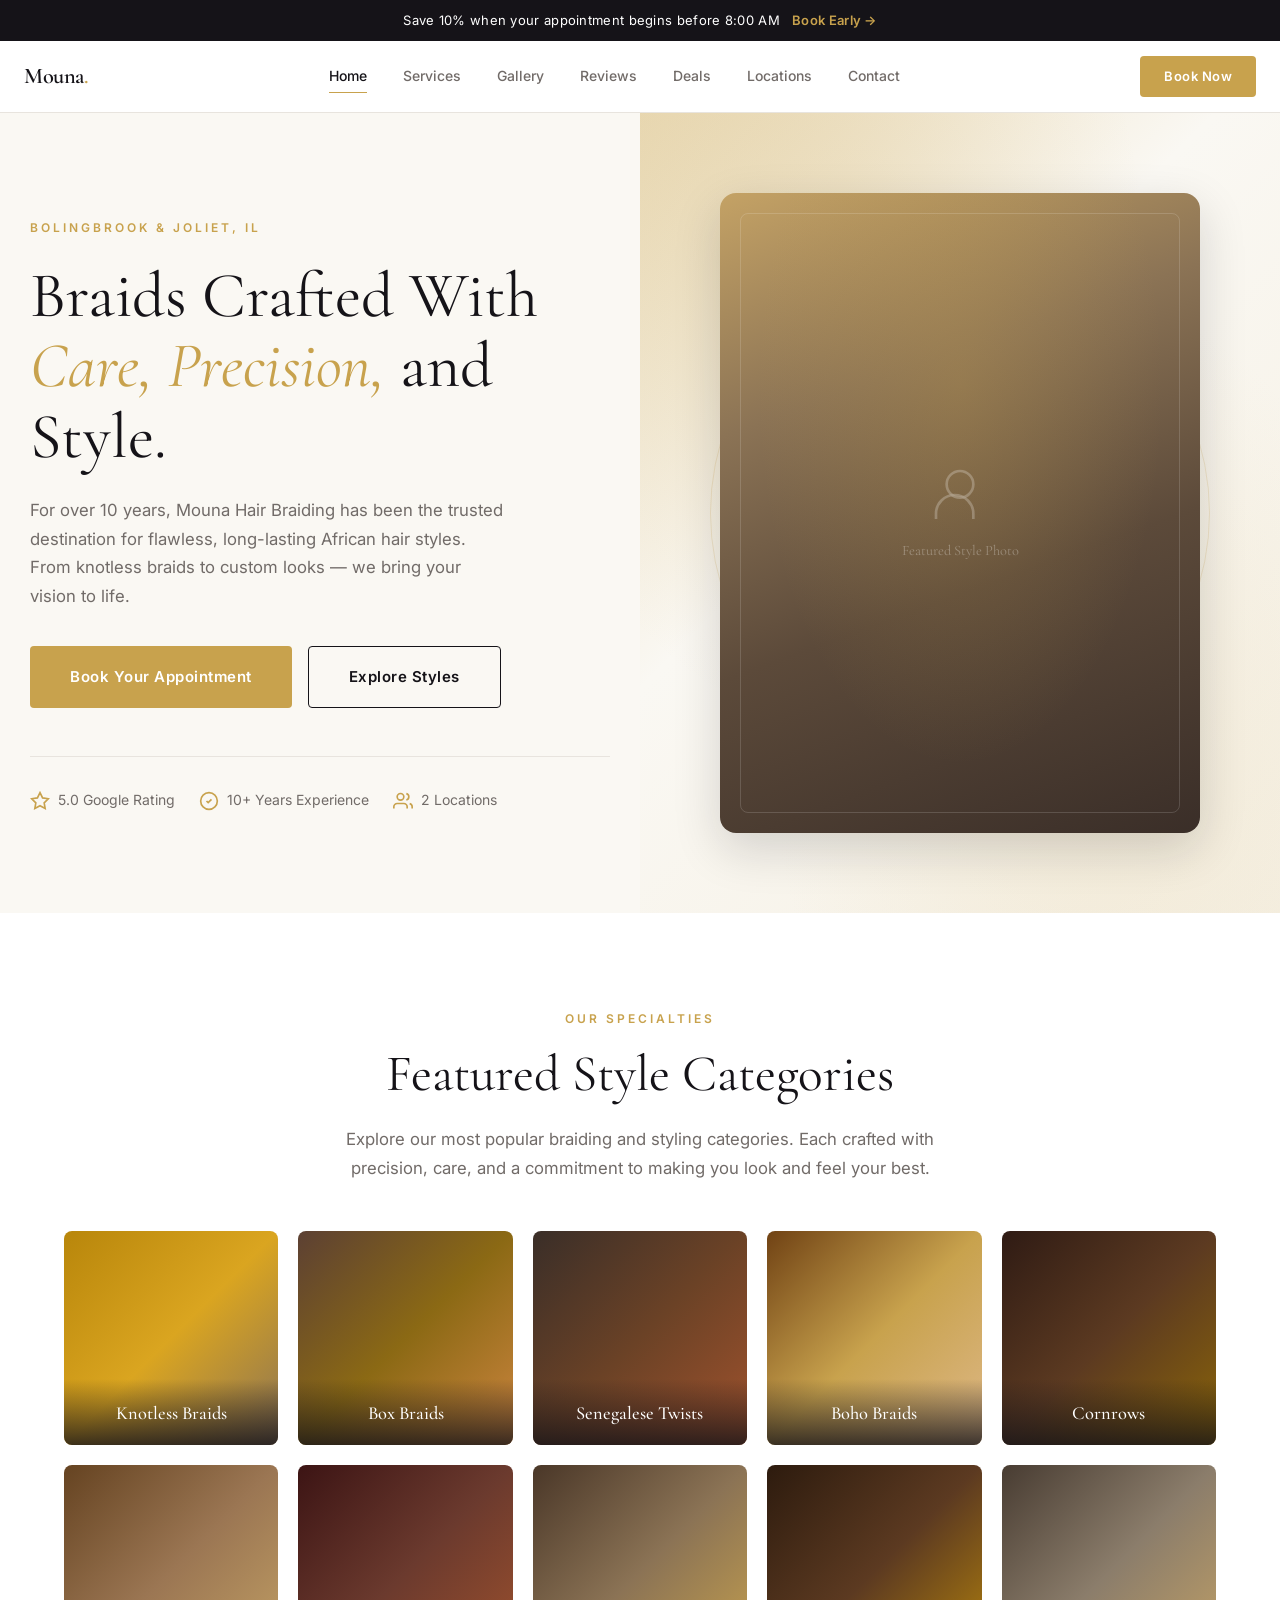
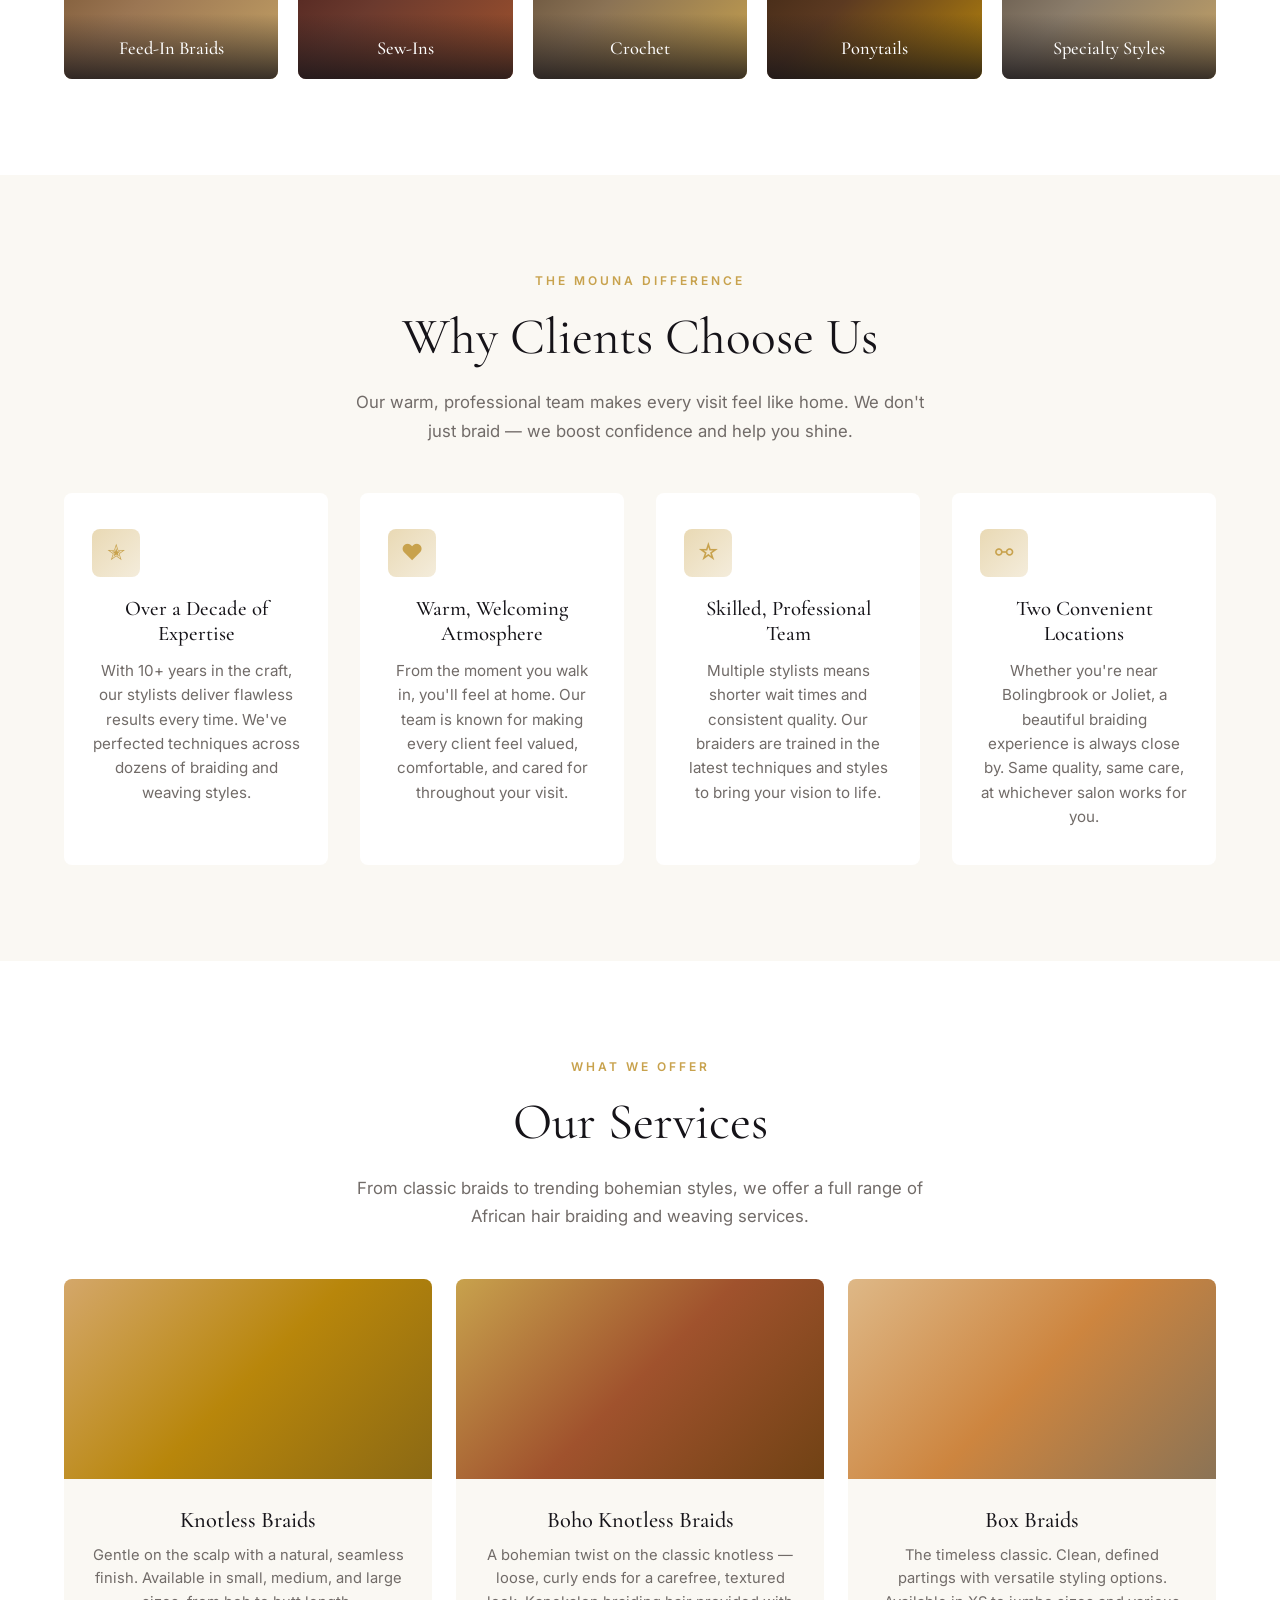
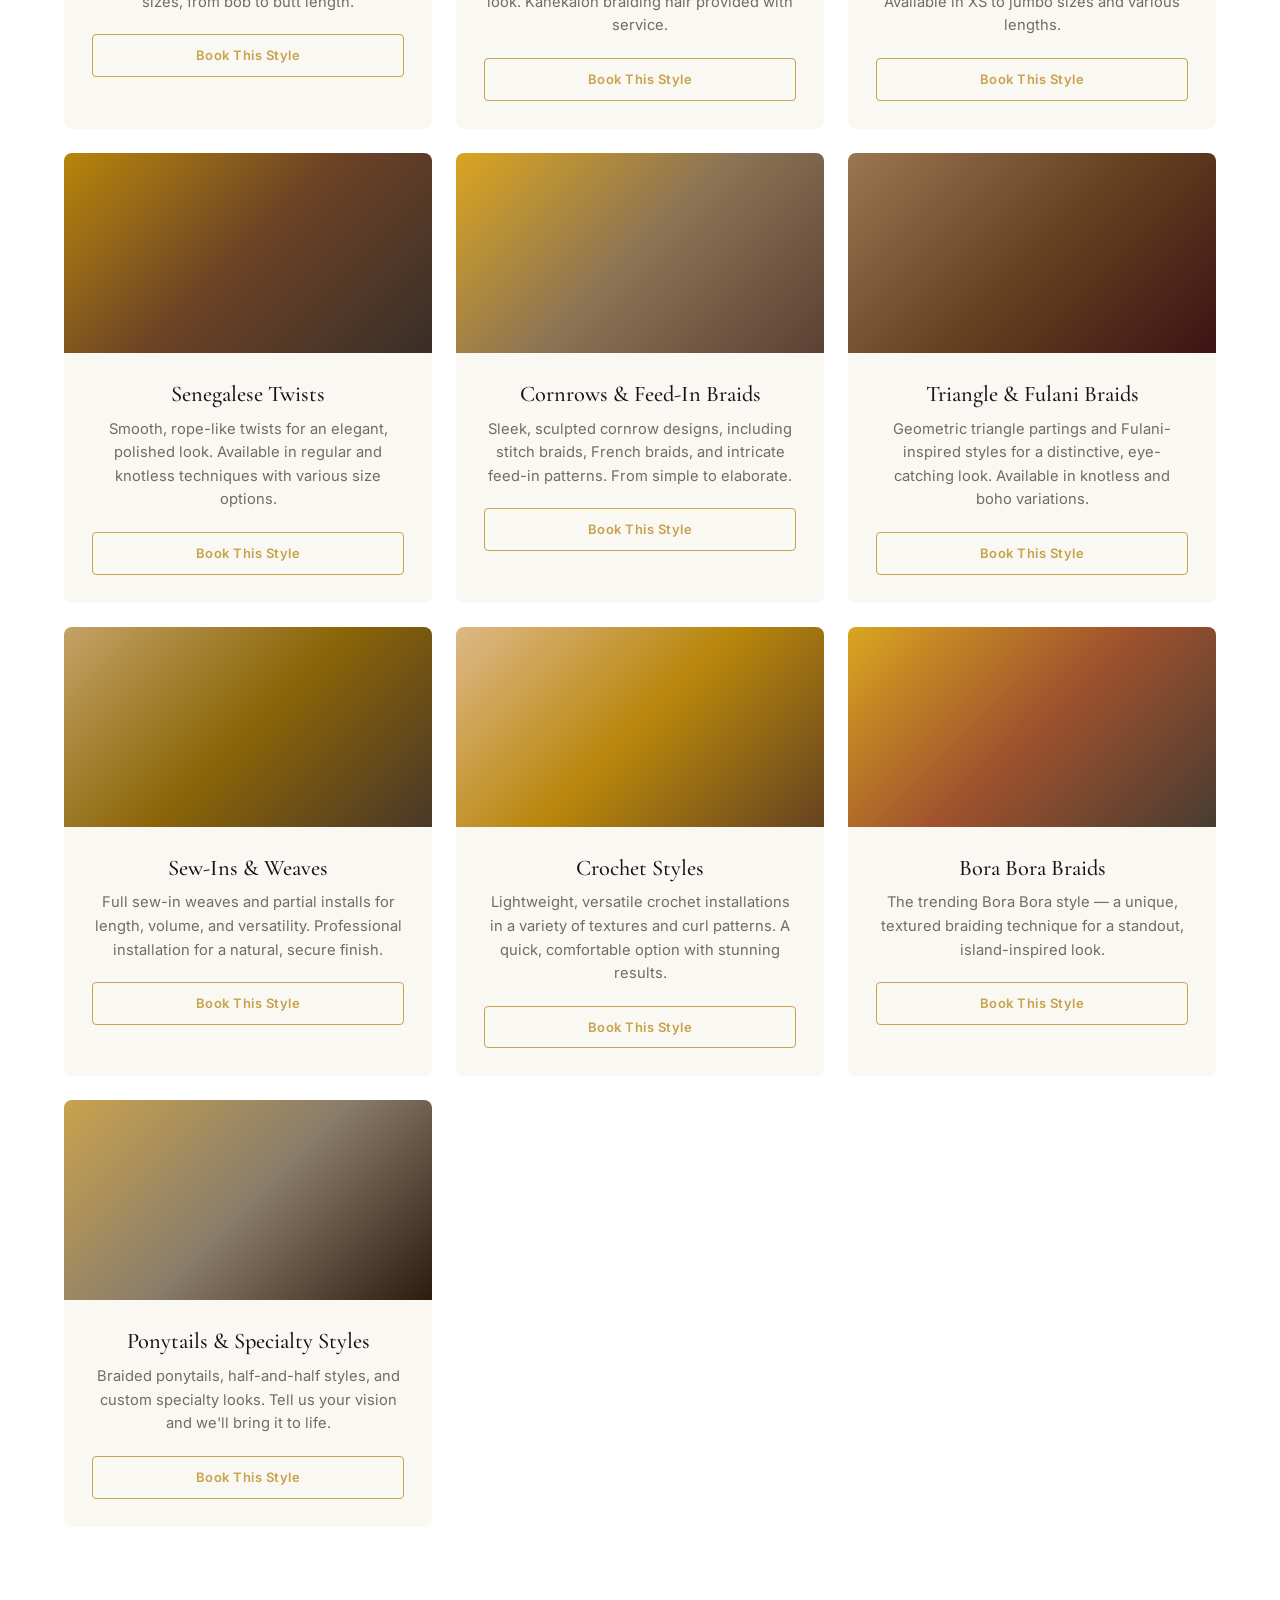
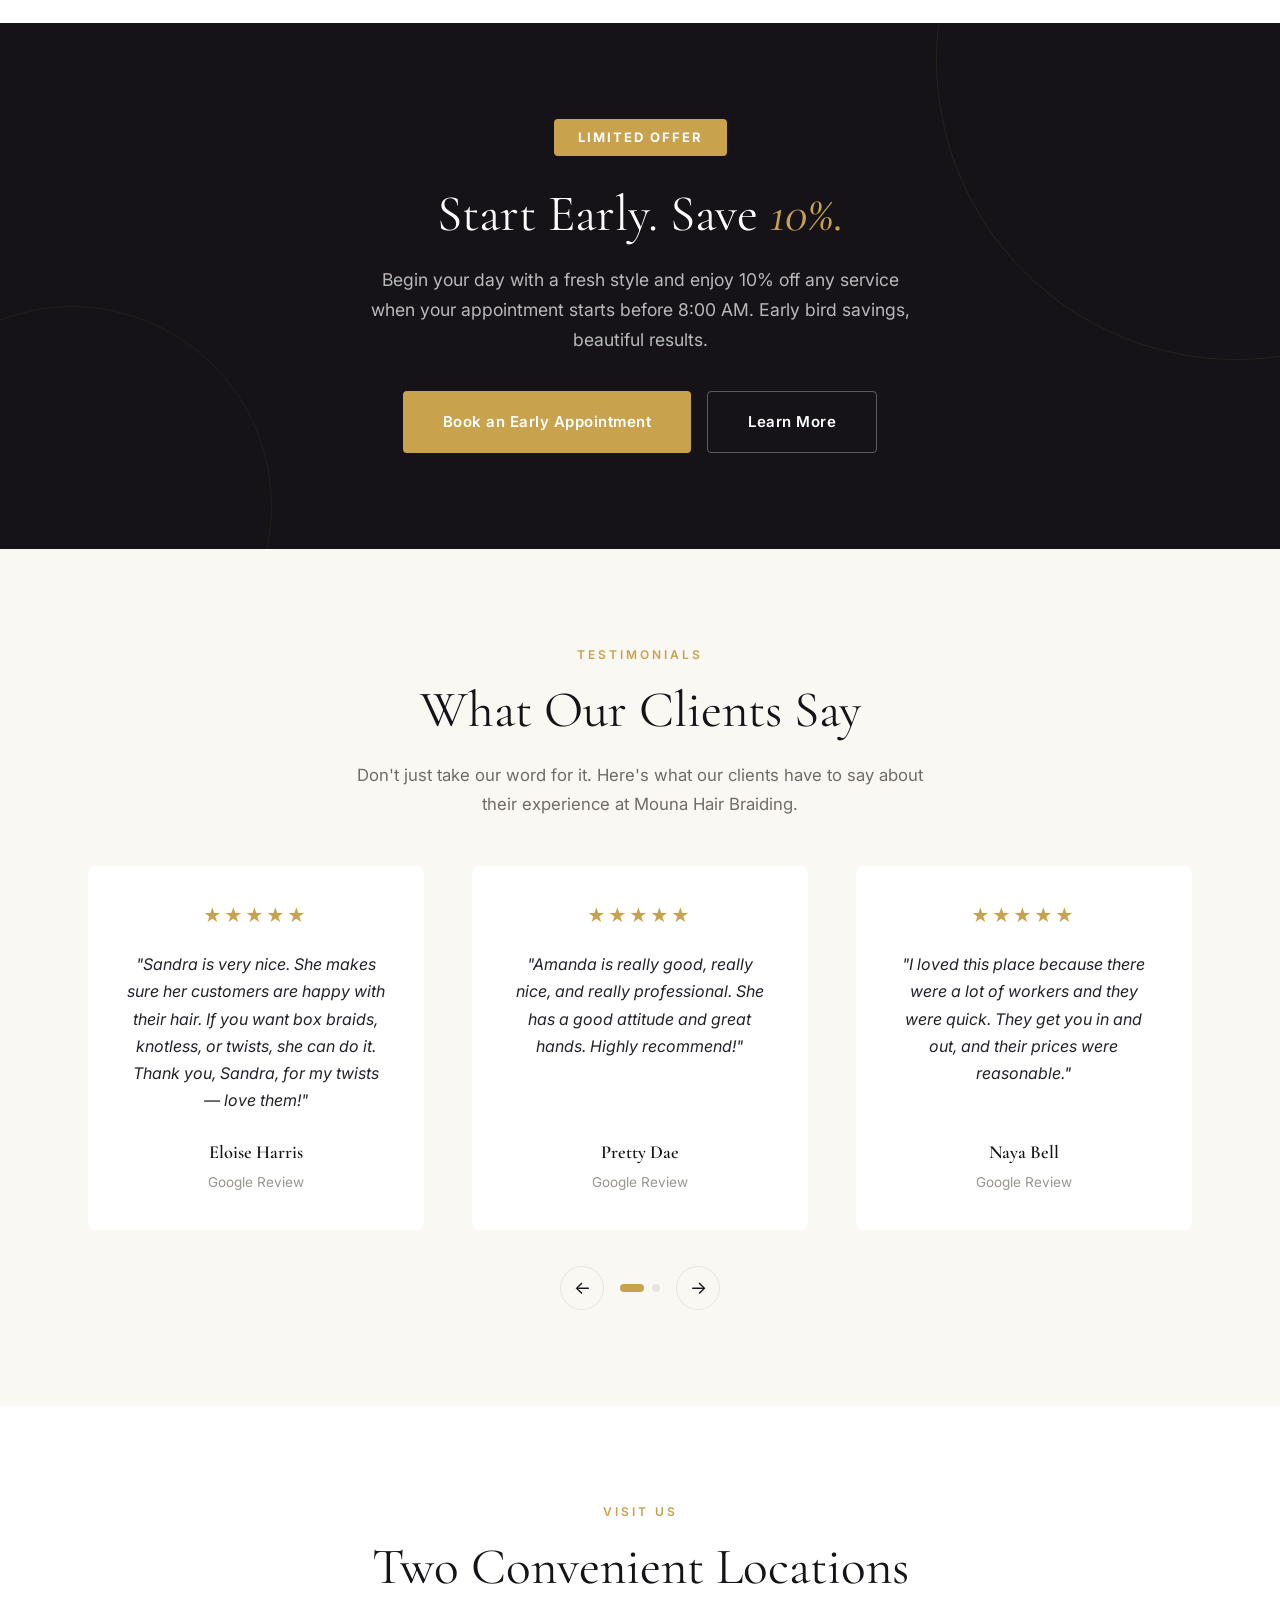
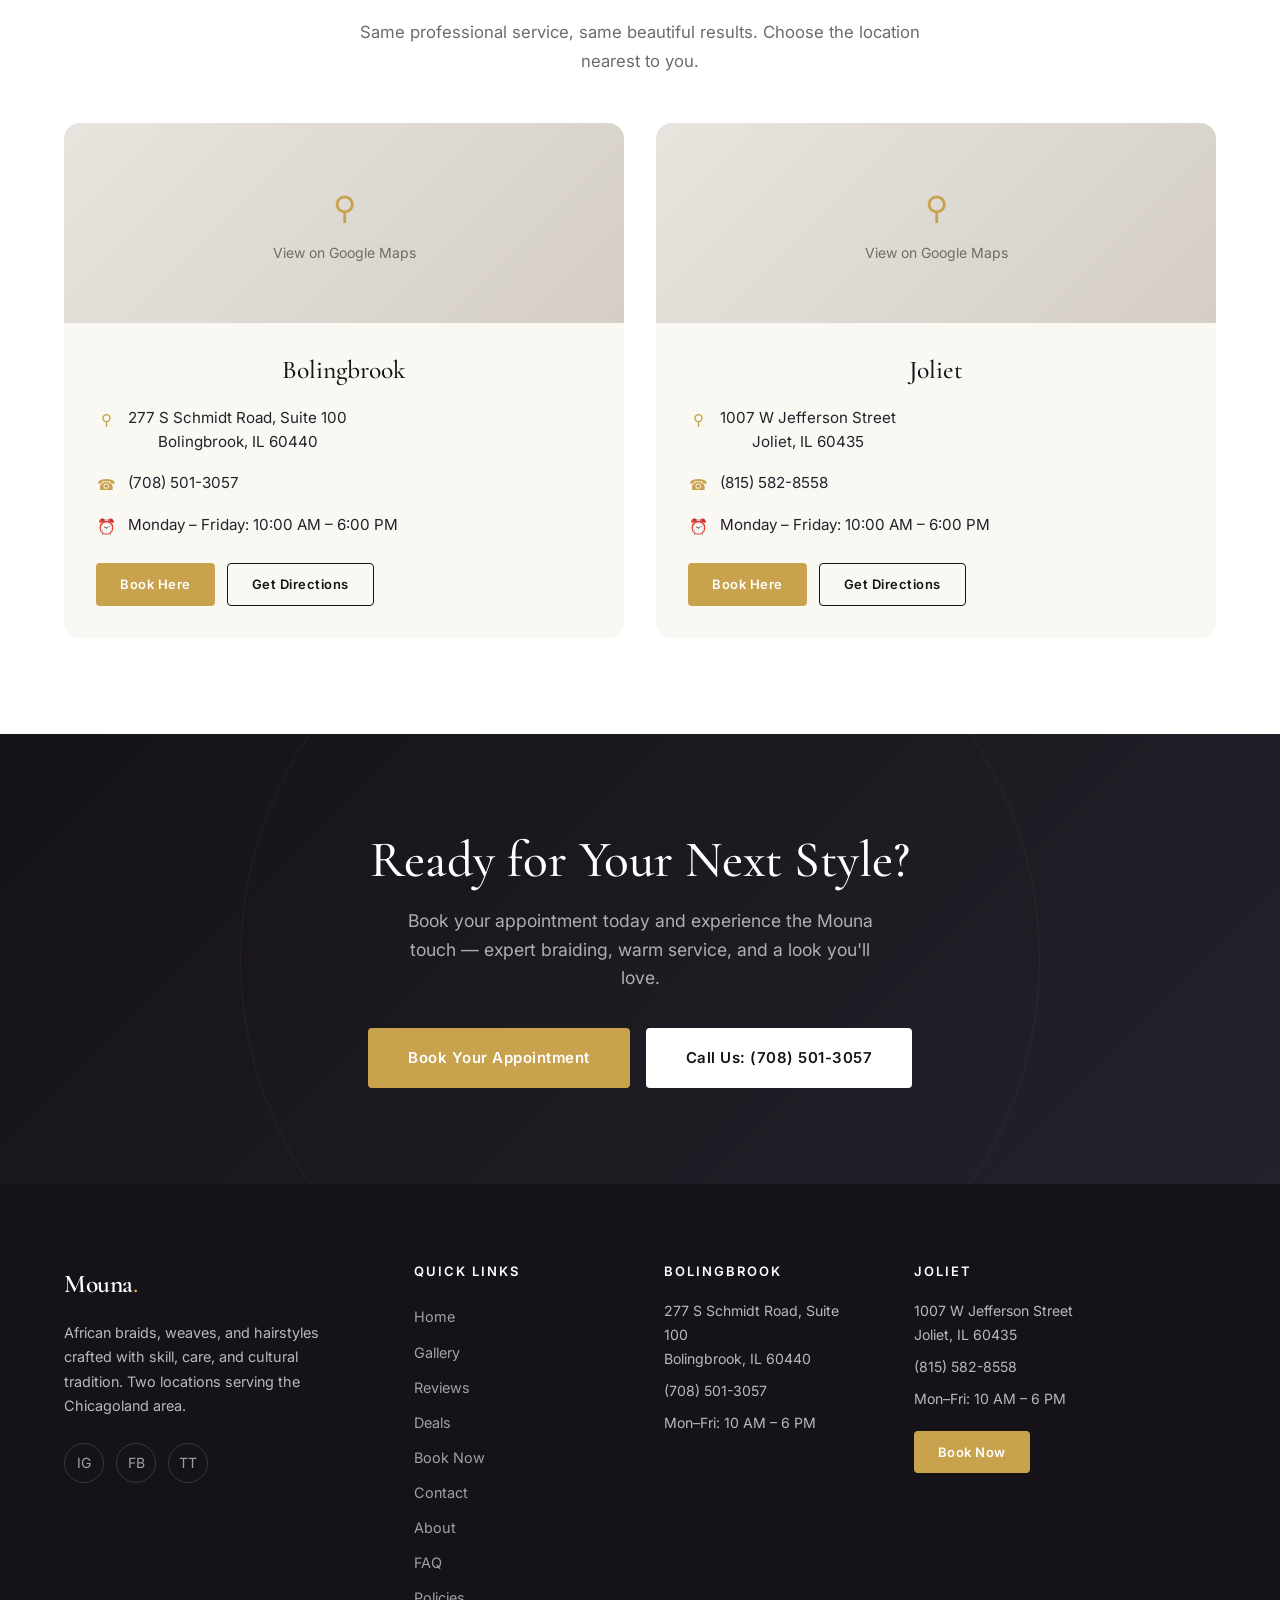
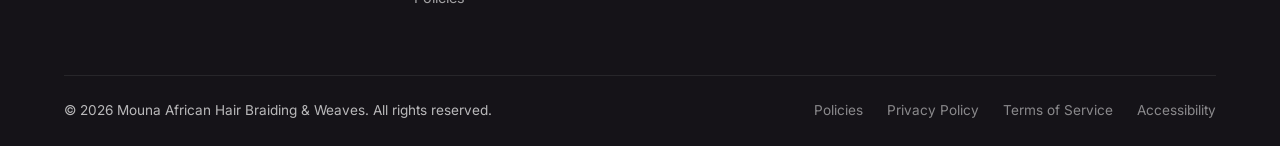
==== index.html @ 6ca0b2ce "Initial commit: Mouna African Hair Braiding multi-page website - Split single-page HTML into 11 sepa" ====
<!DOCTYPE html>
<html lang="en">
<head>
<meta charset="UTF-8">
<meta name="viewport" content="width=device-width, initial-scale=1.0">
<title>Mouna African Hair Braiding & Weaves | Premium Braiding in Bolingbrook & Joliet, IL</title>
<meta name="description" content="Expert African hair braiding in Bolingbrook & Joliet, IL. Knotless braids, box braids, cornrows, Senegalese twists, boho styles & more. Over 10 years of experience. Book your appointment today.">
<meta name="keywords" content="African hair braiding, knotless braids, box braids, cornrows, Senegalese twist, Bolingbrook IL, Joliet IL, boho braids, hair weaves">
<meta property="og:title" content="Mouna African Hair Braiding & Weaves | Premium Braiding in Bolingbrook & Joliet">
<meta property="og:description" content="Expert African hair braiding with over 10 years of experience. Knotless braids, box braids, cornrows, twists & more. Two locations serving Bolingbrook & Joliet, IL.">
<meta property="og:type" content="website">
<meta property="og:url" content="https://mounaafricanhairbraidingweaves.com/">
<meta property="og:site_name" content="Mouna African Hair Braiding & Weaves">
<meta property="og:locale" content="en_US">
<link rel="canonical" href="https://mounaafricanhairbraidingweaves.com/">
<link rel="preconnect" href="https://fonts.googleapis.com">
<link rel="preconnect" href="https://fonts.gstatic.com" crossorigin>
<link href="https://fonts.googleapis.com/css2?family=Cormorant+Garamond:ital,wght@0,300;0,400;0,500;0,600;0,700;1,300;1,400;1,500&family=Inter:wght@300;400;500;600;700&display=swap" rel="stylesheet">
<link rel="stylesheet" href="css/styles.css">
<script type="application/ld+json">
{
  "@context": "https://schema.org",
  "@type": "HairSalon",
  "name": "Mouna African Hair Braiding & Weaves",
  "description": "Expert African hair braiding with over 10 years of experience.",
  "url": "https://mounaafricanhairbraidingweaves.com",
  "telephone": ["(708) 501-3057", "(815) 582-8558"],
  "email": "mounahairbraiding2024@gmail.com",
  "priceRange": "$$",
  "openingHoursSpecification": {
    "@type": "OpeningHoursSpecification",
    "dayOfWeek": ["Monday","Tuesday","Wednesday","Thursday","Friday"],
    "opens": "10:00",
    "closes": "18:00"
  },
  "location": [
    {
      "@type": "Place",
      "name": "Mouna African Hair Braiding — Bolingbrook",
      "address": {
        "@type": "PostalAddress",
        "streetAddress": "277 S Schmidt Road, Suite 100",
        "addressLocality": "Bolingbrook",
        "addressRegion": "IL",
        "postalCode": "60440",
        "addressCountry": "US"
      },
      "telephone": "(708) 501-3057"
    },
    {
      "@type": "Place",
      "name": "Mouna African Hair Braiding — Joliet",
      "address": {
        "@type": "PostalAddress",
        "streetAddress": "1007 W Jefferson Street",
        "addressLocality": "Joliet",
        "addressRegion": "IL",
        "postalCode": "60435",
        "addressCountry": "US"
      },
      "telephone": "(815) 582-8558"
    }
  ],
  "sameAs": [
    "https://www.instagram.com/mouna_hair_braiding_/",
    "https://www.facebook.com/p/Mouna-African-Hair-Braiding-100054514208424/",
    "https://www.tiktok.com/@mounaafricanhairbraiding"
  ],
  "aggregateRating": {
    "@type": "AggregateRating",
    "ratingValue": "5",
    "reviewCount": "4"
  }
}
</script>
</head>
<body>

<!-- ANNOUNCEMENT BAR -->
<div class="announcement-bar" role="banner">
  Save 10% when your appointment begins before 8:00 AM
  <a href="deals.html">Book Early &rarr;</a>
</div>

<!-- HEADER -->
<header class="header" role="banner">
  <div class="header-inner">
    <a href="index.html" class="logo" aria-label="Mouna African Hair Braiding — Home">Mouna<span>.</span></a>
    <nav class="nav-desktop" role="navigation" aria-label="Main navigation">
      <a href="index.html" class="active">Home</a>
      <a href="services.html">Services</a>
      <a href="gallery.html">Gallery</a>
      <a href="reviews.html">Reviews</a>
      <a href="deals.html">Deals</a>
      <a href="locations.html">Locations</a>
      <a href="contact.html">Contact</a>
    </nav>
    <div class="header-actions">
      <a href="https://mounahairbraidingweaves.as.me/" target="_blank" rel="noopener" class="btn btn-primary btn-sm header-book">Book Now</a>
      <button class="mobile-toggle" aria-label="Toggle menu" aria-expanded="false">
        <span></span><span></span><span></span>
      </button>
    </div>
  </div>
</header>
<div class="mobile-overlay" aria-hidden="true"></div>
<nav class="mobile-nav" role="navigation" aria-label="Mobile navigation">
  <a href="index.html">Home</a>
  <a href="services.html">Services</a>
  <a href="gallery.html">Gallery</a>
  <a href="reviews.html">Reviews</a>
  <a href="deals.html">Deals</a>
  <a href="booking.html">Book Now</a>
  <a href="locations.html">Locations</a>
  <a href="contact.html">Contact</a>
  <a href="about.html">About</a>
  <a href="faq.html">FAQ</a>
  <a href="https://mounahairbraidingweaves.as.me/" target="_blank" rel="noopener" class="btn btn-primary btn-lg">Book Appointment</a>
</nav>

<main>

  <!-- HERO -->
  <section class="hero" id="hero">
    <div class="hero-bg" aria-hidden="true"><div class="hero-bg-pattern"></div></div>
    <div class="hero-content">
      <div class="hero-text">
        <span class="hero-label">Bolingbrook &amp; Joliet, IL</span>
        <h1>Braids Crafted With <em>Care, Precision,</em> and Style.</h1>
        <p class="hero-desc">For over 10 years, Mouna Hair Braiding has been the trusted destination for flawless, long-lasting African hair styles. From knotless braids to custom looks — we bring your vision to life.</p>
        <div class="hero-ctas">
          <a href="https://mounahairbraidingweaves.as.me/" target="_blank" rel="noopener" class="btn btn-primary btn-lg">Book Your Appointment</a>
          <a href="#services-section" class="btn btn-secondary btn-lg">Explore Styles</a>
        </div>
        <div class="hero-trust">
          <div class="trust-item">
            <svg class="trust-icon" viewBox="0 0 24 24" fill="none" stroke="currentColor" stroke-width="2"><path d="M12 2l3.09 6.26L22 9.27l-5 4.87 1.18 6.88L12 17.77l-6.18 3.25L7 14.14 2 9.27l6.91-1.01L12 2z"/></svg>
            <span>5.0 Google Rating</span>
          </div>
          <div class="trust-item">
            <svg class="trust-icon" viewBox="0 0 24 24" fill="none" stroke="currentColor" stroke-width="2"><circle cx="12" cy="12" r="10"/><path d="M9 12l2 2 4-4"/></svg>
            <span>10+ Years Experience</span>
          </div>
          <div class="trust-item">
            <svg class="trust-icon" viewBox="0 0 24 24" fill="none" stroke="currentColor" stroke-width="2"><path d="M17 21v-2a4 4 0 00-4-4H5a4 4 0 00-4 4v2"/><circle cx="9" cy="7" r="4"/><path d="M23 21v-2a4 4 0 00-3-3.87"/><path d="M16 3.13a4 4 0 010 7.75"/></svg>
            <span>2 Locations</span>
          </div>
        </div>
      </div>
      <div class="hero-visual">
        <div class="hero-image-frame">
          <div class="placeholder-img">
            <svg width="64" height="64" viewBox="0 0 24 24" fill="none" stroke="currentColor" stroke-width="1" opacity="0.4"><circle cx="12" cy="8" r="5"/><path d="M3 21v-2a7 7 0 0114 0v2"/></svg>
            <span style="margin-top:12px;font-size:0.9rem;opacity:0.5;">Featured Style Photo</span>
          </div>
        </div>
      </div>
    </div>
  </section>

  <!-- FEATURED STYLES -->
  <section class="featured-styles section-padding" id="styles-section">
    <div class="container text-center">
      <span class="section-label reveal">Our Specialties</span>
      <h2 class="section-title reveal">Featured Style Categories</h2>
      <p class="section-subtitle centered reveal">Explore our most popular braiding and styling categories. Each crafted with precision, care, and a commitment to making you look and feel your best.</p>
      <div class="styles-grid">
        <a href="gallery.html" class="style-card sc-1 reveal"><div class="style-card-bg"></div><div class="style-card-overlay"><div class="style-card-title">Knotless Braids</div></div></a>
        <a href="gallery.html" class="style-card sc-2 reveal"><div class="style-card-bg"></div><div class="style-card-overlay"><div class="style-card-title">Box Braids</div></div></a>
        <a href="gallery.html" class="style-card sc-3 reveal"><div class="style-card-bg"></div><div class="style-card-overlay"><div class="style-card-title">Senegalese Twists</div></div></a>
        <a href="gallery.html" class="style-card sc-4 reveal"><div class="style-card-bg"></div><div class="style-card-overlay"><div class="style-card-title">Boho Braids</div></div></a>
        <a href="gallery.html" class="style-card sc-5 reveal"><div class="style-card-bg"></div><div class="style-card-overlay"><div class="style-card-title">Cornrows</div></div></a>
        <a href="gallery.html" class="style-card sc-6 reveal"><div class="style-card-bg"></div><div class="style-card-overlay"><div class="style-card-title">Feed-In Braids</div></div></a>
        <a href="gallery.html" class="style-card sc-7 reveal"><div class="style-card-bg"></div><div class="style-card-overlay"><div class="style-card-title">Sew-Ins</div></div></a>
        <a href="gallery.html" class="style-card sc-8 reveal"><div class="style-card-bg"></div><div class="style-card-overlay"><div class="style-card-title">Crochet</div></div></a>
        <a href="gallery.html" class="style-card sc-9 reveal"><div class="style-card-bg"></div><div class="style-card-overlay"><div class="style-card-title">Ponytails</div></div></a>
        <a href="gallery.html" class="style-card sc-10 reveal"><div class="style-card-bg"></div><div class="style-card-overlay"><div class="style-card-title">Specialty Styles</div></div></a>
      </div>
    </div>
  </section>

  <!-- WHY CHOOSE US -->
  <section class="why-us section-padding" id="why-section">
    <div class="container text-center">
      <span class="section-label reveal">The Mouna Difference</span>
      <h2 class="section-title reveal">Why Clients Choose Us</h2>
      <p class="section-subtitle centered reveal">Our warm, professional team makes every visit feel like home. We don't just braid — we boost confidence and help you shine.</p>
      <div class="why-grid">
        <div class="why-card reveal"><div class="why-icon">&#10029;</div><h3>Over a Decade of Expertise</h3><p>With 10+ years in the craft, our stylists deliver flawless results every time. We've perfected techniques across dozens of braiding and weaving styles.</p></div>
        <div class="why-card reveal reveal-delay-1"><div class="why-icon">&#9829;</div><h3>Warm, Welcoming Atmosphere</h3><p>From the moment you walk in, you'll feel at home. Our team is known for making every client feel valued, comfortable, and cared for throughout your visit.</p></div>
        <div class="why-card reveal reveal-delay-2"><div class="why-icon">&#9734;</div><h3>Skilled, Professional Team</h3><p>Multiple stylists means shorter wait times and consistent quality. Our braiders are trained in the latest techniques and styles to bring your vision to life.</p></div>
        <div class="why-card reveal reveal-delay-3"><div class="why-icon">&#9903;</div><h3>Two Convenient Locations</h3><p>Whether you're near Bolingbrook or Joliet, a beautiful braiding experience is always close by. Same quality, same care, at whichever salon works for you.</p></div>
      </div>
    </div>
  </section>

  <!-- SERVICES PREVIEW -->
  <section class="services section-padding" id="services-section">
    <div class="container text-center">
      <span class="section-label reveal">What We Offer</span>
      <h2 class="section-title reveal">Our Services</h2>
      <p class="section-subtitle centered reveal">From classic braids to trending bohemian styles, we offer a full range of African hair braiding and weaving services.</p>
      <div class="services-grid">
        <div class="service-card reveal"><div class="service-card-visual sv-1"></div><div class="service-card-body"><h3>Knotless Braids</h3><p>Gentle on the scalp with a natural, seamless finish. Available in small, medium, and large sizes, from bob to butt length.</p><a href="https://mounahairbraidingweaves.as.me/" target="_blank" rel="noopener" class="btn btn-outline-gold btn-sm">Book This Style</a></div></div>
        <div class="service-card reveal"><div class="service-card-visual sv-2"></div><div class="service-card-body"><h3>Boho Knotless Braids</h3><p>A bohemian twist on the classic knotless — loose, curly ends for a carefree, textured look. Kanekalon braiding hair provided with service.</p><a href="https://mounahairbraidingweaves.as.me/" target="_blank" rel="noopener" class="btn btn-outline-gold btn-sm">Book This Style</a></div></div>
        <div class="service-card reveal"><div class="service-card-visual sv-3"></div><div class="service-card-body"><h3>Box Braids</h3><p>The timeless classic. Clean, defined partings with versatile styling options. Available in XS to jumbo sizes and various lengths.</p><a href="https://mounahairbraidingweaves.as.me/" target="_blank" rel="noopener" class="btn btn-outline-gold btn-sm">Book This Style</a></div></div>
        <div class="service-card reveal"><div class="service-card-visual sv-4"></div><div class="service-card-body"><h3>Senegalese Twists</h3><p>Smooth, rope-like twists for an elegant, polished look. Available in regular and knotless techniques with various size options.</p><a href="https://mounahairbraidingweaves.as.me/" target="_blank" rel="noopener" class="btn btn-outline-gold btn-sm">Book This Style</a></div></div>
        <div class="service-card reveal"><div class="service-card-visual sv-5"></div><div class="service-card-body"><h3>Cornrows &amp; Feed-In Braids</h3><p>Sleek, sculpted cornrow designs, including stitch braids, French braids, and intricate feed-in patterns. From simple to elaborate.</p><a href="https://mounahairbraidingweaves.as.me/" target="_blank" rel="noopener" class="btn btn-outline-gold btn-sm">Book This Style</a></div></div>
        <div class="service-card reveal"><div class="service-card-visual sv-6"></div><div class="service-card-body"><h3>Triangle &amp; Fulani Braids</h3><p>Geometric triangle partings and Fulani-inspired styles for a distinctive, eye-catching look. Available in knotless and boho variations.</p><a href="https://mounahairbraidingweaves.as.me/" target="_blank" rel="noopener" class="btn btn-outline-gold btn-sm">Book This Style</a></div></div>
        <div class="service-card reveal"><div class="service-card-visual sv-7"></div><div class="service-card-body"><h3>Sew-Ins &amp; Weaves</h3><p>Full sew-in weaves and partial installs for length, volume, and versatility. Professional installation for a natural, secure finish.</p><a href="https://mounahairbraidingweaves.as.me/" target="_blank" rel="noopener" class="btn btn-outline-gold btn-sm">Book This Style</a></div></div>
        <div class="service-card reveal"><div class="service-card-visual sv-8"></div><div class="service-card-body"><h3>Crochet Styles</h3><p>Lightweight, versatile crochet installations in a variety of textures and curl patterns. A quick, comfortable option with stunning results.</p><a href="https://mounahairbraidingweaves.as.me/" target="_blank" rel="noopener" class="btn btn-outline-gold btn-sm">Book This Style</a></div></div>
        <div class="service-card reveal"><div class="service-card-visual sv-9"></div><div class="service-card-body"><h3>Bora Bora Braids</h3><p>The trending Bora Bora style — a unique, textured braiding technique for a standout, island-inspired look.</p><a href="https://mounahairbraidingweaves.as.me/" target="_blank" rel="noopener" class="btn btn-outline-gold btn-sm">Book This Style</a></div></div>
        <div class="service-card reveal"><div class="service-card-visual sv-10"></div><div class="service-card-body"><h3>Ponytails &amp; Specialty Styles</h3><p>Braided ponytails, half-and-half styles, and custom specialty looks. Tell us your vision and we'll bring it to life.</p><a href="https://mounahairbraidingweaves.as.me/" target="_blank" rel="noopener" class="btn btn-outline-gold btn-sm">Book This Style</a></div></div>
      </div>
    </div>
  </section>

  <!-- DEAL SECTION -->
  <section class="deal-section section-padding" id="deal-section">
    <div class="container">
      <div class="deal-inner reveal">
        <span class="deal-badge">Limited Offer</span>
        <h2>Start Early. Save <em>10%.</em></h2>
        <p>Begin your day with a fresh style and enjoy 10% off any service when your appointment starts before 8:00 AM. Early bird savings, beautiful results.</p>
        <div class="deal-ctas">
          <a href="https://mounahairbraidingweaves.as.me/" target="_blank" rel="noopener" class="btn btn-primary btn-lg">Book an Early Appointment</a>
          <a href="deals.html" class="btn btn-outline-gold btn-lg" style="border-color:rgba(255,255,255,0.3);color:var(--white);">Learn More</a>
        </div>
      </div>
    </div>
  </section>

  <!-- REVIEWS CAROUSEL -->
  <section class="reviews section-padding" id="reviews-section">
    <div class="container text-center">
      <span class="section-label reveal">Testimonials</span>
      <h2 class="section-title reveal">What Our Clients Say</h2>
      <p class="section-subtitle centered reveal">Don't just take our word for it. Here's what our clients have to say about their experience at Mouna Hair Braiding.</p>
      <div class="reviews-carousel reveal">
        <div class="reviews-track" id="reviewsTrack">
          <div class="review-card"><div class="review-card-inner"><div class="review-stars">&#9733;&#9733;&#9733;&#9733;&#9733;</div><p class="review-text">"Sandra is very nice. She makes sure her customers are happy with their hair. If you want box braids, knotless, or twists, she can do it. Thank you, Sandra, for my twists — love them!"</p><div class="review-author">Eloise Harris</div><div class="review-source">Google Review</div></div></div>
          <div class="review-card"><div class="review-card-inner"><div class="review-stars">&#9733;&#9733;&#9733;&#9733;&#9733;</div><p class="review-text">"Amanda is really good, really nice, and really professional. She has a good attitude and great hands. Highly recommend!"</p><div class="review-author">Pretty Dae</div><div class="review-source">Google Review</div></div></div>
          <div class="review-card"><div class="review-card-inner"><div class="review-stars">&#9733;&#9733;&#9733;&#9733;&#9733;</div><p class="review-text">"I loved this place because there were a lot of workers and they were quick. They get you in and out, and their prices were reasonable."</p><div class="review-author">Naya Bell</div><div class="review-source">Google Review</div></div></div>
          <div class="review-card"><div class="review-card-inner"><div class="review-stars">&#9733;&#9733;&#9733;&#9733;&#9733;</div><p class="review-text">"I came in from Minnesota and needed my hair done ASAP. I'm so happy they fit me in the same day for feed-in braids. I'll be back anytime I'm in town! Thank you, ladies!"</p><div class="review-author">Shayla Scott</div><div class="review-source">Google Review</div></div></div>
        </div>
        <div class="carousel-controls">
          <button class="carousel-btn" id="carouselPrev" aria-label="Previous review">&#8592;</button>
          <div class="carousel-dots" id="carouselDots"></div>
          <button class="carousel-btn" id="carouselNext" aria-label="Next review">&#8594;</button>
        </div>
      </div>
    </div>
  </section>

  <!-- TWO LOCATIONS -->
  <section class="locations section-padding" id="locations-section">
    <div class="container text-center">
      <span class="section-label reveal">Visit Us</span>
      <h2 class="section-title reveal">Two Convenient Locations</h2>
      <p class="section-subtitle centered reveal">Same professional service, same beautiful results. Choose the location nearest to you.</p>
      <div class="locations-grid">
        <div class="location-card reveal">
          <div class="location-map"><div style="text-align:center;"><div class="location-map-icon">&#9906;</div><div>View on Google Maps</div></div></div>
          <div class="location-body">
            <h3 class="location-name">Bolingbrook</h3>
            <div class="location-detail"><span class="location-detail-icon">&#9906;</span><span>277 S Schmidt Road, Suite 100<br>Bolingbrook, IL 60440</span></div>
            <div class="location-detail"><span class="location-detail-icon">&#9742;</span><a href="tel:+17085013057">(708) 501-3057</a></div>
            <div class="location-detail"><span class="location-detail-icon">&#9200;</span><span>Monday – Friday: 10:00 AM – 6:00 PM</span></div>
            <div class="location-actions">
              <a href="https://mounahairbraidingweaves.as.me/" target="_blank" rel="noopener" class="btn btn-primary btn-sm">Book Here</a>
              <a href="https://maps.google.com/?q=277+S+Schmidt+Rd+Bolingbrook+IL" target="_blank" rel="noopener" class="btn btn-secondary btn-sm">Get Directions</a>
            </div>
          </div>
        </div>
        <div class="location-card reveal reveal-delay-1">
          <div class="location-map"><div style="text-align:center;"><div class="location-map-icon">&#9906;</div><div>View on Google Maps</div></div></div>
          <div class="location-body">
            <h3 class="location-name">Joliet</h3>
            <div class="location-detail"><span class="location-detail-icon">&#9906;</span><span>1007 W Jefferson Street<br>Joliet, IL 60435</span></div>
            <div class="location-detail"><span class="location-detail-icon">&#9742;</span><a href="tel:+18155828558">(815) 582-8558</a></div>
            <div class="location-detail"><span class="location-detail-icon">&#9200;</span><span>Monday – Friday: 10:00 AM – 6:00 PM</span></div>
            <div class="location-actions">
              <a href="https://mounahairbraidingweaves.as.me/" target="_blank" rel="noopener" class="btn btn-primary btn-sm">Book Here</a>
              <a href="https://maps.google.com/?q=1007+W+Jefferson+St+Joliet+IL" target="_blank" rel="noopener" class="btn btn-secondary btn-sm">Get Directions</a>
            </div>
          </div>
        </div>
      </div>
    </div>
  </section>

  <!-- FINAL CTA -->
  <section class="final-cta section-padding">
    <div class="container">
      <h2 class="reveal">Ready for Your Next Style?</h2>
      <p class="reveal">Book your appointment today and experience the Mouna touch — expert braiding, warm service, and a look you'll love.</p>
      <div class="final-cta-actions reveal">
        <a href="https://mounahairbraidingweaves.as.me/" target="_blank" rel="noopener" class="btn btn-primary btn-lg">Book Your Appointment</a>
        <a href="tel:+17085013057" class="btn btn-white btn-lg">Call Us: (708) 501-3057</a>
      </div>
    </div>
  </section>

</main>

<!-- FOOTER -->
<footer class="footer" role="contentinfo">
  <div class="container">
    <div class="footer-grid">
      <div class="footer-brand">
        <a href="index.html" class="logo" style="color:var(--white);font-size:1.6rem;">Mouna<span>.</span></a>
        <p>African braids, weaves, and hairstyles crafted with skill, care, and cultural tradition. Two locations serving the Chicagoland area.</p>
        <div class="footer-social">
          <a href="https://www.instagram.com/mouna_hair_braiding_/" target="_blank" rel="noopener" aria-label="Instagram">IG</a>
          <a href="https://www.facebook.com/p/Mouna-African-Hair-Braiding-100054514208424/" target="_blank" rel="noopener" aria-label="Facebook">FB</a>
          <a href="https://www.tiktok.com/@mounaafricanhairbraiding" target="_blank" rel="noopener" aria-label="TikTok">TT</a>
        </div>
      </div>
      <div>
        <h4>Quick Links</h4>
        <div class="footer-links">
          <a href="index.html">Home</a>
          <a href="gallery.html">Gallery</a>
          <a href="reviews.html">Reviews</a>
          <a href="deals.html">Deals</a>
          <a href="booking.html">Book Now</a>
          <a href="contact.html">Contact</a>
          <a href="about.html">About</a>
          <a href="faq.html">FAQ</a>
          <a href="policies.html">Policies</a>
        </div>
      </div>
      <div>
        <h4>Bolingbrook</h4>
        <div class="footer-location-info">
          <p>277 S Schmidt Road, Suite 100<br>Bolingbrook, IL 60440</p>
          <p style="margin-top:8px;"><a href="tel:+17085013057">(708) 501-3057</a></p>
          <p style="margin-top:8px;">Mon–Fri: 10 AM – 6 PM</p>
        </div>
      </div>
      <div>
        <h4>Joliet</h4>
        <div class="footer-location-info">
          <p>1007 W Jefferson Street<br>Joliet, IL 60435</p>
          <p style="margin-top:8px;"><a href="tel:+18155828558">(815) 582-8558</a></p>
          <p style="margin-top:8px;">Mon–Fri: 10 AM – 6 PM</p>
          <a href="https://mounahairbraidingweaves.as.me/" target="_blank" rel="noopener" class="btn btn-primary btn-sm" style="margin-top:20px;">Book Now</a>
        </div>
      </div>
    </div>
    <div class="footer-bottom">
      <span>&copy; 2026 Mouna African Hair Braiding &amp; Weaves. All rights reserved.</span>
      <div class="footer-legal">
        <a href="policies.html">Policies</a>
        <a href="#">Privacy Policy</a>
        <a href="#">Terms of Service</a>
        <a href="#">Accessibility</a>
      </div>
    </div>
  </div>
</footer>

<div class="mobile-cta" aria-hidden="true">
  <a href="https://mounahairbraidingweaves.as.me/" target="_blank" rel="noopener" class="btn btn-primary">Book Your Appointment</a>
</div>

<script src="js/main.js"></script>
</body>
</html>
---- css/styles.css ----
/* ═══════════════════════════════════════════
   CSS CUSTOM PROPERTIES
   ═══════════════════════════════════════════ */
:root {
  --ivory: #FAF8F3;
  --white: #FFFFFF;
  --near-black: #151318;
  --charcoal: #24212B;
  --gold: #C8A24D;
  --gold-hover: #B8923D;
  --gold-light: #D4B266;
  --champagne: #E9D9B4;
  --warm-gray: #716B68;
  --warm-gray-light: #9B9590;
  --border-light: #E8E4DE;
  --bg-section-alt: #F5F2ED;
  --shadow-sm: 0 1px 3px rgba(21,19,24,0.06);
  --shadow-md: 0 4px 16px rgba(21,19,24,0.08);
  --shadow-lg: 0 8px 32px rgba(21,19,24,0.12);
  --shadow-xl: 0 16px 48px rgba(21,19,24,0.16);
  --radius-sm: 4px;
  --radius-md: 8px;
  --radius-lg: 16px;
  --radius-xl: 24px;
  --font-heading: 'Cormorant Garamond', Georgia, 'Times New Roman', serif;
  --font-body: 'Inter', -apple-system, BlinkMacSystemFont, 'Segoe UI', sans-serif;
  --ease-out: cubic-bezier(0.16, 1, 0.3, 1);
  --ease-in-out: cubic-bezier(0.65, 0, 0.35, 1);
  --transition-fast: 200ms var(--ease-out);
  --transition-med: 400ms var(--ease-out);
  --transition-slow: 600ms var(--ease-out);
  --header-height: 72px;
  --container-max: 1200px;
  --container-wide: 1400px;
}

/* ═══════════════════════════════════════════
   RESET & BASE
   ═══════════════════════════════════════════ */
*, *::before, *::after { box-sizing: border-box; margin: 0; padding: 0; }
html { scroll-behavior: smooth; scroll-padding-top: calc(var(--header-height) + 20px); -webkit-text-size-adjust: 100%; }
body {
  font-family: var(--font-body);
  font-size: 16px;
  line-height: 1.6;
  color: var(--near-black);
  background: var(--white);
  -webkit-font-smoothing: antialiased;
  -moz-osx-font-smoothing: grayscale;
  overflow-x: hidden;
}
img { max-width: 100%; height: auto; display: block; }
a { text-decoration: none; color: inherit; transition: color var(--transition-fast); }
button { cursor: pointer; border: none; background: none; font-family: inherit; }
ul, ol { list-style: none; }
h1, h2, h3, h4, h5, h6 { font-family: var(--font-heading); font-weight: 500; line-height: 1.2; }
p { max-width: 72ch; }
::selection { background: var(--champagne); color: var(--near-black); }
:focus-visible { outline: 2px solid var(--gold); outline-offset: 3px; }

/* ═══════════════════════════════════════════
   UTILITIES
   ═══════════════════════════════════════════ */
.container { max-width: var(--container-max); margin: 0 auto; padding: 0 24px; }
.container-wide { max-width: var(--container-wide); margin: 0 auto; padding: 0 24px; }
.section-padding { padding: 96px 0; }
.section-padding-sm { padding: 64px 0; }
.text-center { text-align: center; }
.text-gold { color: var(--gold); }
.sr-only { position: absolute; width: 1px; height: 1px; padding: 0; margin: -1px; overflow: hidden; clip: rect(0,0,0,0); white-space: nowrap; border: 0; }

.section-label {
  font-family: var(--font-body);
  font-size: 12px;
  font-weight: 600;
  letter-spacing: 3px;
  text-transform: uppercase;
  color: var(--gold);
  display: block;
  margin-bottom: 16px;
}
.section-title {
  font-size: clamp(2rem, 4vw, 3.2rem);
  color: var(--near-black);
  margin-bottom: 20px;
  font-weight: 400;
}
.section-subtitle {
  font-size: 1.05rem;
  color: var(--warm-gray);
  max-width: 600px;
  line-height: 1.7;
}
.section-subtitle.centered { margin: 0 auto; }

/* ═══════════════════════════════════════════
   BUTTONS
   ═══════════════════════════════════════════ */
.btn {
  display: inline-flex;
  align-items: center;
  justify-content: center;
  gap: 8px;
  font-family: var(--font-body);
  font-size: 14px;
  font-weight: 600;
  letter-spacing: 0.5px;
  padding: 14px 32px;
  border-radius: var(--radius-sm);
  transition: all var(--transition-fast);
  white-space: nowrap;
}
.btn-primary {
  background: var(--gold);
  color: var(--white);
}
.btn-primary:hover { background: var(--gold-hover); transform: translateY(-1px); box-shadow: var(--shadow-md); }
.btn-secondary {
  background: transparent;
  color: var(--near-black);
  border: 1.5px solid var(--near-black);
}
.btn-secondary:hover { background: var(--near-black); color: var(--white); }
.btn-outline-gold {
  background: transparent;
  color: var(--gold);
  border: 1.5px solid var(--gold);
}
.btn-outline-gold:hover { background: var(--gold); color: var(--white); }
.btn-white {
  background: var(--white);
  color: var(--near-black);
}
.btn-white:hover { background: var(--ivory); transform: translateY(-1px); box-shadow: var(--shadow-md); }
.btn-sm { padding: 10px 24px; font-size: 13px; }
.btn-lg { padding: 18px 40px; font-size: 15px; }
.btn-icon { font-size: 16px; }

/* ═══════════════════════════════════════════
   ANNOUNCEMENT BAR
   ═══════════════════════════════════════════ */
.announcement-bar {
  background: var(--near-black);
  color: var(--white);
  padding: 10px 24px;
  text-align: center;
  font-size: 13px;
  letter-spacing: 0.3px;
}
.announcement-bar a {
  color: var(--gold);
  font-weight: 600;
  border-bottom: 1px solid transparent;
  margin-left: 8px;
}
.announcement-bar a:hover { border-bottom-color: var(--gold); }

/* ═══════════════════════════════════════════
   HEADER
   ═══════════════════════════════════════════ */
.header {
  position: sticky;
  top: 0;
  z-index: 1000;
  background: rgba(255,255,255,0.97);
  backdrop-filter: blur(12px);
  -webkit-backdrop-filter: blur(12px);
  border-bottom: 1px solid var(--border-light);
  height: var(--header-height);
  transition: box-shadow var(--transition-fast);
}
.header.scrolled { box-shadow: var(--shadow-sm); }
.header-inner {
  max-width: var(--container-wide);
  margin: 0 auto;
  padding: 0 24px;
  display: flex;
  align-items: center;
  justify-content: space-between;
  height: 100%;
}
.logo {
  font-family: var(--font-heading);
  font-size: 1.4rem;
  font-weight: 600;
  color: var(--near-black);
  letter-spacing: -0.5px;
}
.logo span { color: var(--gold); }
.nav-desktop { display: flex; align-items: center; gap: 36px; }
.nav-desktop a {
  font-size: 14px;
  font-weight: 500;
  color: var(--warm-gray);
  position: relative;
  padding: 4px 0;
}
.nav-desktop a::after {
  content: '';
  position: absolute;
  bottom: -2px;
  left: 0;
  width: 0;
  height: 1.5px;
  background: var(--gold);
  transition: width var(--transition-fast);
}
.nav-desktop a:hover,
.nav-desktop a.active { color: var(--near-black); }
.nav-desktop a:hover::after,
.nav-desktop a.active::after { width: 100%; }
.header-actions { display: flex; align-items: center; gap: 16px; }
.header-book { display: inline-flex; }
.mobile-toggle {
  display: none;
  flex-direction: column;
  gap: 5px;
  padding: 8px;
  z-index: 1002;
}
.mobile-toggle span {
  display: block;
  width: 22px;
  height: 2px;
  background: var(--near-black);
  transition: all var(--transition-fast);
  border-radius: 2px;
}
.mobile-toggle.active span:nth-child(1) { transform: rotate(45deg) translate(5px, 5px); }
.mobile-toggle.active span:nth-child(2) { opacity: 0; }
.mobile-toggle.active span:nth-child(3) { transform: rotate(-45deg) translate(5px, -5px); }

/* Mobile Nav */
.mobile-nav {
  display: none;
  position: fixed;
  top: 0;
  right: -100%;
  width: 100%;
  max-width: 400px;
  height: 100vh;
  background: var(--white);
  z-index: 1001;
  padding: 100px 32px 40px;
  transition: right var(--transition-med);
  overflow-y: auto;
}
.mobile-nav.open { right: 0; }
.mobile-nav a {
  display: block;
  font-family: var(--font-heading);
  font-size: 1.8rem;
  padding: 12px 0;
  color: var(--near-black);
  border-bottom: 1px solid var(--border-light);
}
.mobile-nav a:hover { color: var(--gold); }
.mobile-nav .btn { margin-top: 32px; width: 100%; }
.mobile-overlay {
  display: none;
  position: fixed;
  top: 0; left: 0; right: 0; bottom: 0;
  background: rgba(21,19,24,0.5);
  z-index: 1000;
  opacity: 0;
  transition: opacity var(--transition-fast);
}
.mobile-overlay.show { opacity: 1; }

/* ═══════════════════════════════════════════
   HERO
   ═══════════════════════════════════════════ */
.hero {
  position: relative;
  min-height: calc(100vh - var(--header-height) - 40px);
  display: flex;
  align-items: center;
  overflow: hidden;
  background: var(--ivory);
}
.hero-bg {
  position: absolute;
  top: 0; right: 0;
  width: 50%;
  height: 100%;
  overflow: hidden;
}
.hero-bg-pattern {
  width: 100%;
  height: 100%;
  background:
    radial-gradient(ellipse at 30% 20%, rgba(200,162,77,0.15) 0%, transparent 50%),
    radial-gradient(ellipse at 70% 80%, rgba(233,217,180,0.3) 0%, transparent 50%),
    linear-gradient(135deg, var(--champagne) 0%, var(--ivory) 40%, rgba(200,162,77,0.1) 100%);
}
.hero-bg-pattern::before {
  content: '';
  position: absolute;
  top: 50%;
  left: 50%;
  transform: translate(-50%, -50%);
  width: 500px;
  height: 500px;
  border-radius: 50%;
  border: 1px solid rgba(200,162,77,0.2);
}
.hero-bg-pattern::after {
  content: '';
  position: absolute;
  top: 50%;
  left: 50%;
  transform: translate(-50%, -50%);
  width: 350px;
  height: 350px;
  border-radius: 50%;
  border: 1px solid rgba(200,162,77,0.15);
}
.hero-content {
  position: relative;
  z-index: 2;
  max-width: var(--container-wide);
  margin: 0 auto;
  padding: 80px 24px;
  display: grid;
  grid-template-columns: 1fr 1fr;
  align-items: center;
  gap: 60px;
}
.hero-text { max-width: 580px; }
.hero-label {
  font-family: var(--font-body);
  font-size: 12px;
  font-weight: 600;
  letter-spacing: 3px;
  text-transform: uppercase;
  color: var(--gold);
  margin-bottom: 24px;
  display: inline-block;
}
.hero h1 {
  font-size: clamp(2.5rem, 5vw, 4rem);
  font-weight: 400;
  line-height: 1.1;
  color: var(--near-black);
  margin-bottom: 24px;
}
.hero h1 em {
  font-style: italic;
  color: var(--gold);
}
.hero-desc {
  font-size: 1.05rem;
  color: var(--warm-gray);
  line-height: 1.7;
  margin-bottom: 36px;
  max-width: 480px;
}
.hero-ctas { display: flex; gap: 16px; flex-wrap: wrap; margin-bottom: 48px; }
.hero-trust {
  display: flex;
  align-items: center;
  gap: 24px;
  padding-top: 32px;
  border-top: 1px solid var(--border-light);
}
.trust-item {
  display: flex;
  align-items: center;
  gap: 8px;
  font-size: 14px;
  color: var(--warm-gray);
}
.trust-icon {
  width: 20px;
  height: 20px;
  color: var(--gold);
}

/* Hero image placeholder */
.hero-visual {
  display: flex;
  justify-content: center;
  align-items: center;
}
.hero-image-frame {
  position: relative;
  width: 100%;
  max-width: 480px;
  aspect-ratio: 3/4;
  border-radius: var(--radius-lg);
  overflow: hidden;
  box-shadow: var(--shadow-xl);
}
.hero-image-frame .placeholder-img {
  width: 100%;
  height: 100%;
  background:
    radial-gradient(ellipse at 50% 30%, rgba(200,162,77,0.25) 0%, transparent 60%),
    linear-gradient(160deg, #C4A265 0%, #8B7355 30%, #5C4A3A 60%, #3A2E28 100%);
  display: flex;
  flex-direction: column;
  align-items: center;
  justify-content: center;
  color: rgba(255,255,255,0.6);
  font-family: var(--font-heading);
  font-size: 1.2rem;
  text-align: center;
  padding: 40px;
}
.hero-image-frame::before {
  content: '';
  position: absolute;
  top: 20px; left: 20px;
  right: 20px; bottom: 20px;
  border: 1px solid rgba(255,255,255,0.15);
  border-radius: var(--radius-md);
  z-index: 1;
  pointer-events: none;
}

/* ═══════════════════════════════════════════
   FEATURED STYLES
   ═══════════════════════════════════════════ */
.featured-styles { background: var(--white); }
.styles-grid {
  display: grid;
  grid-template-columns: repeat(auto-fill, minmax(180px, 1fr));
  gap: 20px;
  margin-top: 48px;
}
.style-card {
  position: relative;
  aspect-ratio: 1;
  border-radius: var(--radius-md);
  overflow: hidden;
  cursor: pointer;
  transition: transform var(--transition-fast), box-shadow var(--transition-fast);
}
.style-card:hover { transform: translateY(-4px); box-shadow: var(--shadow-lg); }
.style-card-bg {
  width: 100%;
  height: 100%;
  transition: transform var(--transition-med);
}
.style-card:hover .style-card-bg { transform: scale(1.05); }
.style-card-overlay {
  position: absolute;
  bottom: 0;
  left: 0; right: 0;
  padding: 20px 16px 16px;
  background: linear-gradient(transparent, rgba(21,19,24,0.8));
  color: var(--white);
}
.style-card-title {
  font-family: var(--font-heading);
  font-size: 1.15rem;
  font-weight: 500;
}

/* Style card backgrounds */
.sc-1 .style-card-bg { background: linear-gradient(135deg, #B8860B 0%, #DAA520 50%, #8B7355 100%); }
.sc-2 .style-card-bg { background: linear-gradient(135deg, #5C4033 0%, #8B6914 50%, #CD853F 100%); }
.sc-3 .style-card-bg { background: linear-gradient(135deg, #3A2E28 0%, #6B4226 50%, #A0522D 100%); }
.sc-4 .style-card-bg { background: linear-gradient(135deg, #704214 0%, #C8A24D 50%, #DEB887 100%); }
.sc-5 .style-card-bg { background: linear-gradient(135deg, #2F1B14 0%, #5C3A21 50%, #8B6508 100%); }
.sc-6 .style-card-bg { background: linear-gradient(135deg, #654321 0%, #9B7653 50%, #C4A265 100%); }
.sc-7 .style-card-bg { background: linear-gradient(135deg, #3C1414 0%, #6B3A2E 50%, #A0522D 100%); }
.sc-8 .style-card-bg { background: linear-gradient(135deg, #4A3728 0%, #8B7355 50%, #C8A24D 100%); }
.sc-9 .style-card-bg { background: linear-gradient(135deg, #2D1B0E 0%, #5C3A21 50%, #B8860B 100%); }
.sc-10 .style-card-bg { background: linear-gradient(135deg, #483C32 0%, #8B7D6B 50%, #C4A265 100%); }

/* ═══════════════════════════════════════════
   WHY CHOOSE US
   ═══════════════════════════════════════════ */
.why-us { background: var(--ivory); }
.why-grid {
  display: grid;
  grid-template-columns: repeat(auto-fit, minmax(260px, 1fr));
  gap: 32px;
  margin-top: 48px;
}
.why-card {
  background: var(--white);
  border-radius: var(--radius-md);
  padding: 36px 28px;
  transition: box-shadow var(--transition-fast), transform var(--transition-fast);
}
.why-card:hover { box-shadow: var(--shadow-md); transform: translateY(-2px); }
.why-icon {
  width: 48px;
  height: 48px;
  background: linear-gradient(135deg, var(--champagne), rgba(200,162,77,0.2));
  border-radius: var(--radius-md);
  display: flex;
  align-items: center;
  justify-content: center;
  margin-bottom: 20px;
  color: var(--gold);
  font-size: 22px;
}
.why-card h3 {
  font-family: var(--font-heading);
  font-size: 1.3rem;
  margin-bottom: 12px;
  color: var(--near-black);
}
.why-card p {
  font-size: 0.95rem;
  color: var(--warm-gray);
  line-height: 1.6;
}

/* ═══════════════════════════════════════════
   SERVICES
   ═══════════════════════════════════════════ */
.services { background: var(--white); }
.services-grid {
  display: grid;
  grid-template-columns: repeat(auto-fill, minmax(340px, 1fr));
  gap: 24px;
  margin-top: 48px;
}
.service-card {
  background: var(--ivory);
  border-radius: var(--radius-md);
  overflow: hidden;
  transition: box-shadow var(--transition-fast), transform var(--transition-fast);
}
.service-card:hover { box-shadow: var(--shadow-md); transform: translateY(-2px); }
.service-card-visual {
  height: 200px;
  position: relative;
}
.service-card-body { padding: 28px; }
.service-card-body h3 {
  font-family: var(--font-heading);
  font-size: 1.4rem;
  margin-bottom: 10px;
}
.service-card-body p {
  font-size: 0.92rem;
  color: var(--warm-gray);
  line-height: 1.6;
  margin-bottom: 20px;
}
.service-card-body .btn { width: 100%; }

/* Service card visuals */
.sv-1 { background: linear-gradient(135deg, #D4A76A 0%, #B8860B 50%, #8B6914 100%); }
.sv-2 { background: linear-gradient(135deg, #C8A24D 0%, #A0522D 50%, #704214 100%); }
.sv-3 { background: linear-gradient(135deg, #DEB887 0%, #CD853F 50%, #8B7355 100%); }
.sv-4 { background: linear-gradient(135deg, #B8860B 0%, #6B4226 50%, #3A2E28 100%); }
.sv-5 { background: linear-gradient(135deg, #DAA520 0%, #8B7355 50%, #5C4033 100%); }
.sv-6 { background: linear-gradient(135deg, #9B7653 0%, #654321 50%, #3C1414 100%); }
.sv-7 { background: linear-gradient(135deg, #C4A265 0%, #8B6508 50%, #4A3728 100%); }
.sv-8 { background: linear-gradient(135deg, #DEB887 0%, #B8860B 50%, #654321 100%); }
.sv-9 { background: linear-gradient(135deg, #DAA520 0%, #A0522D 50%, #483C32 100%); }
.sv-10 { background: linear-gradient(135deg, #C8A24D 0%, #8B7D6B 50%, #2D1B0E 100%); }
.sv-11 { background: linear-gradient(135deg, #B8860B 0%, #704214 50%, #3A2E28 100%); }

/* ═══════════════════════════════════════════
   DEAL SECTION
   ═══════════════════════════════════════════ */
.deal-section {
  background: var(--near-black);
  color: var(--white);
  position: relative;
  overflow: hidden;
}
.deal-section::before {
  content: '';
  position: absolute;
  top: -50%;
  right: -20%;
  width: 600px;
  height: 600px;
  border-radius: 50%;
  border: 1px solid rgba(200,162,77,0.1);
}
.deal-section::after {
  content: '';
  position: absolute;
  bottom: -30%;
  left: -10%;
  width: 400px;
  height: 400px;
  border-radius: 50%;
  border: 1px solid rgba(200,162,77,0.08);
}
.deal-inner {
  position: relative;
  z-index: 2;
  text-align: center;
}
.deal-badge {
  display: inline-block;
  background: var(--gold);
  color: var(--white);
  font-family: var(--font-body);
  font-size: 13px;
  font-weight: 700;
  letter-spacing: 2px;
  text-transform: uppercase;
  padding: 8px 24px;
  border-radius: var(--radius-sm);
  margin-bottom: 28px;
}
.deal-inner h2 {
  font-size: clamp(2rem, 4vw, 3.5rem);
  font-weight: 400;
  margin-bottom: 20px;
  color: var(--white);
}
.deal-inner h2 em { font-style: italic; color: var(--gold); }
.deal-inner p {
  font-size: 1.1rem;
  color: rgba(255,255,255,0.7);
  max-width: 540px;
  margin: 0 auto 36px;
  line-height: 1.7;
}
.deal-ctas { display: flex; gap: 16px; justify-content: center; flex-wrap: wrap; }

/* ═══════════════════════════════════════════
   REVIEWS
   ═══════════════════════════════════════════ */
.reviews { background: var(--ivory); }
.reviews-carousel {
  margin-top: 48px;
  position: relative;
  overflow: hidden;
}
.reviews-track {
  display: flex;
  transition: transform 500ms var(--ease-out);
}
.review-card {
  min-width: 100%;
  padding: 0 24px;
}
@media (min-width: 768px) { .review-card { min-width: 50%; } }
@media (min-width: 1024px) { .review-card { min-width: 33.333%; } }
.review-card-inner {
  background: var(--white);
  border-radius: var(--radius-md);
  padding: 36px;
  height: 100%;
  display: flex;
  flex-direction: column;
}
.review-stars {
  color: var(--gold);
  font-size: 18px;
  letter-spacing: 2px;
  margin-bottom: 20px;
}
.review-text {
  font-size: 1rem;
  color: var(--charcoal);
  line-height: 1.7;
  flex: 1;
  margin-bottom: 24px;
  font-style: italic;
}
.review-author {
  font-family: var(--font-heading);
  font-size: 1.15rem;
  font-weight: 600;
  color: var(--near-black);
}
.review-source {
  font-size: 0.85rem;
  color: var(--warm-gray-light);
  margin-top: 4px;
}
.carousel-controls {
  display: flex;
  justify-content: center;
  align-items: center;
  gap: 16px;
  margin-top: 36px;
}
.carousel-btn {
  width: 44px;
  height: 44px;
  border-radius: 50%;
  border: 1.5px solid var(--border-light);
  display: flex;
  align-items: center;
  justify-content: center;
  transition: all var(--transition-fast);
  color: var(--near-black);
  font-size: 18px;
}
.carousel-btn:hover { border-color: var(--gold); color: var(--gold); }
.carousel-dots { display: flex; gap: 8px; }
.carousel-dot {
  width: 8px;
  height: 8px;
  border-radius: 50%;
  background: var(--border-light);
  transition: all var(--transition-fast);
  cursor: pointer;
}
.carousel-dot.active { background: var(--gold); width: 24px; border-radius: 4px; }

/* ═══════════════════════════════════════════
   LOCATIONS
   ═══════════════════════════════════════════ */
.locations { background: var(--white); }
.locations-grid {
  display: grid;
  grid-template-columns: repeat(auto-fit, minmax(360px, 1fr));
  gap: 32px;
  margin-top: 48px;
}
.location-card {
  background: var(--ivory);
  border-radius: var(--radius-lg);
  overflow: hidden;
  transition: box-shadow var(--transition-fast);
}
.location-card:hover { box-shadow: var(--shadow-md); }
.location-map {
  height: 200px;
  background: linear-gradient(135deg, #E8E4DE, #D4CEC6);
  display: flex;
  align-items: center;
  justify-content: center;
  color: var(--warm-gray);
  font-size: 14px;
  position: relative;
}
.location-map-icon {
  font-size: 32px;
  margin-bottom: 8px;
  color: var(--gold);
}
.location-body { padding: 32px; }
.location-name {
  font-family: var(--font-heading);
  font-size: 1.6rem;
  margin-bottom: 20px;
  color: var(--near-black);
}
.location-detail {
  display: flex;
  gap: 12px;
  margin-bottom: 16px;
  font-size: 0.95rem;
  color: var(--charcoal);
}
.location-detail-icon {
  flex-shrink: 0;
  width: 20px;
  color: var(--gold);
  margin-top: 2px;
}
.location-actions {
  display: flex;
  gap: 12px;
  margin-top: 24px;
  flex-wrap: wrap;
}

/* ═══════════════════════════════════════════
   FINAL CTA
   ═══════════════════════════════════════════ */
.final-cta {
  background: linear-gradient(135deg, var(--near-black) 0%, var(--charcoal) 100%);
  color: var(--white);
  text-align: center;
  position: relative;
  overflow: hidden;
}
.final-cta::before {
  content: '';
  position: absolute;
  top: 50%;
  left: 50%;
  transform: translate(-50%, -50%);
  width: 800px;
  height: 800px;
  border-radius: 50%;
  border: 1px solid rgba(200,162,77,0.08);
}
.final-cta h2 {
  font-size: clamp(2rem, 4vw, 3.5rem);
  color: var(--white);
  margin-bottom: 16px;
  position: relative;
}
.final-cta p {
  font-size: 1.1rem;
  color: rgba(255,255,255,0.65);
  max-width: 500px;
  margin: 0 auto 36px;
  position: relative;
}
.final-cta-actions {
  display: flex;
  gap: 16px;
  justify-content: center;
  flex-wrap: wrap;
  position: relative;
}

/* ═══════════════════════════════════════════
   PAGE SECTIONS (Gallery, Reviews, etc.)
   ═══════════════════════════════════════════ */
.page-hero {
  background: var(--ivory);
  padding: 80px 0 60px;
  text-align: center;
}
.page-hero h1 {
  font-size: clamp(2rem, 4vw, 3rem);
  margin-bottom: 16px;
}
.page-hero p {
  color: var(--warm-gray);
  max-width: 560px;
  margin: 0 auto;
}

/* Gallery Page */
.gallery-filters {
  display: flex;
  flex-wrap: wrap;
  justify-content: center;
  gap: 8px;
  margin: 40px 0;
}
.gallery-filter-btn {
  padding: 8px 20px;
  font-size: 13px;
  font-weight: 500;
  border-radius: 100px;
  border: 1.5px solid var(--border-light);
  color: var(--warm-gray);
  transition: all var(--transition-fast);
}
.gallery-filter-btn:hover,
.gallery-filter-btn.active {
  border-color: var(--gold);
  color: var(--gold);
  background: rgba(200,162,77,0.06);
}
.gallery-grid {
  display: grid;
  grid-template-columns: repeat(auto-fill, minmax(260px, 1fr));
  gap: 16px;
}
.gallery-item {
  position: relative;
  border-radius: var(--radius-md);
  overflow: hidden;
  cursor: pointer;
  aspect-ratio: 3/4;
  transition: transform var(--transition-fast);
}
.gallery-item:hover { transform: scale(1.02); }
.gallery-item-bg {
  width: 100%;
  height: 100%;
  transition: transform var(--transition-med);
}
.gallery-item:hover .gallery-item-bg { transform: scale(1.05); }
.gallery-item-overlay {
  position: absolute;
  bottom: 0;
  left: 0; right: 0;
  padding: 24px 16px 16px;
  background: linear-gradient(transparent, rgba(21,19,24,0.75));
  color: var(--white);
  opacity: 0;
  transition: opacity var(--transition-fast);
}
.gallery-item:hover .gallery-item-overlay { opacity: 1; }
.gallery-item-title {
  font-family: var(--font-heading);
  font-size: 1.1rem;
}

/* Lightbox */
.lightbox {
  position: fixed;
  top: 0; left: 0; right: 0; bottom: 0;
  background: rgba(21,19,24,0.95);
  z-index: 2000;
  display: none;
  align-items: center;
  justify-content: center;
  opacity: 0;
  transition: opacity var(--transition-fast);
}
.lightbox.show { display: flex; opacity: 1; }
.lightbox-content {
  max-width: 800px;
  width: 90%;
  text-align: center;
  color: var(--white);
}
.lightbox-image {
  width: 100%;
  aspect-ratio: 3/4;
  border-radius: var(--radius-md);
  margin-bottom: 16px;
}
.lightbox-title {
  font-family: var(--font-heading);
  font-size: 1.3rem;
}
.lightbox-close {
  position: absolute;
  top: 24px; right: 24px;
  color: var(--white);
  font-size: 28px;
  cursor: pointer;
  width: 44px; height: 44px;
  display: flex;
  align-items: center;
  justify-content: center;
  border-radius: 50%;
  transition: background var(--transition-fast);
}
.lightbox-close:hover { background: rgba(255,255,255,0.1); }
.lightbox-nav {
  position: absolute;
  top: 50%;
  transform: translateY(-50%);
  color: var(--white);
  font-size: 28px;
  cursor: pointer;
  width: 52px; height: 52px;
  display: flex;
  align-items: center;
  justify-content: center;
  border-radius: 50%;
  transition: background var(--transition-fast);
}
.lightbox-nav:hover { background: rgba(255,255,255,0.1); }
.lightbox-prev { left: 24px; }
.lightbox-next { right: 24px; }

/* Reviews Page */
.reviews-page-grid {
  display: grid;
  grid-template-columns: repeat(auto-fill, minmax(340px, 1fr));
  gap: 24px;
  margin-top: 40px;
}
.rating-summary {
  background: var(--ivory);
  border-radius: var(--radius-lg);
  padding: 40px;
  text-align: center;
  margin-bottom: 48px;
}
.rating-big {
  font-family: var(--font-heading);
  font-size: 4rem;
  color: var(--near-black);
  line-height: 1;
}
.rating-stars-big {
  font-size: 28px;
  color: var(--gold);
  letter-spacing: 4px;
  margin: 12px 0;
}
.rating-count {
  color: var(--warm-gray);
  font-size: 0.95rem;
}

/* Deals Page */
.deals-highlight {
  background: var(--near-black);
  border-radius: var(--radius-lg);
  padding: 64px 40px;
  text-align: center;
  color: var(--white);
  margin-top: 40px;
  position: relative;
  overflow: hidden;
}
.deals-highlight::before {
  content: '';
  position: absolute;
  top: -100px; right: -100px;
  width: 300px; height: 300px;
  border-radius: 50%;
  border: 1px solid rgba(200,162,77,0.12);
}
.deals-percent {
  font-family: var(--font-heading);
  font-size: clamp(4rem, 8vw, 7rem);
  font-weight: 300;
  color: var(--gold);
  line-height: 1;
  margin-bottom: 16px;
}
.deals-highlight h2 {
  font-size: clamp(1.5rem, 3vw, 2.2rem);
  color: var(--white);
  margin-bottom: 16px;
}
.deals-highlight p {
  color: rgba(255,255,255,0.7);
  max-width: 480px;
  margin: 0 auto 32px;
  font-size: 1.05rem;
}

/* Booking Page */
.booking-options {
  display: grid;
  grid-template-columns: repeat(auto-fit, minmax(300px, 1fr));
  gap: 32px;
  margin-top: 40px;
}
.booking-card {
  background: var(--ivory);
  border-radius: var(--radius-lg);
  padding: 40px;
  text-align: center;
}
.booking-card-icon {
  font-size: 40px;
  color: var(--gold);
  margin-bottom: 20px;
}
.booking-card h3 {
  font-size: 1.5rem;
  margin-bottom: 12px;
}
.booking-card p {
  color: var(--warm-gray);
  font-size: 0.95rem;
  margin-bottom: 24px;
  max-width: none;
}

/* Contact Page */
.contact-grid {
  display: grid;
  grid-template-columns: 1fr 1fr;
  gap: 48px;
  margin-top: 40px;
}
.contact-form-card {
  background: var(--ivory);
  border-radius: var(--radius-lg);
  padding: 40px;
}
.form-group { margin-bottom: 20px; }
.form-label {
  display: block;
  font-size: 14px;
  font-weight: 500;
  margin-bottom: 6px;
  color: var(--charcoal);
}
.form-input,
.form-textarea,
.form-select {
  width: 100%;
  padding: 12px 16px;
  border: 1.5px solid var(--border-light);
  border-radius: var(--radius-sm);
  font-family: var(--font-body);
  font-size: 15px;
  color: var(--near-black);
  background: var(--white);
  transition: border-color var(--transition-fast);
}
.form-input:focus,
.form-textarea:focus,
.form-select:focus {
  outline: none;
  border-color: var(--gold);
}
.form-textarea { resize: vertical; min-height: 120px; }
.form-error {
  color: #C2453D;
  font-size: 13px;
  margin-top: 4px;
  display: none;
}
.form-honeypot { position: absolute; left: -9999px; }
.contact-info-side h3 {
  font-size: 1.5rem;
  margin-bottom: 24px;
}

/* About */
.about-content {
  display: grid;
  grid-template-columns: 1fr 1fr;
  gap: 60px;
  align-items: center;
  margin-top: 48px;
}
.about-image {
  aspect-ratio: 4/5;
  border-radius: var(--radius-lg);
  background: linear-gradient(135deg, #C4A265 0%, #8B7355 40%, #5C4A3A 70%, #3A2E28 100%);
  position: relative;
  overflow: hidden;
}
.about-image::before {
  content: '';
  position: absolute;
  top: 24px; left: 24px; right: 24px; bottom: 24px;
  border: 1px solid rgba(255,255,255,0.12);
  border-radius: var(--radius-md);
}
.about-text h2 { margin-bottom: 20px; }
.about-text p {
  color: var(--warm-gray);
  line-height: 1.8;
  margin-bottom: 16px;
}

/* FAQ */
.faq-list {
  max-width: 720px;
  margin: 48px auto 0;
}
.faq-item {
  border-bottom: 1px solid var(--border-light);
}
.faq-question {
  width: 100%;
  text-align: left;
  padding: 20px 0;
  font-family: var(--font-heading);
  font-size: 1.2rem;
  color: var(--near-black);
  display: flex;
  justify-content: space-between;
  align-items: center;
  gap: 16px;
  cursor: pointer;
}
.faq-icon {
  flex-shrink: 0;
  transition: transform var(--transition-fast);
  color: var(--gold);
  font-size: 20px;
}
.faq-item.open .faq-icon { transform: rotate(45deg); }
.faq-answer {
  max-height: 0;
  overflow: hidden;
  transition: max-height var(--transition-med), padding var(--transition-med);
}
.faq-answer-inner {
  padding: 0 0 20px;
  font-size: 0.95rem;
  color: var(--warm-gray);
  line-height: 1.7;
}

/* Policies */
.policies-content {
  max-width: 720px;
  margin: 48px auto 0;
}
.policy-group { margin-bottom: 32px; }
.policy-group h3 {
  font-size: 1.3rem;
  margin-bottom: 12px;
  color: var(--near-black);
}
.policy-group p, .policy-group li {
  color: var(--warm-gray);
  line-height: 1.7;
  font-size: 0.95rem;
  margin-bottom: 8px;
}
.policy-group ul { padding-left: 0; }
.policy-group li { padding-left: 20px; position: relative; }
.policy-group li::before {
  content: '';
  position: absolute;
  left: 0;
  top: 10px;
  width: 6px;
  height: 6px;
  border-radius: 50%;
  background: var(--gold);
}

/* ═══════════════════════════════════════════
   FOOTER
   ═══════════════════════════════════════════ */
.footer {
  background: var(--near-black);
  color: rgba(255,255,255,0.7);
  padding: 80px 0 0;
}
.footer-grid {
  display: grid;
  grid-template-columns: 1.5fr 1fr 1fr 1.5fr;
  gap: 48px;
  margin-bottom: 60px;
}
.footer-brand p {
  font-size: 0.9rem;
  line-height: 1.7;
  margin: 16px 0 24px;
  max-width: 280px;
}
.footer-social { display: flex; gap: 12px; }
.footer-social a {
  width: 40px; height: 40px;
  border-radius: 50%;
  border: 1px solid rgba(255,255,255,0.15);
  display: flex;
  align-items: center;
  justify-content: center;
  color: rgba(255,255,255,0.6);
  transition: all var(--transition-fast);
  font-size: 14px;
}
.footer-social a:hover { border-color: var(--gold); color: var(--gold); }
.footer h4 {
  font-family: var(--font-body);
  font-size: 13px;
  font-weight: 600;
  letter-spacing: 2px;
  text-transform: uppercase;
  color: var(--white);
  margin-bottom: 20px;
}
.footer-links a {
  display: block;
  font-size: 0.9rem;
  padding: 6px 0;
  color: rgba(255,255,255,0.6);
  transition: color var(--transition-fast);
}
.footer-links a:hover { color: var(--gold); }
.footer-location-info { font-size: 0.88rem; line-height: 1.7; }
.footer-location-info strong { color: var(--white); font-weight: 500; }
.footer-location-info a:hover { color: var(--gold); }
.footer-bottom {
  border-top: 1px solid rgba(255,255,255,0.08);
  padding: 24px 0;
  display: flex;
  justify-content: space-between;
  align-items: center;
  flex-wrap: wrap;
  gap: 16px;
  font-size: 0.85rem;
}
.footer-legal { display: flex; gap: 24px; }
.footer-legal a { color: rgba(255,255,255,0.5); }
.footer-legal a:hover { color: var(--gold); }

/* ═══════════════════════════════════════════
   STICKY MOBILE CTA
   ═══════════════════════════════════════════ */
.mobile-cta {
  display: none;
  position: fixed;
  bottom: 0;
  left: 0; right: 0;
  background: var(--white);
  border-top: 1px solid var(--border-light);
  padding: 12px 16px;
  z-index: 999;
  box-shadow: 0 -4px 16px rgba(0,0,0,0.08);
}
.mobile-cta .btn { width: 100%; }

/* ═══════════════════════════════════════════
   ANIMATIONS
   ═══════════════════════════════════════════ */
.reveal {
  opacity: 0;
  transform: translateY(30px);
  transition: opacity 0.7s var(--ease-out), transform 0.7s var(--ease-out);
}
.reveal.visible {
  opacity: 1;
  transform: translateY(0);
}
.reveal-delay-1 { transition-delay: 0.1s; }
.reveal-delay-2 { transition-delay: 0.2s; }
.reveal-delay-3 { transition-delay: 0.3s; }

@media (prefers-reduced-motion: reduce) {
  *, *::before, *::after { animation-duration: 0.01ms !important; transition-duration: 0.01ms !important; }
  .reveal { opacity: 1; transform: none; }
  html { scroll-behavior: auto; }
}

/* ═══════════════════════════════════════════
   RESPONSIVE
   ═══════════════════════════════════════════ */
@media (max-width: 1024px) {
  .hero-content { grid-template-columns: 1fr; }
  .hero-visual { display: none; }
  .hero-text { max-width: 100%; }
  .footer-grid { grid-template-columns: 1fr 1fr; }
  .contact-grid { grid-template-columns: 1fr; }
  .about-content { grid-template-columns: 1fr; }
  .about-image { max-height: 400px; }
}
@media (max-width: 768px) {
  :root { --header-height: 64px; }
  .nav-desktop { display: none; }
  .header-book { display: none; }
  .mobile-toggle { display: flex; }
  .mobile-nav { display: block; }
  .mobile-cta { display: block; }
  body { padding-bottom: 68px; }
  .section-padding { padding: 64px 0; }
  .hero { min-height: auto; }
  .hero-content { padding: 48px 24px; }
  .hero h1 { font-size: 2.2rem; }
  .hero-trust { flex-direction: column; align-items: flex-start; gap: 12px; }
  .styles-grid { grid-template-columns: repeat(2, 1fr); }
  .services-grid { grid-template-columns: 1fr; }
  .locations-grid { grid-template-columns: 1fr; }
  .footer-grid { grid-template-columns: 1fr; gap: 32px; }
  .footer-bottom { flex-direction: column; text-align: center; }
  .gallery-grid { grid-template-columns: repeat(2, 1fr); }
  .reviews-page-grid { grid-template-columns: 1fr; }
}
@media (max-width: 480px) {
  .styles-grid { grid-template-columns: repeat(2, 1fr); gap: 12px; }
  .hero-ctas { flex-direction: column; }
  .hero-ctas .btn { width: 100%; }
  .deal-ctas { flex-direction: column; align-items: center; }
  .final-cta-actions { flex-direction: column; align-items: center; }
  .gallery-grid { grid-template-columns: 1fr; }
}
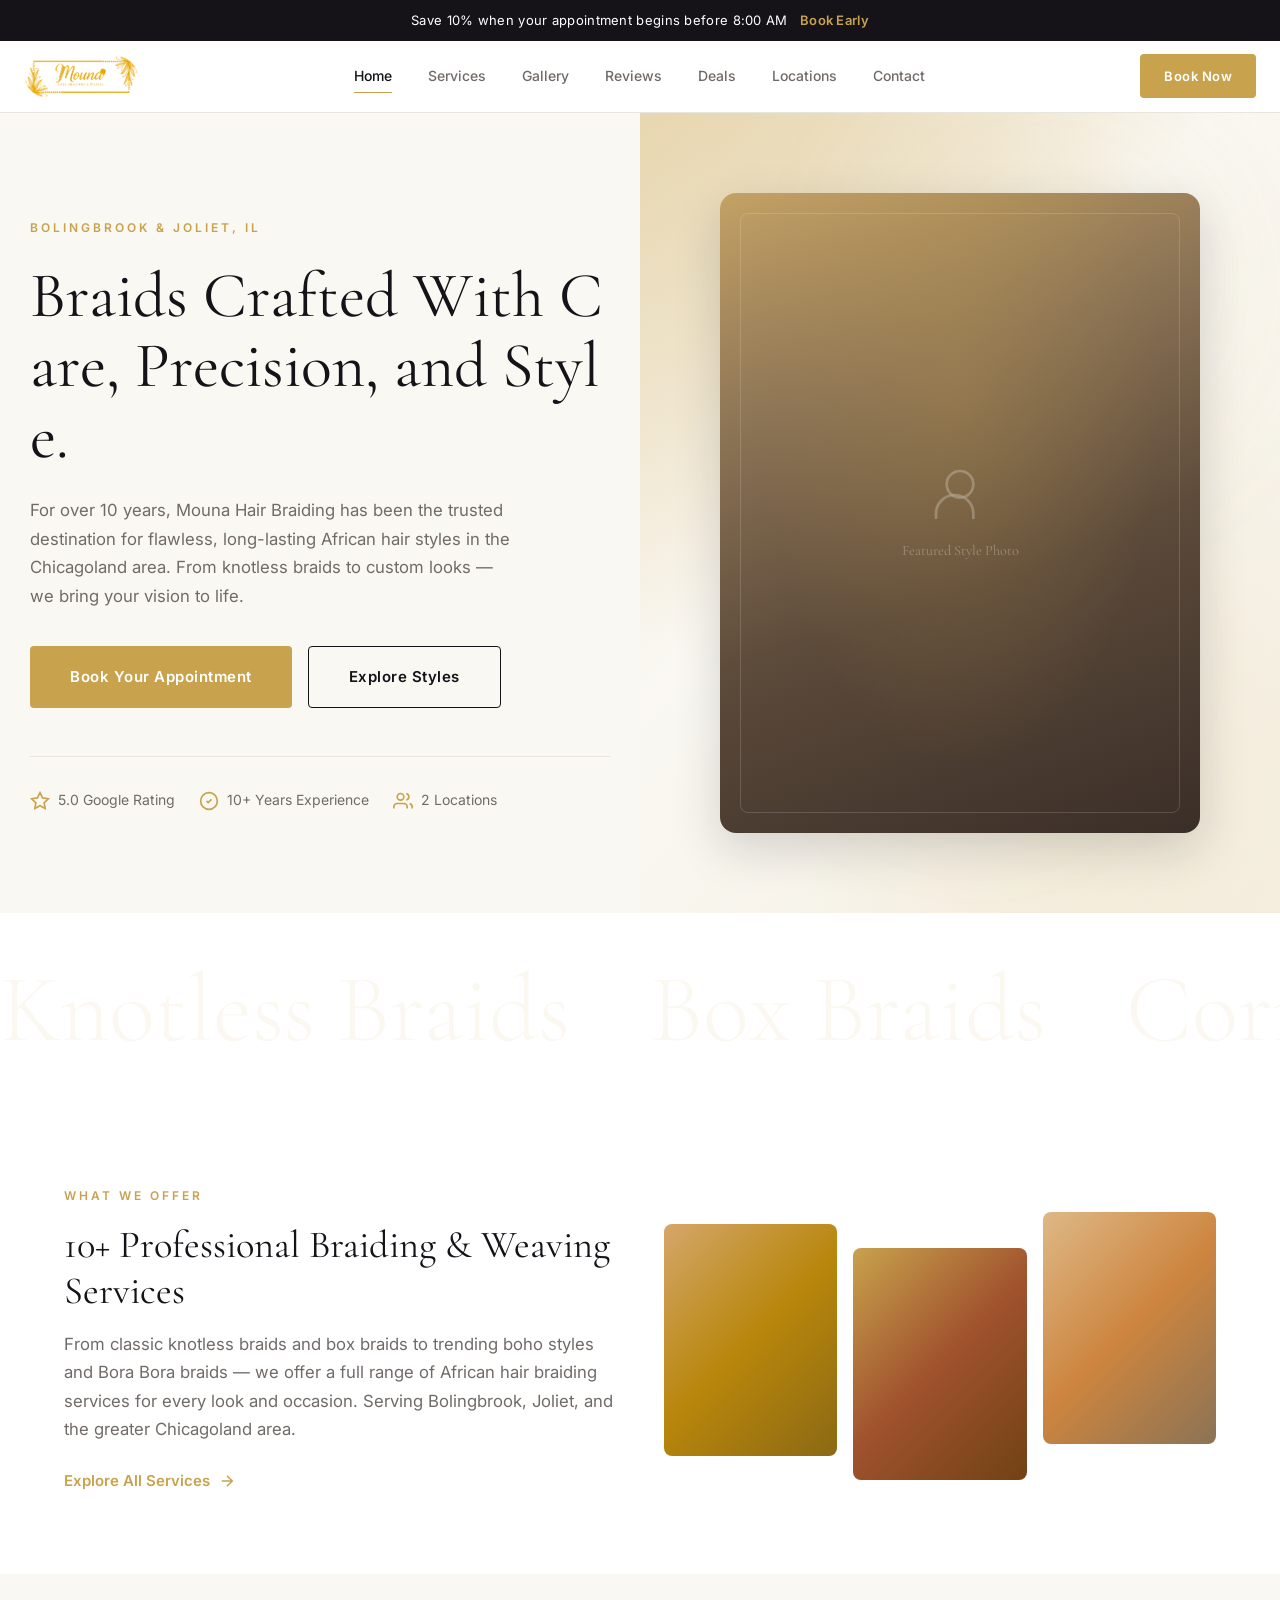
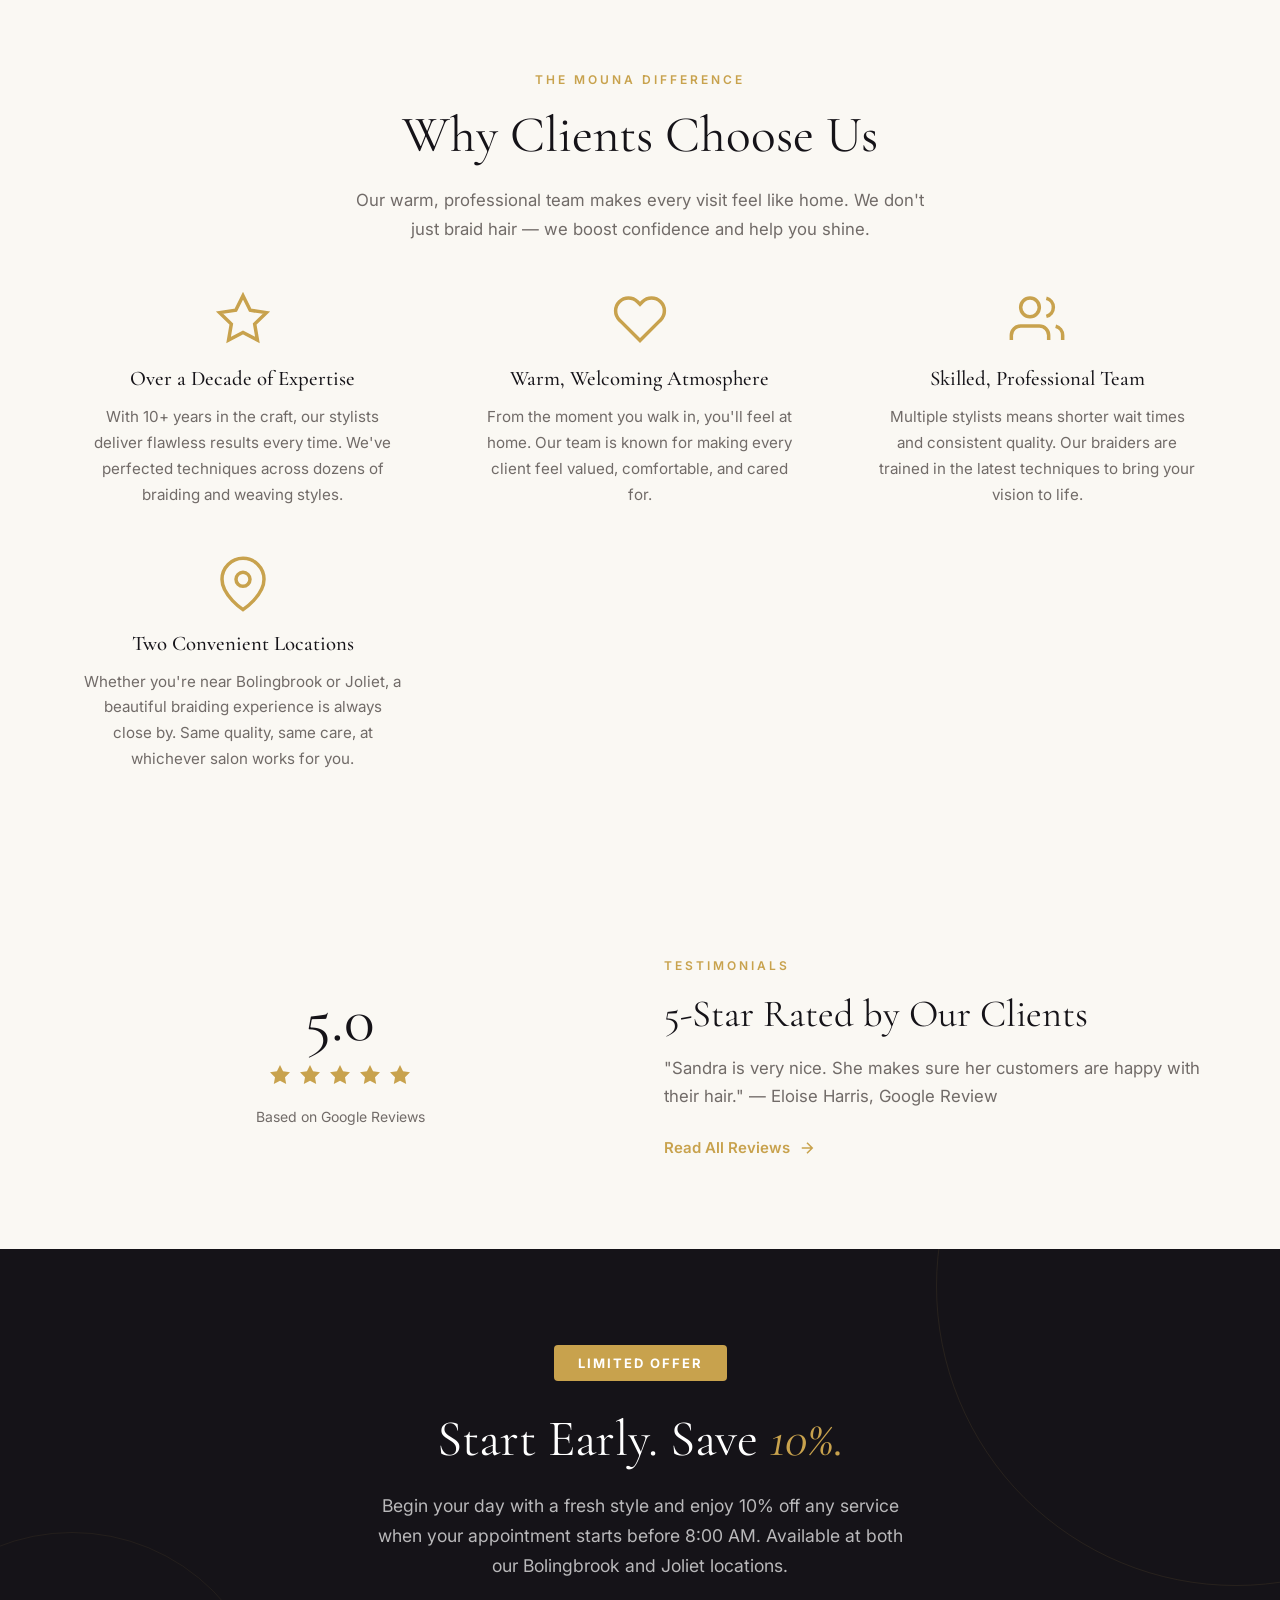
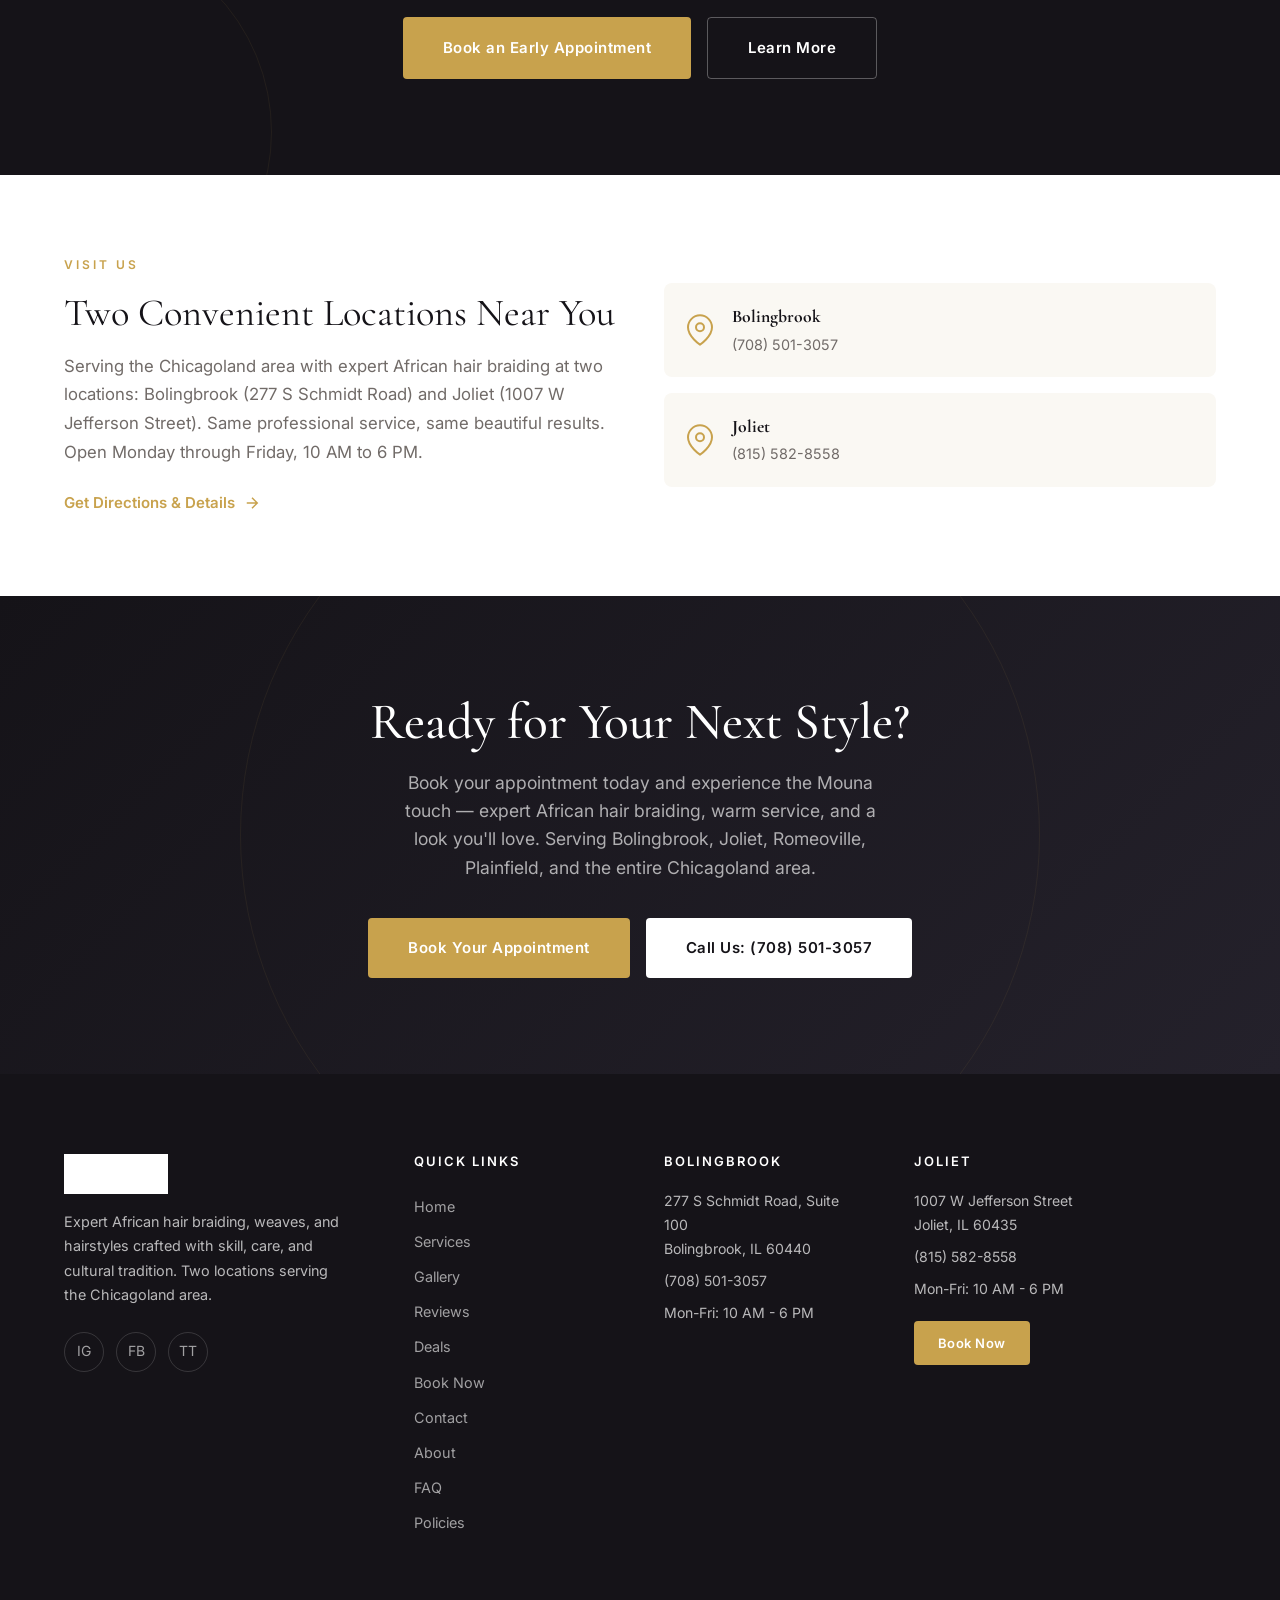
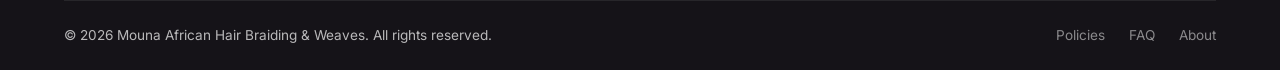
==== commit a6d7f5ff: "Complete site overhaul: consolidated index, 3D animations, full local SEO, interactive Style Explore" ====
--- a/index.html
+++ b/index.html
@@ -3,16 +3,20 @@
 <head>
 <meta charset="UTF-8">
 <meta name="viewport" content="width=device-width, initial-scale=1.0">
-<title>Mouna African Hair Braiding & Weaves | Premium Braiding in Bolingbrook & Joliet, IL</title>
-<meta name="description" content="Expert African hair braiding in Bolingbrook & Joliet, IL. Knotless braids, box braids, cornrows, Senegalese twists, boho styles & more. Over 10 years of experience. Book your appointment today.">
-<meta name="keywords" content="African hair braiding, knotless braids, box braids, cornrows, Senegalese twist, Bolingbrook IL, Joliet IL, boho braids, hair weaves">
-<meta property="og:title" content="Mouna African Hair Braiding & Weaves | Premium Braiding in Bolingbrook & Joliet">
-<meta property="og:description" content="Expert African hair braiding with over 10 years of experience. Knotless braids, box braids, cornrows, twists & more. Two locations serving Bolingbrook & Joliet, IL.">
+<title>Mouna African Hair Braiding & Weaves | Expert Braiding in Bolingbrook & Joliet, IL</title>
+<meta name="description" content="Expert African hair braiding in Bolingbrook & Joliet, IL. Knotless braids, box braids, cornrows, Senegalese twists, boho styles & more. 10+ years experience. Book today!">
+<meta name="keywords" content="African hair braiding Bolingbrook IL, knotless braids Joliet, box braids near me, cornrows Bolingbrook, Senegalese twist Joliet IL, boho braids near me, hair weaves Bolingbrook IL, African braiding salon Joliet">
+<meta property="og:title" content="Mouna African Hair Braiding & Weaves | Expert Braiding in Bolingbrook & Joliet, IL">
+<meta property="og:description" content="Expert African hair braiding with 10+ years experience. Knotless braids, box braids, cornrows, twists & more. Two locations in Bolingbrook & Joliet, IL.">
 <meta property="og:type" content="website">
-<meta property="og:url" content="https://mounaafricanhairbraidingweaves.com/">
+<meta property="og:url" content="https://gyussce.github.io/MounaHair/">
 <meta property="og:site_name" content="Mouna African Hair Braiding & Weaves">
 <meta property="og:locale" content="en_US">
-<link rel="canonical" href="https://mounaafricanhairbraidingweaves.com/">
+<meta name="twitter:card" content="summary_large_image">
+<meta name="twitter:title" content="Mouna African Hair Braiding & Weaves | Bolingbrook & Joliet, IL">
+<meta name="twitter:description" content="Expert African hair braiding. Knotless braids, box braids, cornrows & more. Book your appointment today!">
+<link rel="canonical" href="https://gyussce.github.io/MounaHair/">
+<link rel="icon" type="image/png" href="img/logo.png">
 <link rel="preconnect" href="https://fonts.googleapis.com">
 <link rel="preconnect" href="https://fonts.gstatic.com" crossorigin>
 <link href="https://fonts.googleapis.com/css2?family=Cormorant+Garamond:ital,wght@0,300;0,400;0,500;0,600;0,700;1,300;1,400;1,500&family=Inter:wght@300;400;500;600;700&display=swap" rel="stylesheet">
@@ -22,11 +26,12 @@
   "@context": "https://schema.org",
   "@type": "HairSalon",
   "name": "Mouna African Hair Braiding & Weaves",
-  "description": "Expert African hair braiding with over 10 years of experience.",
-  "url": "https://mounaafricanhairbraidingweaves.com",
+  "description": "Expert African hair braiding salon in Bolingbrook and Joliet, IL. Specializing in knotless braids, box braids, cornrows, Senegalese twists, boho braids, sew-ins, and weaves. Over 10 years of experience.",
+  "url": "https://gyussce.github.io/MounaHair/",
   "telephone": ["(708) 501-3057", "(815) 582-8558"],
   "email": "mounahairbraiding2024@gmail.com",
   "priceRange": "$$",
+  "image": "https://gyussce.github.io/MounaHair/img/logo.png",
   "openingHoursSpecification": {
     "@type": "OpeningHoursSpecification",
     "dayOfWeek": ["Monday","Tuesday","Wednesday","Thursday","Friday"],
@@ -37,28 +42,16 @@
     {
       "@type": "Place",
       "name": "Mouna African Hair Braiding — Bolingbrook",
-      "address": {
-        "@type": "PostalAddress",
-        "streetAddress": "277 S Schmidt Road, Suite 100",
-        "addressLocality": "Bolingbrook",
-        "addressRegion": "IL",
-        "postalCode": "60440",
-        "addressCountry": "US"
-      },
-      "telephone": "(708) 501-3057"
+      "address": {"@type": "PostalAddress","streetAddress": "277 S Schmidt Road, Suite 100","addressLocality": "Bolingbrook","addressRegion": "IL","postalCode": "60440","addressCountry": "US"},
+      "telephone": "(708) 501-3057",
+      "geo": {"@type": "GeoCoordinates","latitude": "41.6986","longitude": "-88.0726"}
     },
     {
       "@type": "Place",
       "name": "Mouna African Hair Braiding — Joliet",
-      "address": {
-        "@type": "PostalAddress",
-        "streetAddress": "1007 W Jefferson Street",
-        "addressLocality": "Joliet",
-        "addressRegion": "IL",
-        "postalCode": "60435",
-        "addressCountry": "US"
-      },
-      "telephone": "(815) 582-8558"
+      "address": {"@type": "PostalAddress","streetAddress": "1007 W Jefferson Street","addressLocality": "Joliet","addressRegion": "IL","postalCode": "60435","addressCountry": "US"},
+      "telephone": "(815) 582-8558",
+      "geo": {"@type": "GeoCoordinates","latitude": "41.5270","longitude": "-88.1001"}
     }
   ],
   "sameAs": [
@@ -66,26 +59,45 @@
     "https://www.facebook.com/p/Mouna-African-Hair-Braiding-100054514208424/",
     "https://www.tiktok.com/@mounaafricanhairbraiding"
   ],
-  "aggregateRating": {
-    "@type": "AggregateRating",
-    "ratingValue": "5",
-    "reviewCount": "4"
+  "aggregateRating": {"@type": "AggregateRating","ratingValue": "5","reviewCount": "4"},
+  "hasOfferCatalog": {
+    "@type": "OfferCatalog",
+    "name": "African Hair Braiding Services",
+    "itemListElement": [
+      {"@type": "Offer","itemOffered": {"@type": "Service","name": "Knotless Braids","description": "Gentle feed-in braids with a natural, seamless finish. Available in small, medium, and large sizes."}},
+      {"@type": "Offer","itemOffered": {"@type": "Service","name": "Box Braids","description": "Classic box braids with clean, defined partings. Available in XS to jumbo sizes."}},
+      {"@type": "Offer","itemOffered": {"@type": "Service","name": "Boho Knotless Braids","description": "Bohemian-style knotless braids with loose, curly ends for a textured look."}},
+      {"@type": "Offer","itemOffered": {"@type": "Service","name": "Senegalese Twists","description": "Smooth, rope-like twists for an elegant, polished appearance."}},
+      {"@type": "Offer","itemOffered": {"@type": "Service","name": "Cornrows & Feed-In Braids","description": "Sleek cornrow designs including stitch braids and intricate feed-in patterns."}},
+      {"@type": "Offer","itemOffered": {"@type": "Service","name": "Sew-Ins & Weaves","description": "Full and partial sew-in weaves for length, volume, and versatility."}}
+    ]
   }
+}
+</script>
+<script type="application/ld+json">
+{
+  "@context": "https://schema.org",
+  "@type": "BreadcrumbList",
+  "itemListElement": [{"@type": "ListItem","position": 1,"name": "Home","item": "https://gyussce.github.io/MounaHair/"}]
 }
 </script>
 </head>
 <body>
 
+<div class="page-transition" aria-hidden="true"></div>
+
 <!-- ANNOUNCEMENT BAR -->
 <div class="announcement-bar" role="banner">
   Save 10% when your appointment begins before 8:00 AM
-  <a href="deals.html">Book Early &rarr;</a>
+  <a href="deals.html">Book Early</a>
 </div>
 
 <!-- HEADER -->
 <header class="header" role="banner">
   <div class="header-inner">
-    <a href="index.html" class="logo" aria-label="Mouna African Hair Braiding — Home">Mouna<span>.</span></a>
+    <a href="index.html" class="logo" aria-label="Mouna African Hair Braiding — Home">
+      <img src="img/logo.png" alt="Mouna African Hair Braiding & Weaves" class="logo-img">
+    </a>
     <nav class="nav-desktop" role="navigation" aria-label="Main navigation">
       <a href="index.html" class="active">Home</a>
       <a href="services.html">Services</a>
@@ -97,9 +109,7 @@
     </nav>
     <div class="header-actions">
       <a href="https://mounahairbraidingweaves.as.me/" target="_blank" rel="noopener" class="btn btn-primary btn-sm header-book">Book Now</a>
-      <button class="mobile-toggle" aria-label="Toggle menu" aria-expanded="false">
-        <span></span><span></span><span></span>
-      </button>
+      <button class="mobile-toggle" aria-label="Toggle menu" aria-expanded="false"><span></span><span></span><span></span></button>
     </div>
   </div>
 </header>
@@ -122,17 +132,22 @@
 
   <!-- HERO -->
   <section class="hero" id="hero">
-    <div class="hero-bg" aria-hidden="true"><div class="hero-bg-pattern"></div></div>
+    <div class="hero-bg" aria-hidden="true">
+      <div class="hero-bg-pattern"></div>
+      <div class="hero-morph hero-morph-1"></div>
+      <div class="hero-morph hero-morph-2"></div>
+      <div class="hero-morph hero-morph-3"></div>
+    </div>
     <div class="hero-content">
       <div class="hero-text">
-        <span class="hero-label">Bolingbrook &amp; Joliet, IL</span>
-        <h1>Braids Crafted With <em>Care, Precision,</em> and Style.</h1>
-        <p class="hero-desc">For over 10 years, Mouna Hair Braiding has been the trusted destination for flawless, long-lasting African hair styles. From knotless braids to custom looks — we bring your vision to life.</p>
-        <div class="hero-ctas">
+        <span class="hero-label reveal">Bolingbrook &amp; Joliet, IL</span>
+        <h1 class="reveal">Braids Crafted With <em>Care, Precision,</em> and Style.</h1>
+        <p class="hero-desc reveal">For over 10 years, Mouna Hair Braiding has been the trusted destination for flawless, long-lasting African hair styles in the Chicagoland area. From knotless braids to custom looks — we bring your vision to life.</p>
+        <div class="hero-ctas reveal">
           <a href="https://mounahairbraidingweaves.as.me/" target="_blank" rel="noopener" class="btn btn-primary btn-lg">Book Your Appointment</a>
-          <a href="#services-section" class="btn btn-secondary btn-lg">Explore Styles</a>
-        </div>
-        <div class="hero-trust">
+          <a href="services.html" class="btn btn-secondary btn-lg">Explore Styles</a>
+        </div>
+        <div class="hero-trust reveal">
           <div class="trust-item">
             <svg class="trust-icon" viewBox="0 0 24 24" fill="none" stroke="currentColor" stroke-width="2"><path d="M12 2l3.09 6.26L22 9.27l-5 4.87 1.18 6.88L12 17.77l-6.18 3.25L7 14.14 2 9.27l6.91-1.01L12 2z"/></svg>
             <span>5.0 Google Rating</span>
@@ -158,59 +173,83 @@
     </div>
   </section>
 
-  <!-- FEATURED STYLES -->
-  <section class="featured-styles section-padding" id="styles-section">
-    <div class="container text-center">
-      <span class="section-label reveal">Our Specialties</span>
-      <h2 class="section-title reveal">Featured Style Categories</h2>
-      <p class="section-subtitle centered reveal">Explore our most popular braiding and styling categories. Each crafted with precision, care, and a commitment to making you look and feel your best.</p>
-      <div class="styles-grid">
-        <a href="gallery.html" class="style-card sc-1 reveal"><div class="style-card-bg"></div><div class="style-card-overlay"><div class="style-card-title">Knotless Braids</div></div></a>
-        <a href="gallery.html" class="style-card sc-2 reveal"><div class="style-card-bg"></div><div class="style-card-overlay"><div class="style-card-title">Box Braids</div></div></a>
-        <a href="gallery.html" class="style-card sc-3 reveal"><div class="style-card-bg"></div><div class="style-card-overlay"><div class="style-card-title">Senegalese Twists</div></div></a>
-        <a href="gallery.html" class="style-card sc-4 reveal"><div class="style-card-bg"></div><div class="style-card-overlay"><div class="style-card-title">Boho Braids</div></div></a>
-        <a href="gallery.html" class="style-card sc-5 reveal"><div class="style-card-bg"></div><div class="style-card-overlay"><div class="style-card-title">Cornrows</div></div></a>
-        <a href="gallery.html" class="style-card sc-6 reveal"><div class="style-card-bg"></div><div class="style-card-overlay"><div class="style-card-title">Feed-In Braids</div></div></a>
-        <a href="gallery.html" class="style-card sc-7 reveal"><div class="style-card-bg"></div><div class="style-card-overlay"><div class="style-card-title">Sew-Ins</div></div></a>
-        <a href="gallery.html" class="style-card sc-8 reveal"><div class="style-card-bg"></div><div class="style-card-overlay"><div class="style-card-title">Crochet</div></div></a>
-        <a href="gallery.html" class="style-card sc-9 reveal"><div class="style-card-bg"></div><div class="style-card-overlay"><div class="style-card-title">Ponytails</div></div></a>
-        <a href="gallery.html" class="style-card sc-10 reveal"><div class="style-card-bg"></div><div class="style-card-overlay"><div class="style-card-title">Specialty Styles</div></div></a>
-      </div>
-    </div>
-  </section>
-
-  <!-- WHY CHOOSE US -->
+  <!-- KINETIC SCROLL TEXT -->
+  <div class="kinetic-text" aria-hidden="true">
+    <div class="kinetic-text-inner">
+      <span>Knotless Braids</span><span>Box Braids</span><span>Cornrows</span><span>Senegalese Twists</span><span>Boho Braids</span><span>Sew-Ins</span><span>Crochet</span><span>Bora Bora</span><span>Ponytails</span>
+      <span>Knotless Braids</span><span>Box Braids</span><span>Cornrows</span><span>Senegalese Twists</span><span>Boho Braids</span><span>Sew-Ins</span><span>Crochet</span><span>Bora Bora</span><span>Ponytails</span>
+    </div>
+  </div>
+
+  <!-- SERVICES TEASER (replaces full grid) -->
+  <section class="teaser-section" aria-labelledby="services-teaser-heading">
+    <div class="teaser-row reveal">
+      <div class="teaser-content">
+        <span class="section-label">What We Offer</span>
+        <h2 id="services-teaser-heading">10+ Professional Braiding &amp; Weaving Services</h2>
+        <p>From classic knotless braids and box braids to trending boho styles and Bora Bora braids — we offer a full range of African hair braiding services for every look and occasion. Serving Bolingbrook, Joliet, and the greater Chicagoland area.</p>
+        <a href="services.html" class="teaser-link">Explore All Services <svg viewBox="0 0 24 24" fill="none" stroke="currentColor" stroke-width="2"><path d="M5 12h14M12 5l7 7-7 7"/></svg></a>
+      </div>
+      <div class="teaser-visual">
+        <div class="teaser-thumb"><div class="teaser-thumb-bg" style="background:linear-gradient(135deg, #D4A76A, #B8860B, #8B6914);"></div></div>
+        <div class="teaser-thumb"><div class="teaser-thumb-bg" style="background:linear-gradient(135deg, #C8A24D, #A0522D, #704214);"></div></div>
+        <div class="teaser-thumb"><div class="teaser-thumb-bg" style="background:linear-gradient(135deg, #DEB887, #CD853F, #8B7355);"></div></div>
+      </div>
+    </div>
+  </section>
+
+  <!-- WHY CHOOSE US — redesigned without emojis/cards -->
   <section class="why-us section-padding" id="why-section">
     <div class="container text-center">
       <span class="section-label reveal">The Mouna Difference</span>
       <h2 class="section-title reveal">Why Clients Choose Us</h2>
-      <p class="section-subtitle centered reveal">Our warm, professional team makes every visit feel like home. We don't just braid — we boost confidence and help you shine.</p>
-      <div class="why-grid">
-        <div class="why-card reveal"><div class="why-icon">&#10029;</div><h3>Over a Decade of Expertise</h3><p>With 10+ years in the craft, our stylists deliver flawless results every time. We've perfected techniques across dozens of braiding and weaving styles.</p></div>
-        <div class="why-card reveal reveal-delay-1"><div class="why-icon">&#9829;</div><h3>Warm, Welcoming Atmosphere</h3><p>From the moment you walk in, you'll feel at home. Our team is known for making every client feel valued, comfortable, and cared for throughout your visit.</p></div>
-        <div class="why-card reveal reveal-delay-2"><div class="why-icon">&#9734;</div><h3>Skilled, Professional Team</h3><p>Multiple stylists means shorter wait times and consistent quality. Our braiders are trained in the latest techniques and styles to bring your vision to life.</p></div>
-        <div class="why-card reveal reveal-delay-3"><div class="why-icon">&#9903;</div><h3>Two Convenient Locations</h3><p>Whether you're near Bolingbrook or Joliet, a beautiful braiding experience is always close by. Same quality, same care, at whichever salon works for you.</p></div>
-      </div>
-    </div>
-  </section>
-
-  <!-- SERVICES PREVIEW -->
-  <section class="services section-padding" id="services-section">
-    <div class="container text-center">
-      <span class="section-label reveal">What We Offer</span>
-      <h2 class="section-title reveal">Our Services</h2>
-      <p class="section-subtitle centered reveal">From classic braids to trending bohemian styles, we offer a full range of African hair braiding and weaving services.</p>
-      <div class="services-grid">
-        <div class="service-card reveal"><div class="service-card-visual sv-1"></div><div class="service-card-body"><h3>Knotless Braids</h3><p>Gentle on the scalp with a natural, seamless finish. Available in small, medium, and large sizes, from bob to butt length.</p><a href="https://mounahairbraidingweaves.as.me/" target="_blank" rel="noopener" class="btn btn-outline-gold btn-sm">Book This Style</a></div></div>
-        <div class="service-card reveal"><div class="service-card-visual sv-2"></div><div class="service-card-body"><h3>Boho Knotless Braids</h3><p>A bohemian twist on the classic knotless — loose, curly ends for a carefree, textured look. Kanekalon braiding hair provided with service.</p><a href="https://mounahairbraidingweaves.as.me/" target="_blank" rel="noopener" class="btn btn-outline-gold btn-sm">Book This Style</a></div></div>
-        <div class="service-card reveal"><div class="service-card-visual sv-3"></div><div class="service-card-body"><h3>Box Braids</h3><p>The timeless classic. Clean, defined partings with versatile styling options. Available in XS to jumbo sizes and various lengths.</p><a href="https://mounahairbraidingweaves.as.me/" target="_blank" rel="noopener" class="btn btn-outline-gold btn-sm">Book This Style</a></div></div>
-        <div class="service-card reveal"><div class="service-card-visual sv-4"></div><div class="service-card-body"><h3>Senegalese Twists</h3><p>Smooth, rope-like twists for an elegant, polished look. Available in regular and knotless techniques with various size options.</p><a href="https://mounahairbraidingweaves.as.me/" target="_blank" rel="noopener" class="btn btn-outline-gold btn-sm">Book This Style</a></div></div>
-        <div class="service-card reveal"><div class="service-card-visual sv-5"></div><div class="service-card-body"><h3>Cornrows &amp; Feed-In Braids</h3><p>Sleek, sculpted cornrow designs, including stitch braids, French braids, and intricate feed-in patterns. From simple to elaborate.</p><a href="https://mounahairbraidingweaves.as.me/" target="_blank" rel="noopener" class="btn btn-outline-gold btn-sm">Book This Style</a></div></div>
-        <div class="service-card reveal"><div class="service-card-visual sv-6"></div><div class="service-card-body"><h3>Triangle &amp; Fulani Braids</h3><p>Geometric triangle partings and Fulani-inspired styles for a distinctive, eye-catching look. Available in knotless and boho variations.</p><a href="https://mounahairbraidingweaves.as.me/" target="_blank" rel="noopener" class="btn btn-outline-gold btn-sm">Book This Style</a></div></div>
-        <div class="service-card reveal"><div class="service-card-visual sv-7"></div><div class="service-card-body"><h3>Sew-Ins &amp; Weaves</h3><p>Full sew-in weaves and partial installs for length, volume, and versatility. Professional installation for a natural, secure finish.</p><a href="https://mounahairbraidingweaves.as.me/" target="_blank" rel="noopener" class="btn btn-outline-gold btn-sm">Book This Style</a></div></div>
-        <div class="service-card reveal"><div class="service-card-visual sv-8"></div><div class="service-card-body"><h3>Crochet Styles</h3><p>Lightweight, versatile crochet installations in a variety of textures and curl patterns. A quick, comfortable option with stunning results.</p><a href="https://mounahairbraidingweaves.as.me/" target="_blank" rel="noopener" class="btn btn-outline-gold btn-sm">Book This Style</a></div></div>
-        <div class="service-card reveal"><div class="service-card-visual sv-9"></div><div class="service-card-body"><h3>Bora Bora Braids</h3><p>The trending Bora Bora style — a unique, textured braiding technique for a standout, island-inspired look.</p><a href="https://mounahairbraidingweaves.as.me/" target="_blank" rel="noopener" class="btn btn-outline-gold btn-sm">Book This Style</a></div></div>
-        <div class="service-card reveal"><div class="service-card-visual sv-10"></div><div class="service-card-body"><h3>Ponytails &amp; Specialty Styles</h3><p>Braided ponytails, half-and-half styles, and custom specialty looks. Tell us your vision and we'll bring it to life.</p><a href="https://mounahairbraidingweaves.as.me/" target="_blank" rel="noopener" class="btn btn-outline-gold btn-sm">Book This Style</a></div></div>
+      <p class="section-subtitle centered reveal">Our warm, professional team makes every visit feel like home. We don't just braid hair — we boost confidence and help you shine.</p>
+      <div class="why-grid stagger-grid">
+        <div class="why-item">
+          <div class="why-item-icon"><svg viewBox="0 0 24 24" fill="none" stroke="currentColor" stroke-width="1.5"><path d="M12 2l3.09 6.26L22 9.27l-5 4.87 1.18 6.88L12 17.77l-6.18 3.25L7 14.14 2 9.27l6.91-1.01L12 2z"/></svg></div>
+          <h3>Over a Decade of Expertise</h3>
+          <p>With 10+ years in the craft, our stylists deliver flawless results every time. We've perfected techniques across dozens of braiding and weaving styles.</p>
+        </div>
+        <div class="why-item">
+          <div class="why-item-icon"><svg viewBox="0 0 24 24" fill="none" stroke="currentColor" stroke-width="1.5"><path d="M20.84 4.61a5.5 5.5 0 00-7.78 0L12 5.67l-1.06-1.06a5.5 5.5 0 00-7.78 7.78l1.06 1.06L12 21.23l7.78-7.78 1.06-1.06a5.5 5.5 0 000-7.78z"/></svg></div>
+          <h3>Warm, Welcoming Atmosphere</h3>
+          <p>From the moment you walk in, you'll feel at home. Our team is known for making every client feel valued, comfortable, and cared for.</p>
+        </div>
+        <div class="why-item">
+          <div class="why-item-icon"><svg viewBox="0 0 24 24" fill="none" stroke="currentColor" stroke-width="1.5"><path d="M17 21v-2a4 4 0 00-4-4H5a4 4 0 00-4 4v2"/><circle cx="9" cy="7" r="4"/><path d="M23 21v-2a4 4 0 00-3-3.87"/><path d="M16 3.13a4 4 0 010 7.75"/></svg></div>
+          <h3>Skilled, Professional Team</h3>
+          <p>Multiple stylists means shorter wait times and consistent quality. Our braiders are trained in the latest techniques to bring your vision to life.</p>
+        </div>
+        <div class="why-item">
+          <div class="why-item-icon"><svg viewBox="0 0 24 24" fill="none" stroke="currentColor" stroke-width="1.5"><path d="M21 10c0 7-9 13-9 13s-9-6-9-13a9 9 0 0118 0z"/><circle cx="12" cy="10" r="3"/></svg></div>
+          <h3>Two Convenient Locations</h3>
+          <p>Whether you're near Bolingbrook or Joliet, a beautiful braiding experience is always close by. Same quality, same care, at whichever salon works for you.</p>
+        </div>
+      </div>
+    </div>
+  </section>
+
+  <!-- REVIEWS TEASER (replaces full carousel) -->
+  <section class="teaser-section alt-bg" aria-labelledby="reviews-teaser-heading">
+    <div class="teaser-row reverse reveal">
+      <div class="teaser-content">
+        <span class="section-label">Testimonials</span>
+        <h2 id="reviews-teaser-heading">5-Star Rated by Our Clients</h2>
+        <p>"Sandra is very nice. She makes sure her customers are happy with their hair." — Eloise Harris, Google Review</p>
+        <a href="reviews.html" class="teaser-link">Read All Reviews <svg viewBox="0 0 24 24" fill="none" stroke="currentColor" stroke-width="2"><path d="M5 12h14M12 5l7 7-7 7"/></svg></a>
+      </div>
+      <div class="teaser-visual" style="justify-content:center;">
+        <div style="text-align:center;padding:40px;">
+          <div style="font-family:var(--font-heading);font-size:4rem;color:var(--near-black);line-height:1;">5.0</div>
+          <div style="color:var(--gold);font-size:24px;margin:8px 0;">
+            <svg viewBox="0 0 24 24" fill="currentColor" width="24" height="24" style="display:inline;"><path d="M12 2l3.09 6.26L22 9.27l-5 4.87 1.18 6.88L12 17.77l-6.18 3.25L7 14.14 2 9.27l6.91-1.01L12 2z"/></svg>
+            <svg viewBox="0 0 24 24" fill="currentColor" width="24" height="24" style="display:inline;"><path d="M12 2l3.09 6.26L22 9.27l-5 4.87 1.18 6.88L12 17.77l-6.18 3.25L7 14.14 2 9.27l6.91-1.01L12 2z"/></svg>
+            <svg viewBox="0 0 24 24" fill="currentColor" width="24" height="24" style="display:inline;"><path d="M12 2l3.09 6.26L22 9.27l-5 4.87 1.18 6.88L12 17.77l-6.18 3.25L7 14.14 2 9.27l6.91-1.01L12 2z"/></svg>
+            <svg viewBox="0 0 24 24" fill="currentColor" width="24" height="24" style="display:inline;"><path d="M12 2l3.09 6.26L22 9.27l-5 4.87 1.18 6.88L12 17.77l-6.18 3.25L7 14.14 2 9.27l6.91-1.01L12 2z"/></svg>
+            <svg viewBox="0 0 24 24" fill="currentColor" width="24" height="24" style="display:inline;"><path d="M12 2l3.09 6.26L22 9.27l-5 4.87 1.18 6.88L12 17.77l-6.18 3.25L7 14.14 2 9.27l6.91-1.01L12 2z"/></svg>
+          </div>
+          <div style="color:var(--warm-gray);font-size:14px;">Based on Google Reviews</div>
+        </div>
       </div>
     </div>
   </section>
@@ -221,7 +260,7 @@
       <div class="deal-inner reveal">
         <span class="deal-badge">Limited Offer</span>
         <h2>Start Early. Save <em>10%.</em></h2>
-        <p>Begin your day with a fresh style and enjoy 10% off any service when your appointment starts before 8:00 AM. Early bird savings, beautiful results.</p>
+        <p>Begin your day with a fresh style and enjoy 10% off any service when your appointment starts before 8:00 AM. Available at both our Bolingbrook and Joliet locations.</p>
         <div class="deal-ctas">
           <a href="https://mounahairbraidingweaves.as.me/" target="_blank" rel="noopener" class="btn btn-primary btn-lg">Book an Early Appointment</a>
           <a href="deals.html" class="btn btn-outline-gold btn-lg" style="border-color:rgba(255,255,255,0.3);color:var(--white);">Learn More</a>
@@ -230,60 +269,23 @@
     </div>
   </section>
 
-  <!-- REVIEWS CAROUSEL -->
-  <section class="reviews section-padding" id="reviews-section">
-    <div class="container text-center">
-      <span class="section-label reveal">Testimonials</span>
-      <h2 class="section-title reveal">What Our Clients Say</h2>
-      <p class="section-subtitle centered reveal">Don't just take our word for it. Here's what our clients have to say about their experience at Mouna Hair Braiding.</p>
-      <div class="reviews-carousel reveal">
-        <div class="reviews-track" id="reviewsTrack">
-          <div class="review-card"><div class="review-card-inner"><div class="review-stars">&#9733;&#9733;&#9733;&#9733;&#9733;</div><p class="review-text">"Sandra is very nice. She makes sure her customers are happy with their hair. If you want box braids, knotless, or twists, she can do it. Thank you, Sandra, for my twists — love them!"</p><div class="review-author">Eloise Harris</div><div class="review-source">Google Review</div></div></div>
-          <div class="review-card"><div class="review-card-inner"><div class="review-stars">&#9733;&#9733;&#9733;&#9733;&#9733;</div><p class="review-text">"Amanda is really good, really nice, and really professional. She has a good attitude and great hands. Highly recommend!"</p><div class="review-author">Pretty Dae</div><div class="review-source">Google Review</div></div></div>
-          <div class="review-card"><div class="review-card-inner"><div class="review-stars">&#9733;&#9733;&#9733;&#9733;&#9733;</div><p class="review-text">"I loved this place because there were a lot of workers and they were quick. They get you in and out, and their prices were reasonable."</p><div class="review-author">Naya Bell</div><div class="review-source">Google Review</div></div></div>
-          <div class="review-card"><div class="review-card-inner"><div class="review-stars">&#9733;&#9733;&#9733;&#9733;&#9733;</div><p class="review-text">"I came in from Minnesota and needed my hair done ASAP. I'm so happy they fit me in the same day for feed-in braids. I'll be back anytime I'm in town! Thank you, ladies!"</p><div class="review-author">Shayla Scott</div><div class="review-source">Google Review</div></div></div>
-        </div>
-        <div class="carousel-controls">
-          <button class="carousel-btn" id="carouselPrev" aria-label="Previous review">&#8592;</button>
-          <div class="carousel-dots" id="carouselDots"></div>
-          <button class="carousel-btn" id="carouselNext" aria-label="Next review">&#8594;</button>
-        </div>
-      </div>
-    </div>
-  </section>
-
-  <!-- TWO LOCATIONS -->
-  <section class="locations section-padding" id="locations-section">
-    <div class="container text-center">
-      <span class="section-label reveal">Visit Us</span>
-      <h2 class="section-title reveal">Two Convenient Locations</h2>
-      <p class="section-subtitle centered reveal">Same professional service, same beautiful results. Choose the location nearest to you.</p>
-      <div class="locations-grid">
-        <div class="location-card reveal">
-          <div class="location-map"><div style="text-align:center;"><div class="location-map-icon">&#9906;</div><div>View on Google Maps</div></div></div>
-          <div class="location-body">
-            <h3 class="location-name">Bolingbrook</h3>
-            <div class="location-detail"><span class="location-detail-icon">&#9906;</span><span>277 S Schmidt Road, Suite 100<br>Bolingbrook, IL 60440</span></div>
-            <div class="location-detail"><span class="location-detail-icon">&#9742;</span><a href="tel:+17085013057">(708) 501-3057</a></div>
-            <div class="location-detail"><span class="location-detail-icon">&#9200;</span><span>Monday – Friday: 10:00 AM – 6:00 PM</span></div>
-            <div class="location-actions">
-              <a href="https://mounahairbraidingweaves.as.me/" target="_blank" rel="noopener" class="btn btn-primary btn-sm">Book Here</a>
-              <a href="https://maps.google.com/?q=277+S+Schmidt+Rd+Bolingbrook+IL" target="_blank" rel="noopener" class="btn btn-secondary btn-sm">Get Directions</a>
-            </div>
-          </div>
-        </div>
-        <div class="location-card reveal reveal-delay-1">
-          <div class="location-map"><div style="text-align:center;"><div class="location-map-icon">&#9906;</div><div>View on Google Maps</div></div></div>
-          <div class="location-body">
-            <h3 class="location-name">Joliet</h3>
-            <div class="location-detail"><span class="location-detail-icon">&#9906;</span><span>1007 W Jefferson Street<br>Joliet, IL 60435</span></div>
-            <div class="location-detail"><span class="location-detail-icon">&#9742;</span><a href="tel:+18155828558">(815) 582-8558</a></div>
-            <div class="location-detail"><span class="location-detail-icon">&#9200;</span><span>Monday – Friday: 10:00 AM – 6:00 PM</span></div>
-            <div class="location-actions">
-              <a href="https://mounahairbraidingweaves.as.me/" target="_blank" rel="noopener" class="btn btn-primary btn-sm">Book Here</a>
-              <a href="https://maps.google.com/?q=1007+W+Jefferson+St+Joliet+IL" target="_blank" rel="noopener" class="btn btn-secondary btn-sm">Get Directions</a>
-            </div>
-          </div>
+  <!-- LOCATIONS TEASER (replaces full cards) -->
+  <section class="teaser-section" aria-labelledby="locations-teaser-heading">
+    <div class="teaser-row reveal">
+      <div class="teaser-content">
+        <span class="section-label">Visit Us</span>
+        <h2 id="locations-teaser-heading">Two Convenient Locations Near You</h2>
+        <p>Serving the Chicagoland area with expert African hair braiding at two locations: Bolingbrook (277 S Schmidt Road) and Joliet (1007 W Jefferson Street). Same professional service, same beautiful results. Open Monday through Friday, 10 AM to 6 PM.</p>
+        <a href="locations.html" class="teaser-link">Get Directions & Details <svg viewBox="0 0 24 24" fill="none" stroke="currentColor" stroke-width="2"><path d="M5 12h14M12 5l7 7-7 7"/></svg></a>
+      </div>
+      <div class="teaser-visual" style="flex-direction:column;gap:16px;">
+        <div style="display:flex;align-items:center;gap:16px;padding:20px;background:var(--ivory);border-radius:var(--radius-md);">
+          <svg viewBox="0 0 24 24" fill="none" stroke="var(--gold)" stroke-width="1.5" width="32" height="32"><path d="M21 10c0 7-9 13-9 13s-9-6-9-13a9 9 0 0118 0z"/><circle cx="12" cy="10" r="3"/></svg>
+          <div><strong style="font-family:var(--font-heading);font-size:1.1rem;">Bolingbrook</strong><br><span style="font-size:0.9rem;color:var(--warm-gray);">(708) 501-3057</span></div>
+        </div>
+        <div style="display:flex;align-items:center;gap:16px;padding:20px;background:var(--ivory);border-radius:var(--radius-md);">
+          <svg viewBox="0 0 24 24" fill="none" stroke="var(--gold)" stroke-width="1.5" width="32" height="32"><path d="M21 10c0 7-9 13-9 13s-9-6-9-13a9 9 0 0118 0z"/><circle cx="12" cy="10" r="3"/></svg>
+          <div><strong style="font-family:var(--font-heading);font-size:1.1rem;">Joliet</strong><br><span style="font-size:0.9rem;color:var(--warm-gray);">(815) 582-8558</span></div>
         </div>
       </div>
     </div>
@@ -293,7 +295,7 @@
   <section class="final-cta section-padding">
     <div class="container">
       <h2 class="reveal">Ready for Your Next Style?</h2>
-      <p class="reveal">Book your appointment today and experience the Mouna touch — expert braiding, warm service, and a look you'll love.</p>
+      <p class="reveal">Book your appointment today and experience the Mouna touch — expert African hair braiding, warm service, and a look you'll love. Serving Bolingbrook, Joliet, Romeoville, Plainfield, and the entire Chicagoland area.</p>
       <div class="final-cta-actions reveal">
         <a href="https://mounahairbraidingweaves.as.me/" target="_blank" rel="noopener" class="btn btn-primary btn-lg">Book Your Appointment</a>
         <a href="tel:+17085013057" class="btn btn-white btn-lg">Call Us: (708) 501-3057</a>
@@ -308,8 +310,10 @@
   <div class="container">
     <div class="footer-grid">
       <div class="footer-brand">
-        <a href="index.html" class="logo" style="color:var(--white);font-size:1.6rem;">Mouna<span>.</span></a>
-        <p>African braids, weaves, and hairstyles crafted with skill, care, and cultural tradition. Two locations serving the Chicagoland area.</p>
+        <a href="index.html" class="logo" aria-label="Mouna African Hair Braiding — Home">
+          <img src="img/logo.png" alt="Mouna African Hair Braiding & Weaves" class="logo-img">
+        </a>
+        <p>Expert African hair braiding, weaves, and hairstyles crafted with skill, care, and cultural tradition. Two locations serving the Chicagoland area.</p>
         <div class="footer-social">
           <a href="https://www.instagram.com/mouna_hair_braiding_/" target="_blank" rel="noopener" aria-label="Instagram">IG</a>
           <a href="https://www.facebook.com/p/Mouna-African-Hair-Braiding-100054514208424/" target="_blank" rel="noopener" aria-label="Facebook">FB</a>
@@ -320,6 +324,7 @@
         <h4>Quick Links</h4>
         <div class="footer-links">
           <a href="index.html">Home</a>
+          <a href="services.html">Services</a>
           <a href="gallery.html">Gallery</a>
           <a href="reviews.html">Reviews</a>
           <a href="deals.html">Deals</a>
@@ -335,7 +340,7 @@
         <div class="footer-location-info">
           <p>277 S Schmidt Road, Suite 100<br>Bolingbrook, IL 60440</p>
           <p style="margin-top:8px;"><a href="tel:+17085013057">(708) 501-3057</a></p>
-          <p style="margin-top:8px;">Mon–Fri: 10 AM – 6 PM</p>
+          <p style="margin-top:8px;">Mon-Fri: 10 AM - 6 PM</p>
         </div>
       </div>
       <div>
@@ -343,7 +348,7 @@
         <div class="footer-location-info">
           <p>1007 W Jefferson Street<br>Joliet, IL 60435</p>
           <p style="margin-top:8px;"><a href="tel:+18155828558">(815) 582-8558</a></p>
-          <p style="margin-top:8px;">Mon–Fri: 10 AM – 6 PM</p>
+          <p style="margin-top:8px;">Mon-Fri: 10 AM - 6 PM</p>
           <a href="https://mounahairbraidingweaves.as.me/" target="_blank" rel="noopener" class="btn btn-primary btn-sm" style="margin-top:20px;">Book Now</a>
         </div>
       </div>
@@ -352,9 +357,8 @@
       <span>&copy; 2026 Mouna African Hair Braiding &amp; Weaves. All rights reserved.</span>
       <div class="footer-legal">
         <a href="policies.html">Policies</a>
-        <a href="#">Privacy Policy</a>
-        <a href="#">Terms of Service</a>
-        <a href="#">Accessibility</a>
+        <a href="faq.html">FAQ</a>
+        <a href="about.html">About</a>
       </div>
     </div>
   </div>
@@ -364,6 +368,6 @@
   <a href="https://mounahairbraidingweaves.as.me/" target="_blank" rel="noopener" class="btn btn-primary">Book Your Appointment</a>
 </div>
 
-<script src="js/main.js"></script>
+<script src="js/main.js" defer></script>
 </body>
 </html>
--- a/css/styles.css
+++ b/css/styles.css
@@ -94,6 +94,18 @@
 .section-subtitle.centered { margin: 0 auto; }
 
 /* ═══════════════════════════════════════════
+   BREADCRUMBS
+   ═══════════════════════════════════════════ */
+.breadcrumbs {
+  padding: 12px 0;
+  font-size: 13px;
+  color: var(--warm-gray-light);
+}
+.breadcrumbs a { color: var(--warm-gray); }
+.breadcrumbs a:hover { color: var(--gold); }
+.breadcrumbs .sep { margin: 0 8px; opacity: 0.5; }
+
+/* ═══════════════════════════════════════════
    BUTTONS
    ═══════════════════════════════════════════ */
 .btn {
@@ -109,32 +121,19 @@
   border-radius: var(--radius-sm);
   transition: all var(--transition-fast);
   white-space: nowrap;
-}
-.btn-primary {
-  background: var(--gold);
-  color: var(--white);
-}
+  min-height: 44px;
+  min-width: 44px;
+}
+.btn-primary { background: var(--gold); color: var(--white); }
 .btn-primary:hover { background: var(--gold-hover); transform: translateY(-1px); box-shadow: var(--shadow-md); }
-.btn-secondary {
-  background: transparent;
-  color: var(--near-black);
-  border: 1.5px solid var(--near-black);
-}
+.btn-secondary { background: transparent; color: var(--near-black); border: 1.5px solid var(--near-black); }
 .btn-secondary:hover { background: var(--near-black); color: var(--white); }
-.btn-outline-gold {
-  background: transparent;
-  color: var(--gold);
-  border: 1.5px solid var(--gold);
-}
+.btn-outline-gold { background: transparent; color: var(--gold); border: 1.5px solid var(--gold); }
 .btn-outline-gold:hover { background: var(--gold); color: var(--white); }
-.btn-white {
-  background: var(--white);
-  color: var(--near-black);
-}
+.btn-white { background: var(--white); color: var(--near-black); }
 .btn-white:hover { background: var(--ivory); transform: translateY(-1px); box-shadow: var(--shadow-md); }
 .btn-sm { padding: 10px 24px; font-size: 13px; }
 .btn-lg { padding: 18px 40px; font-size: 15px; }
-.btn-icon { font-size: 16px; }
 
 /* ═══════════════════════════════════════════
    ANNOUNCEMENT BAR
@@ -147,12 +146,7 @@
   font-size: 13px;
   letter-spacing: 0.3px;
 }
-.announcement-bar a {
-  color: var(--gold);
-  font-weight: 600;
-  border-bottom: 1px solid transparent;
-  margin-left: 8px;
-}
+.announcement-bar a { color: var(--gold); font-weight: 600; border-bottom: 1px solid transparent; margin-left: 8px; }
 .announcement-bar a:hover { border-bottom-color: var(--gold); }
 
 /* ═══════════════════════════════════════════
@@ -180,13 +174,14 @@
   height: 100%;
 }
 .logo {
-  font-family: var(--font-heading);
-  font-size: 1.4rem;
-  font-weight: 600;
-  color: var(--near-black);
-  letter-spacing: -0.5px;
-}
-.logo span { color: var(--gold); }
+  display: flex;
+  align-items: center;
+  gap: 0;
+}
+.logo-img {
+  height: 44px;
+  width: auto;
+}
 .nav-desktop { display: flex; align-items: center; gap: 36px; }
 .nav-desktop a {
   font-size: 14px;
@@ -198,17 +193,13 @@
 .nav-desktop a::after {
   content: '';
   position: absolute;
-  bottom: -2px;
-  left: 0;
-  width: 0;
-  height: 1.5px;
+  bottom: -2px; left: 0;
+  width: 0; height: 1.5px;
   background: var(--gold);
   transition: width var(--transition-fast);
 }
-.nav-desktop a:hover,
-.nav-desktop a.active { color: var(--near-black); }
-.nav-desktop a:hover::after,
-.nav-desktop a.active::after { width: 100%; }
+.nav-desktop a:hover, .nav-desktop a.active { color: var(--near-black); }
+.nav-desktop a:hover::after, .nav-desktop a.active::after { width: 100%; }
 .header-actions { display: flex; align-items: center; gap: 16px; }
 .header-book { display: inline-flex; }
 .mobile-toggle {
@@ -217,11 +208,13 @@
   gap: 5px;
   padding: 8px;
   z-index: 1002;
+  min-height: 44px;
+  min-width: 44px;
+  justify-content: center;
+  align-items: center;
 }
 .mobile-toggle span {
-  display: block;
-  width: 22px;
-  height: 2px;
+  display: block; width: 22px; height: 2px;
   background: var(--near-black);
   transition: all var(--transition-fast);
   border-radius: 2px;
@@ -234,16 +227,15 @@
 .mobile-nav {
   display: none;
   position: fixed;
-  top: 0;
-  right: -100%;
-  width: 100%;
-  max-width: 400px;
+  top: 0; right: -100%;
+  width: 100%; max-width: 400px;
   height: 100vh;
   background: var(--white);
   z-index: 1001;
   padding: 100px 32px 40px;
   transition: right var(--transition-med);
   overflow-y: auto;
+  -webkit-overflow-scrolling: touch;
 }
 .mobile-nav.open { right: 0; }
 .mobile-nav a {
@@ -253,6 +245,7 @@
   padding: 12px 0;
   color: var(--near-black);
   border-bottom: 1px solid var(--border-light);
+  min-height: 44px;
 }
 .mobile-nav a:hover { color: var(--gold); }
 .mobile-nav .btn { margin-top: 32px; width: 100%; }
@@ -268,7 +261,7 @@
 .mobile-overlay.show { opacity: 1; }
 
 /* ═══════════════════════════════════════════
-   HERO
+   HERO — 3D PARALLAX
    ═══════════════════════════════════════════ */
 .hero {
   position: relative;
@@ -277,44 +270,56 @@
   align-items: center;
   overflow: hidden;
   background: var(--ivory);
+  perspective: 1200px;
 }
 .hero-bg {
   position: absolute;
   top: 0; right: 0;
-  width: 50%;
-  height: 100%;
+  width: 50%; height: 100%;
   overflow: hidden;
 }
 .hero-bg-pattern {
-  width: 100%;
-  height: 100%;
+  width: 100%; height: 100%;
   background:
     radial-gradient(ellipse at 30% 20%, rgba(200,162,77,0.15) 0%, transparent 50%),
     radial-gradient(ellipse at 70% 80%, rgba(233,217,180,0.3) 0%, transparent 50%),
     linear-gradient(135deg, var(--champagne) 0%, var(--ivory) 40%, rgba(200,162,77,0.1) 100%);
 }
-.hero-bg-pattern::before {
-  content: '';
+
+/* Morphing background shapes */
+.hero-morph {
   position: absolute;
-  top: 50%;
-  left: 50%;
-  transform: translate(-50%, -50%);
-  width: 500px;
-  height: 500px;
   border-radius: 50%;
-  border: 1px solid rgba(200,162,77,0.2);
-}
-.hero-bg-pattern::after {
-  content: '';
-  position: absolute;
-  top: 50%;
-  left: 50%;
-  transform: translate(-50%, -50%);
-  width: 350px;
-  height: 350px;
-  border-radius: 50%;
-  border: 1px solid rgba(200,162,77,0.15);
-}
+  filter: blur(80px);
+  opacity: 0.4;
+  animation: morphFloat 12s ease-in-out infinite alternate;
+}
+.hero-morph-1 {
+  width: 500px; height: 500px;
+  background: radial-gradient(circle, rgba(200,162,77,0.3), transparent 70%);
+  top: -10%; right: -5%;
+  animation-delay: 0s;
+}
+.hero-morph-2 {
+  width: 350px; height: 350px;
+  background: radial-gradient(circle, rgba(233,217,180,0.4), transparent 70%);
+  bottom: 10%; right: 20%;
+  animation-delay: -4s;
+}
+.hero-morph-3 {
+  width: 250px; height: 250px;
+  background: radial-gradient(circle, rgba(200,162,77,0.2), transparent 70%);
+  top: 30%; right: 40%;
+  animation-delay: -8s;
+}
+
+@keyframes morphFloat {
+  0% { transform: translate(0, 0) scale(1) rotate(0deg); border-radius: 40% 60% 70% 30% / 40% 50% 60% 50%; }
+  33% { transform: translate(30px, -20px) scale(1.1) rotate(120deg); border-radius: 60% 40% 30% 70% / 50% 60% 40% 60%; }
+  66% { transform: translate(-20px, 20px) scale(0.95) rotate(240deg); border-radius: 30% 70% 50% 50% / 60% 40% 70% 30%; }
+  100% { transform: translate(10px, -10px) scale(1.05) rotate(360deg); border-radius: 50% 50% 40% 60% / 40% 60% 50% 50%; }
+}
+
 .hero-content {
   position: relative;
   z-index: 2;
@@ -344,10 +349,7 @@
   color: var(--near-black);
   margin-bottom: 24px;
 }
-.hero h1 em {
-  font-style: italic;
-  color: var(--gold);
-}
+.hero h1 em { font-style: italic; color: var(--gold); }
 .hero-desc {
   font-size: 1.05rem;
   color: var(--warm-gray);
@@ -363,37 +365,32 @@
   padding-top: 32px;
   border-top: 1px solid var(--border-light);
 }
-.trust-item {
-  display: flex;
-  align-items: center;
-  gap: 8px;
-  font-size: 14px;
-  color: var(--warm-gray);
-}
-.trust-icon {
-  width: 20px;
-  height: 20px;
-  color: var(--gold);
-}
-
-/* Hero image placeholder */
+.trust-item { display: flex; align-items: center; gap: 8px; font-size: 14px; color: var(--warm-gray); }
+.trust-icon { width: 20px; height: 20px; color: var(--gold); }
+
+/* Hero image with 3D tilt */
 .hero-visual {
   display: flex;
   justify-content: center;
   align-items: center;
+  perspective: 800px;
 }
 .hero-image-frame {
   position: relative;
-  width: 100%;
-  max-width: 480px;
+  width: 100%; max-width: 480px;
   aspect-ratio: 3/4;
   border-radius: var(--radius-lg);
   overflow: hidden;
   box-shadow: var(--shadow-xl);
+  transition: transform 0.4s var(--ease-out), box-shadow 0.4s var(--ease-out);
+  transform-style: preserve-3d;
+  will-change: transform;
+}
+.hero-image-frame:hover {
+  box-shadow: 0 20px 60px rgba(21,19,24,0.2);
 }
 .hero-image-frame .placeholder-img {
-  width: 100%;
-  height: 100%;
+  width: 100%; height: 100%;
   background:
     radial-gradient(ellipse at 50% 30%, rgba(200,162,77,0.25) 0%, transparent 60%),
     linear-gradient(160deg, #C4A265 0%, #8B7355 30%, #5C4A3A 60%, #3A2E28 100%);
@@ -410,8 +407,7 @@
 .hero-image-frame::before {
   content: '';
   position: absolute;
-  top: 20px; left: 20px;
-  right: 20px; bottom: 20px;
+  top: 20px; left: 20px; right: 20px; bottom: 20px;
   border: 1px solid rgba(255,255,255,0.15);
   border-radius: var(--radius-md);
   z-index: 1;
@@ -419,7 +415,166 @@
 }
 
 /* ═══════════════════════════════════════════
-   FEATURED STYLES
+   TEASER SECTIONS (homepage slim previews)
+   ═══════════════════════════════════════════ */
+.teaser-section {
+  padding: 80px 0;
+  position: relative;
+  overflow: hidden;
+}
+.teaser-section.alt-bg { background: var(--ivory); }
+.teaser-row {
+  display: flex;
+  align-items: center;
+  gap: 48px;
+  max-width: var(--container-max);
+  margin: 0 auto;
+  padding: 0 24px;
+}
+.teaser-row.reverse { flex-direction: row-reverse; }
+.teaser-content { flex: 1; }
+.teaser-content h2 {
+  font-size: clamp(1.8rem, 3vw, 2.6rem);
+  margin-bottom: 16px;
+  font-weight: 400;
+}
+.teaser-content p {
+  color: var(--warm-gray);
+  line-height: 1.7;
+  margin-bottom: 24px;
+  font-size: 1.05rem;
+}
+.teaser-visual {
+  flex: 1;
+  display: flex;
+  gap: 16px;
+  perspective: 600px;
+}
+.teaser-thumb {
+  flex: 1;
+  aspect-ratio: 3/4;
+  border-radius: var(--radius-md);
+  overflow: hidden;
+  transition: transform 0.5s var(--ease-out);
+}
+.teaser-thumb:nth-child(2) { transform: translateY(24px); }
+.teaser-thumb:nth-child(3) { transform: translateY(-12px); }
+.teaser-thumb:hover { transform: translateY(-8px) rotateY(4deg); }
+.teaser-thumb-bg {
+  width: 100%; height: 100%;
+}
+.teaser-link {
+  display: inline-flex;
+  align-items: center;
+  gap: 8px;
+  font-weight: 600;
+  color: var(--gold);
+  font-size: 15px;
+  transition: gap var(--transition-fast);
+}
+.teaser-link:hover { gap: 14px; }
+.teaser-link svg { width: 18px; height: 18px; transition: transform var(--transition-fast); }
+.teaser-link:hover svg { transform: translateX(4px); }
+
+/* ═══════════════════════════════════════════
+   WHY CHOOSE US — Fluid editorial (no cards)
+   ═══════════════════════════════════════════ */
+.why-us { background: var(--ivory); }
+.why-grid {
+  display: grid;
+  grid-template-columns: repeat(auto-fit, minmax(260px, 1fr));
+  gap: 48px 40px;
+  margin-top: 48px;
+}
+.why-item {
+  position: relative;
+  padding-left: 0;
+  text-align: center;
+}
+.why-item-icon {
+  width: 56px; height: 56px;
+  margin: 0 auto 20px;
+  color: var(--gold);
+}
+.why-item-icon svg { width: 100%; height: 100%; }
+.why-item h3 {
+  font-family: var(--font-heading);
+  font-size: 1.3rem;
+  margin-bottom: 12px;
+  color: var(--near-black);
+}
+.why-item p {
+  font-size: 0.95rem;
+  color: var(--warm-gray);
+  line-height: 1.7;
+  max-width: 320px;
+  margin: 0 auto;
+}
+
+/* ═══════════════════════════════════════════
+   SERVICES — Full-width editorial
+   ═══════════════════════════════════════════ */
+.services { background: var(--white); }
+.services-grid {
+  display: grid;
+  grid-template-columns: repeat(auto-fill, minmax(340px, 1fr));
+  gap: 24px;
+  margin-top: 48px;
+}
+.service-item {
+  position: relative;
+  overflow: hidden;
+  border-radius: var(--radius-md);
+  transition: transform 0.5s var(--ease-out), box-shadow 0.5s var(--ease-out);
+  transform-style: preserve-3d;
+  will-change: transform;
+}
+.service-item:hover {
+  transform: translateY(-4px);
+  box-shadow: var(--shadow-lg);
+}
+.service-item-visual {
+  height: 200px;
+  position: relative;
+  overflow: hidden;
+}
+.service-item-visual::after {
+  content: '';
+  position: absolute;
+  inset: 0;
+  background: linear-gradient(to bottom, transparent 50%, rgba(21,19,24,0.05) 100%);
+}
+.service-item-body {
+  padding: 28px;
+  background: var(--ivory);
+}
+.service-item-body h3 {
+  font-family: var(--font-heading);
+  font-size: 1.4rem;
+  margin-bottom: 10px;
+}
+.service-item-body p {
+  font-size: 0.92rem;
+  color: var(--warm-gray);
+  line-height: 1.6;
+  margin-bottom: 20px;
+}
+.service-item-body .btn { width: 100%; }
+
+/* Service card visuals */
+.sv-1 { background: linear-gradient(135deg, #D4A76A 0%, #B8860B 50%, #8B6914 100%); }
+.sv-2 { background: linear-gradient(135deg, #C8A24D 0%, #A0522D 50%, #704214 100%); }
+.sv-3 { background: linear-gradient(135deg, #DEB887 0%, #CD853F 50%, #8B7355 100%); }
+.sv-4 { background: linear-gradient(135deg, #B8860B 0%, #6B4226 50%, #3A2E28 100%); }
+.sv-5 { background: linear-gradient(135deg, #DAA520 0%, #8B7355 50%, #5C4033 100%); }
+.sv-6 { background: linear-gradient(135deg, #9B7653 0%, #654321 50%, #3C1414 100%); }
+.sv-7 { background: linear-gradient(135deg, #C4A265 0%, #8B6508 50%, #4A3728 100%); }
+.sv-8 { background: linear-gradient(135deg, #DEB887 0%, #B8860B 50%, #654321 100%); }
+.sv-9 { background: linear-gradient(135deg, #DAA520 0%, #A0522D 50%, #483C32 100%); }
+.sv-10 { background: linear-gradient(135deg, #C8A24D 0%, #8B7D6B 50%, #2D1B0E 100%); }
+
+/* ═══════════════════════════════════════════
+   FEATURED STYLES GRID
    ═══════════════════════════════════════════ */
 .featured-styles { background: var(--white); }
 .styles-grid {
@@ -438,15 +593,12 @@
 }
 .style-card:hover { transform: translateY(-4px); box-shadow: var(--shadow-lg); }
 .style-card-bg {
-  width: 100%;
-  height: 100%;
+  width: 100%; height: 100%;
   transition: transform var(--transition-med);
 }
 .style-card:hover .style-card-bg { transform: scale(1.05); }
 .style-card-overlay {
-  position: absolute;
-  bottom: 0;
-  left: 0; right: 0;
+  position: absolute; bottom: 0; left: 0; right: 0;
   padding: 20px 16px 16px;
   background: linear-gradient(transparent, rgba(21,19,24,0.8));
   color: var(--white);
@@ -456,7 +608,6 @@
   font-size: 1.15rem;
   font-weight: 500;
 }
-
 /* Style card backgrounds */
 .sc-1 .style-card-bg { background: linear-gradient(135deg, #B8860B 0%, #DAA520 50%, #8B7355 100%); }
 .sc-2 .style-card-bg { background: linear-gradient(135deg, #5C4033 0%, #8B6914 50%, #CD853F 100%); }
@@ -470,95 +621,6 @@
 .sc-10 .style-card-bg { background: linear-gradient(135deg, #483C32 0%, #8B7D6B 50%, #C4A265 100%); }
 
 /* ═══════════════════════════════════════════
-   WHY CHOOSE US
-   ═══════════════════════════════════════════ */
-.why-us { background: var(--ivory); }
-.why-grid {
-  display: grid;
-  grid-template-columns: repeat(auto-fit, minmax(260px, 1fr));
-  gap: 32px;
-  margin-top: 48px;
-}
-.why-card {
-  background: var(--white);
-  border-radius: var(--radius-md);
-  padding: 36px 28px;
-  transition: box-shadow var(--transition-fast), transform var(--transition-fast);
-}
-.why-card:hover { box-shadow: var(--shadow-md); transform: translateY(-2px); }
-.why-icon {
-  width: 48px;
-  height: 48px;
-  background: linear-gradient(135deg, var(--champagne), rgba(200,162,77,0.2));
-  border-radius: var(--radius-md);
-  display: flex;
-  align-items: center;
-  justify-content: center;
-  margin-bottom: 20px;
-  color: var(--gold);
-  font-size: 22px;
-}
-.why-card h3 {
-  font-family: var(--font-heading);
-  font-size: 1.3rem;
-  margin-bottom: 12px;
-  color: var(--near-black);
-}
-.why-card p {
-  font-size: 0.95rem;
-  color: var(--warm-gray);
-  line-height: 1.6;
-}
-
-/* ═══════════════════════════════════════════
-   SERVICES
-   ═══════════════════════════════════════════ */
-.services { background: var(--white); }
-.services-grid {
-  display: grid;
-  grid-template-columns: repeat(auto-fill, minmax(340px, 1fr));
-  gap: 24px;
-  margin-top: 48px;
-}
-.service-card {
-  background: var(--ivory);
-  border-radius: var(--radius-md);
-  overflow: hidden;
-  transition: box-shadow var(--transition-fast), transform var(--transition-fast);
-}
-.service-card:hover { box-shadow: var(--shadow-md); transform: translateY(-2px); }
-.service-card-visual {
-  height: 200px;
-  position: relative;
-}
-.service-card-body { padding: 28px; }
-.service-card-body h3 {
-  font-family: var(--font-heading);
-  font-size: 1.4rem;
-  margin-bottom: 10px;
-}
-.service-card-body p {
-  font-size: 0.92rem;
-  color: var(--warm-gray);
-  line-height: 1.6;
-  margin-bottom: 20px;
-}
-.service-card-body .btn { width: 100%; }
-
-/* Service card visuals */
-.sv-1 { background: linear-gradient(135deg, #D4A76A 0%, #B8860B 50%, #8B6914 100%); }
-.sv-2 { background: linear-gradient(135deg, #C8A24D 0%, #A0522D 50%, #704214 100%); }
-.sv-3 { background: linear-gradient(135deg, #DEB887 0%, #CD853F 50%, #8B7355 100%); }
-.sv-4 { background: linear-gradient(135deg, #B8860B 0%, #6B4226 50%, #3A2E28 100%); }
-.sv-5 { background: linear-gradient(135deg, #DAA520 0%, #8B7355 50%, #5C4033 100%); }
-.sv-6 { background: linear-gradient(135deg, #9B7653 0%, #654321 50%, #3C1414 100%); }
-.sv-7 { background: linear-gradient(135deg, #C4A265 0%, #8B6508 50%, #4A3728 100%); }
-.sv-8 { background: linear-gradient(135deg, #DEB887 0%, #B8860B 50%, #654321 100%); }
-.sv-9 { background: linear-gradient(135deg, #DAA520 0%, #A0522D 50%, #483C32 100%); }
-.sv-10 { background: linear-gradient(135deg, #C8A24D 0%, #8B7D6B 50%, #2D1B0E 100%); }
-.sv-11 { background: linear-gradient(135deg, #B8860B 0%, #704214 50%, #3A2E28 100%); }
-
-/* ═══════════════════════════════════════════
    DEAL SECTION
    ═══════════════════════════════════════════ */
 .deal-section {
@@ -570,28 +632,24 @@
 .deal-section::before {
   content: '';
   position: absolute;
-  top: -50%;
-  right: -20%;
-  width: 600px;
-  height: 600px;
+  top: -50%; right: -20%;
+  width: 600px; height: 600px;
   border-radius: 50%;
   border: 1px solid rgba(200,162,77,0.1);
+  animation: spinSlow 40s linear infinite;
 }
 .deal-section::after {
   content: '';
   position: absolute;
-  bottom: -30%;
-  left: -10%;
-  width: 400px;
-  height: 400px;
+  bottom: -30%; left: -10%;
+  width: 400px; height: 400px;
   border-radius: 50%;
   border: 1px solid rgba(200,162,77,0.08);
-}
-.deal-inner {
-  position: relative;
-  z-index: 2;
-  text-align: center;
-}
+  animation: spinSlow 30s linear infinite reverse;
+}
+@keyframes spinSlow { to { transform: rotate(360deg); } }
+
+.deal-inner { position: relative; z-index: 2; text-align: center; }
 .deal-badge {
   display: inline-block;
   background: var(--gold);
@@ -647,6 +705,12 @@
   height: 100%;
   display: flex;
   flex-direction: column;
+  transition: transform 0.4s var(--ease-out), box-shadow 0.4s var(--ease-out);
+  transform-style: preserve-3d;
+  will-change: transform;
+}
+.review-card-inner:hover {
+  box-shadow: var(--shadow-md);
 }
 .review-stars {
   color: var(--gold);
@@ -654,6 +718,7 @@
   letter-spacing: 2px;
   margin-bottom: 20px;
 }
+.review-stars svg { width: 18px; height: 18px; fill: var(--gold); display: inline-block; margin-right: 2px; }
 .review-text {
   font-size: 1rem;
   color: var(--charcoal);
@@ -668,11 +733,7 @@
   font-weight: 600;
   color: var(--near-black);
 }
-.review-source {
-  font-size: 0.85rem;
-  color: var(--warm-gray-light);
-  margin-top: 4px;
-}
+.review-source { font-size: 0.85rem; color: var(--warm-gray-light); margin-top: 4px; }
 .carousel-controls {
   display: flex;
   justify-content: center;
@@ -681,8 +742,7 @@
   margin-top: 36px;
 }
 .carousel-btn {
-  width: 44px;
-  height: 44px;
+  width: 44px; height: 44px;
   border-radius: 50%;
   border: 1.5px solid var(--border-light);
   display: flex;
@@ -695,12 +755,12 @@
 .carousel-btn:hover { border-color: var(--gold); color: var(--gold); }
 .carousel-dots { display: flex; gap: 8px; }
 .carousel-dot {
-  width: 8px;
-  height: 8px;
+  width: 8px; height: 8px;
   border-radius: 50%;
   background: var(--border-light);
   transition: all var(--transition-fast);
   cursor: pointer;
+  border: none;
 }
 .carousel-dot.active { background: var(--gold); width: 24px; border-radius: 4px; }
 
@@ -714,13 +774,13 @@
   gap: 32px;
   margin-top: 48px;
 }
-.location-card {
+.location-item {
   background: var(--ivory);
   border-radius: var(--radius-lg);
   overflow: hidden;
-  transition: box-shadow var(--transition-fast);
-}
-.location-card:hover { box-shadow: var(--shadow-md); }
+  transition: transform 0.4s var(--ease-out), box-shadow 0.4s var(--ease-out);
+}
+.location-item:hover { box-shadow: var(--shadow-md); transform: translateY(-4px); }
 .location-map {
   height: 200px;
   background: linear-gradient(135deg, #E8E4DE, #D4CEC6);
@@ -731,11 +791,7 @@
   font-size: 14px;
   position: relative;
 }
-.location-map-icon {
-  font-size: 32px;
-  margin-bottom: 8px;
-  color: var(--gold);
-}
+.location-map-svg { width: 40px; height: 40px; color: var(--gold); margin-bottom: 8px; }
 .location-body { padding: 32px; }
 .location-name {
   font-family: var(--font-heading);
@@ -744,21 +800,19 @@
   color: var(--near-black);
 }
 .location-detail {
-  display: flex;
-  gap: 12px;
+  display: flex; gap: 12px;
   margin-bottom: 16px;
   font-size: 0.95rem;
   color: var(--charcoal);
 }
-.location-detail-icon {
+.location-detail-svg {
   flex-shrink: 0;
-  width: 20px;
+  width: 20px; height: 20px;
   color: var(--gold);
   margin-top: 2px;
 }
 .location-actions {
-  display: flex;
-  gap: 12px;
+  display: flex; gap: 12px;
   margin-top: 24px;
   flex-wrap: wrap;
 }
@@ -776,13 +830,12 @@
 .final-cta::before {
   content: '';
   position: absolute;
-  top: 50%;
-  left: 50%;
+  top: 50%; left: 50%;
   transform: translate(-50%, -50%);
-  width: 800px;
-  height: 800px;
+  width: 800px; height: 800px;
   border-radius: 50%;
   border: 1px solid rgba(200,162,77,0.08);
+  animation: spinSlow 50s linear infinite;
 }
 .final-cta h2 {
   font-size: clamp(2rem, 4vw, 3.5rem);
@@ -798,8 +851,7 @@
   position: relative;
 }
 .final-cta-actions {
-  display: flex;
-  gap: 16px;
+  display: flex; gap: 16px;
   justify-content: center;
   flex-wrap: wrap;
   position: relative;
@@ -825,8 +877,7 @@
 
 /* Gallery Page */
 .gallery-filters {
-  display: flex;
-  flex-wrap: wrap;
+  display: flex; flex-wrap: wrap;
   justify-content: center;
   gap: 8px;
   margin: 40px 0;
@@ -839,6 +890,7 @@
   border: 1.5px solid var(--border-light);
   color: var(--warm-gray);
   transition: all var(--transition-fast);
+  min-height: 44px;
 }
 .gallery-filter-btn:hover,
 .gallery-filter-btn.active {
@@ -861,15 +913,12 @@
 }
 .gallery-item:hover { transform: scale(1.02); }
 .gallery-item-bg {
-  width: 100%;
-  height: 100%;
+  width: 100%; height: 100%;
   transition: transform var(--transition-med);
 }
 .gallery-item:hover .gallery-item-bg { transform: scale(1.05); }
 .gallery-item-overlay {
-  position: absolute;
-  bottom: 0;
-  left: 0; right: 0;
+  position: absolute; bottom: 0; left: 0; right: 0;
   padding: 24px 16px 16px;
   background: linear-gradient(transparent, rgba(21,19,24,0.75));
   color: var(--white);
@@ -877,10 +926,7 @@
   transition: opacity var(--transition-fast);
 }
 .gallery-item:hover .gallery-item-overlay { opacity: 1; }
-.gallery-item-title {
-  font-family: var(--font-heading);
-  font-size: 1.1rem;
-}
+.gallery-item-title { font-family: var(--font-heading); font-size: 1.1rem; }
 
 /* Lightbox */
 .lightbox {
@@ -895,47 +941,28 @@
   transition: opacity var(--transition-fast);
 }
 .lightbox.show { display: flex; opacity: 1; }
-.lightbox-content {
-  max-width: 800px;
-  width: 90%;
-  text-align: center;
-  color: var(--white);
-}
+.lightbox-content { max-width: 800px; width: 90%; text-align: center; color: var(--white); }
 .lightbox-image {
-  width: 100%;
-  aspect-ratio: 3/4;
+  width: 100%; aspect-ratio: 3/4;
   border-radius: var(--radius-md);
   margin-bottom: 16px;
 }
-.lightbox-title {
-  font-family: var(--font-heading);
-  font-size: 1.3rem;
-}
+.lightbox-title { font-family: var(--font-heading); font-size: 1.3rem; }
 .lightbox-close {
-  position: absolute;
-  top: 24px; right: 24px;
-  color: var(--white);
-  font-size: 28px;
-  cursor: pointer;
+  position: absolute; top: 24px; right: 24px;
+  color: var(--white); font-size: 28px;
   width: 44px; height: 44px;
-  display: flex;
-  align-items: center;
-  justify-content: center;
+  display: flex; align-items: center; justify-content: center;
   border-radius: 50%;
   transition: background var(--transition-fast);
 }
 .lightbox-close:hover { background: rgba(255,255,255,0.1); }
 .lightbox-nav {
-  position: absolute;
-  top: 50%;
+  position: absolute; top: 50%;
   transform: translateY(-50%);
-  color: var(--white);
-  font-size: 28px;
-  cursor: pointer;
+  color: var(--white); font-size: 28px;
   width: 52px; height: 52px;
-  display: flex;
-  align-items: center;
-  justify-content: center;
+  display: flex; align-items: center; justify-content: center;
   border-radius: 50%;
   transition: background var(--transition-fast);
 }
@@ -957,22 +984,10 @@
   text-align: center;
   margin-bottom: 48px;
 }
-.rating-big {
-  font-family: var(--font-heading);
-  font-size: 4rem;
-  color: var(--near-black);
-  line-height: 1;
-}
-.rating-stars-big {
-  font-size: 28px;
-  color: var(--gold);
-  letter-spacing: 4px;
-  margin: 12px 0;
-}
-.rating-count {
-  color: var(--warm-gray);
-  font-size: 0.95rem;
-}
+.rating-big { font-family: var(--font-heading); font-size: 4rem; color: var(--near-black); line-height: 1; }
+.rating-stars-big { font-size: 28px; color: var(--gold); letter-spacing: 4px; margin: 12px 0; }
+.rating-stars-big svg { width: 28px; height: 28px; fill: var(--gold); display: inline-block; }
+.rating-count { color: var(--warm-gray); font-size: 0.95rem; }
 
 /* Deals Page */
 .deals-highlight {
@@ -1012,6 +1027,34 @@
   margin: 0 auto 32px;
   font-size: 1.05rem;
 }
+/* Deals items — fluid layout, no cards */
+.deals-features {
+  display: grid;
+  grid-template-columns: repeat(auto-fit, minmax(260px, 1fr));
+  gap: 48px 40px;
+  margin-top: 48px;
+}
+.deals-feature {
+  text-align: center;
+}
+.deals-feature-icon {
+  width: 48px; height: 48px;
+  margin: 0 auto 16px;
+  color: var(--gold);
+}
+.deals-feature-icon svg { width: 100%; height: 100%; }
+.deals-feature h3 {
+  font-family: var(--font-heading);
+  font-size: 1.3rem;
+  margin-bottom: 12px;
+}
+.deals-feature p {
+  font-size: 0.95rem;
+  color: var(--warm-gray);
+  line-height: 1.6;
+  max-width: 320px;
+  margin: 0 auto;
+}
 
 /* Booking Page */
 .booking-options {
@@ -1020,27 +1063,22 @@
   gap: 32px;
   margin-top: 40px;
 }
-.booking-card {
+.booking-option {
   background: var(--ivory);
   border-radius: var(--radius-lg);
   padding: 40px;
   text-align: center;
-}
-.booking-card-icon {
-  font-size: 40px;
+  transition: transform 0.4s var(--ease-out), box-shadow 0.4s var(--ease-out);
+}
+.booking-option:hover { transform: translateY(-4px); box-shadow: var(--shadow-md); }
+.booking-option-icon {
+  width: 48px; height: 48px;
   color: var(--gold);
-  margin-bottom: 20px;
-}
-.booking-card h3 {
-  font-size: 1.5rem;
-  margin-bottom: 12px;
-}
-.booking-card p {
-  color: var(--warm-gray);
-  font-size: 0.95rem;
-  margin-bottom: 24px;
-  max-width: none;
-}
+  margin: 0 auto 20px;
+}
+.booking-option-icon svg { width: 100%; height: 100%; }
+.booking-option h3 { font-size: 1.5rem; margin-bottom: 12px; }
+.booking-option p { color: var(--warm-gray); font-size: 0.95rem; margin-bottom: 24px; max-width: none; }
 
 /* Contact Page */
 .contact-grid {
@@ -1049,22 +1087,14 @@
   gap: 48px;
   margin-top: 40px;
 }
-.contact-form-card {
+.contact-form-area {
   background: var(--ivory);
   border-radius: var(--radius-lg);
   padding: 40px;
 }
 .form-group { margin-bottom: 20px; }
-.form-label {
-  display: block;
-  font-size: 14px;
-  font-weight: 500;
-  margin-bottom: 6px;
-  color: var(--charcoal);
-}
-.form-input,
-.form-textarea,
-.form-select {
+.form-label { display: block; font-size: 14px; font-weight: 500; margin-bottom: 6px; color: var(--charcoal); }
+.form-input, .form-textarea, .form-select {
   width: 100%;
   padding: 12px 16px;
   border: 1.5px solid var(--border-light);
@@ -1074,25 +1104,13 @@
   color: var(--near-black);
   background: var(--white);
   transition: border-color var(--transition-fast);
-}
-.form-input:focus,
-.form-textarea:focus,
-.form-select:focus {
-  outline: none;
-  border-color: var(--gold);
-}
+  min-height: 44px;
+}
+.form-input:focus, .form-textarea:focus, .form-select:focus { outline: none; border-color: var(--gold); }
 .form-textarea { resize: vertical; min-height: 120px; }
-.form-error {
-  color: #C2453D;
-  font-size: 13px;
-  margin-top: 4px;
-  display: none;
-}
+.form-error { color: #C2453D; font-size: 13px; margin-top: 4px; display: none; }
 .form-honeypot { position: absolute; left: -9999px; }
-.contact-info-side h3 {
-  font-size: 1.5rem;
-  margin-bottom: 24px;
-}
+.contact-info-side h3 { font-size: 1.5rem; margin-bottom: 24px; }
 
 /* About */
 .about-content {
@@ -1117,20 +1135,11 @@
   border-radius: var(--radius-md);
 }
 .about-text h2 { margin-bottom: 20px; }
-.about-text p {
-  color: var(--warm-gray);
-  line-height: 1.8;
-  margin-bottom: 16px;
-}
+.about-text p { color: var(--warm-gray); line-height: 1.8; margin-bottom: 16px; }
 
 /* FAQ */
-.faq-list {
-  max-width: 720px;
-  margin: 48px auto 0;
-}
-.faq-item {
-  border-bottom: 1px solid var(--border-light);
-}
+.faq-list { max-width: 720px; margin: 48px auto 0; }
+.faq-item { border-bottom: 1px solid var(--border-light); }
 .faq-question {
   width: 100%;
   text-align: left;
@@ -1143,6 +1152,7 @@
   align-items: center;
   gap: 16px;
   cursor: pointer;
+  min-height: 44px;
 }
 .faq-icon {
   flex-shrink: 0;
@@ -1164,34 +1174,158 @@
 }
 
 /* Policies */
-.policies-content {
-  max-width: 720px;
-  margin: 48px auto 0;
-}
+.policies-content { max-width: 720px; margin: 48px auto 0; }
 .policy-group { margin-bottom: 32px; }
-.policy-group h3 {
-  font-size: 1.3rem;
-  margin-bottom: 12px;
-  color: var(--near-black);
-}
-.policy-group p, .policy-group li {
-  color: var(--warm-gray);
-  line-height: 1.7;
-  font-size: 0.95rem;
-  margin-bottom: 8px;
-}
+.policy-group h3 { font-size: 1.3rem; margin-bottom: 12px; color: var(--near-black); }
+.policy-group p, .policy-group li { color: var(--warm-gray); line-height: 1.7; font-size: 0.95rem; margin-bottom: 8px; }
 .policy-group ul { padding-left: 0; }
 .policy-group li { padding-left: 20px; position: relative; }
 .policy-group li::before {
   content: '';
-  position: absolute;
-  left: 0;
-  top: 10px;
-  width: 6px;
-  height: 6px;
+  position: absolute; left: 0; top: 10px;
+  width: 6px; height: 6px;
   border-radius: 50%;
   background: var(--gold);
 }
+
+/* ═══════════════════════════════════════════
+   STYLE EXPLORER (Interactive Feature)
+   ═══════════════════════════════════════════ */
+.style-explorer { background: var(--ivory); }
+.explorer-controls {
+  display: flex; flex-wrap: wrap; gap: 12px;
+  justify-content: center;
+  margin: 32px 0;
+}
+.explorer-btn {
+  padding: 10px 24px;
+  font-size: 14px;
+  font-weight: 500;
+  border-radius: 100px;
+  border: 1.5px solid var(--border-light);
+  color: var(--warm-gray);
+  transition: all var(--transition-fast);
+  min-height: 44px;
+  cursor: pointer;
+  background: var(--white);
+}
+.explorer-btn:hover, .explorer-btn.active {
+  border-color: var(--gold);
+  color: var(--white);
+  background: var(--gold);
+}
+.explorer-grid {
+  display: grid;
+  grid-template-columns: repeat(auto-fill, minmax(300px, 1fr));
+  gap: 24px;
+}
+.explorer-item {
+  position: relative;
+  border-radius: var(--radius-md);
+  overflow: hidden;
+  cursor: pointer;
+  transition: transform 0.5s var(--ease-out), box-shadow 0.5s var(--ease-out);
+  transform-style: preserve-3d;
+  will-change: transform;
+  background: var(--white);
+}
+.explorer-item:hover {
+  transform: translateY(-6px) rotateX(2deg);
+  box-shadow: var(--shadow-lg);
+}
+.explorer-item-visual {
+  height: 220px;
+  overflow: hidden;
+}
+.explorer-item-visual-bg {
+  width: 100%; height: 100%;
+  transition: transform 0.6s var(--ease-out);
+}
+.explorer-item:hover .explorer-item-visual-bg { transform: scale(1.08); }
+.explorer-item-info { padding: 24px; }
+.explorer-item-info h3 {
+  font-family: var(--font-heading);
+  font-size: 1.3rem;
+  margin-bottom: 8px;
+}
+.explorer-item-info p {
+  font-size: 0.9rem;
+  color: var(--warm-gray);
+  line-height: 1.6;
+  margin-bottom: 16px;
+}
+.explorer-item-tags {
+  display: flex;
+  flex-wrap: wrap;
+  gap: 8px;
+}
+.explorer-tag {
+  font-size: 11px;
+  font-weight: 600;
+  letter-spacing: 0.5px;
+  text-transform: uppercase;
+  padding: 4px 12px;
+  border-radius: 100px;
+  background: rgba(200,162,77,0.1);
+  color: var(--gold);
+}
+
+/* Explorer Modal */
+.explorer-modal {
+  position: fixed;
+  top: 0; left: 0; right: 0; bottom: 0;
+  background: rgba(21,19,24,0.9);
+  z-index: 2000;
+  display: none;
+  align-items: center;
+  justify-content: center;
+  opacity: 0;
+  transition: opacity 0.3s var(--ease-out);
+  backdrop-filter: blur(8px);
+}
+.explorer-modal.show { display: flex; opacity: 1; }
+.explorer-modal-content {
+  background: var(--white);
+  border-radius: var(--radius-lg);
+  max-width: 640px;
+  width: 90%;
+  max-height: 90vh;
+  overflow-y: auto;
+  transform: scale(0.9) translateY(20px);
+  transition: transform 0.4s var(--ease-out);
+}
+.explorer-modal.show .explorer-modal-content {
+  transform: scale(1) translateY(0);
+}
+.explorer-modal-visual {
+  height: 280px;
+  border-radius: var(--radius-lg) var(--radius-lg) 0 0;
+  overflow: hidden;
+}
+.explorer-modal-body { padding: 32px; }
+.explorer-modal-body h2 {
+  font-size: 1.8rem;
+  margin-bottom: 16px;
+}
+.explorer-modal-body p {
+  color: var(--warm-gray);
+  line-height: 1.7;
+  margin-bottom: 24px;
+}
+.explorer-modal-close {
+  position: absolute;
+  top: 16px; right: 16px;
+  width: 44px; height: 44px;
+  border-radius: 50%;
+  background: rgba(255,255,255,0.9);
+  display: flex;
+  align-items: center;
+  justify-content: center;
+  font-size: 20px;
+  transition: background var(--transition-fast);
+  z-index: 10;
+}
+.explorer-modal-close:hover { background: var(--white); }
 
 /* ═══════════════════════════════════════════
    FOOTER
@@ -1207,10 +1341,11 @@
   gap: 48px;
   margin-bottom: 60px;
 }
+.footer-brand .logo-img { height: 40px; width: auto; filter: brightness(0) invert(1); margin-bottom: 16px; }
 .footer-brand p {
   font-size: 0.9rem;
   line-height: 1.7;
-  margin: 16px 0 24px;
+  margin-bottom: 24px;
   max-width: 280px;
 }
 .footer-social { display: flex; gap: 12px; }
@@ -1218,9 +1353,7 @@
   width: 40px; height: 40px;
   border-radius: 50%;
   border: 1px solid rgba(255,255,255,0.15);
-  display: flex;
-  align-items: center;
-  justify-content: center;
+  display: flex; align-items: center; justify-content: center;
   color: rgba(255,255,255,0.6);
   transition: all var(--transition-fast);
   font-size: 14px;
@@ -1244,7 +1377,6 @@
 }
 .footer-links a:hover { color: var(--gold); }
 .footer-location-info { font-size: 0.88rem; line-height: 1.7; }
-.footer-location-info strong { color: var(--white); font-weight: 500; }
 .footer-location-info a:hover { color: var(--gold); }
 .footer-bottom {
   border-top: 1px solid rgba(255,255,255,0.08);
@@ -1266,8 +1398,7 @@
 .mobile-cta {
   display: none;
   position: fixed;
-  bottom: 0;
-  left: 0; right: 0;
+  bottom: 0; left: 0; right: 0;
   background: var(--white);
   border-top: 1px solid var(--border-light);
   padding: 12px 16px;
@@ -1277,24 +1408,157 @@
 .mobile-cta .btn { width: 100%; }
 
 /* ═══════════════════════════════════════════
-   ANIMATIONS
-   ═══════════════════════════════════════════ */
+   3D ANIMATIONS & EFFECTS
+   ═══════════════════════════════════════════ */
+
+/* Scroll reveal */
 .reveal {
   opacity: 0;
   transform: translateY(30px);
   transition: opacity 0.7s var(--ease-out), transform 0.7s var(--ease-out);
 }
-.reveal.visible {
-  opacity: 1;
-  transform: translateY(0);
-}
+.reveal.visible { opacity: 1; transform: translateY(0); }
 .reveal-delay-1 { transition-delay: 0.1s; }
 .reveal-delay-2 { transition-delay: 0.2s; }
 .reveal-delay-3 { transition-delay: 0.3s; }
 
+/* Split text character animation */
+.split-text .char {
+  display: inline-block;
+  opacity: 0;
+  transform: translateY(40px) rotateX(-40deg);
+  transition: opacity 0.5s var(--ease-out), transform 0.5s var(--ease-out);
+}
+.split-text.visible .char {
+  opacity: 1;
+  transform: translateY(0) rotateX(0);
+}
+
+/* Parallax layer */
+.parallax-layer {
+  will-change: transform;
+  transition: transform 0.1s linear;
+}
+
+/* Magnetic button effect */
+.btn-magnetic {
+  transition: transform 0.3s var(--ease-out);
+}
+
+/* Floating animation for decorative elements */
+@keyframes float {
+  0%, 100% { transform: translateY(0) rotate(0deg); }
+  50% { transform: translateY(-20px) rotate(3deg); }
+}
+
+/* Gradient text shimmer */
+.text-shimmer {
+  background: linear-gradient(90deg, var(--near-black) 0%, var(--gold) 50%, var(--near-black) 100%);
+  background-size: 200% auto;
+  -webkit-background-clip: text;
+  -webkit-text-fill-color: transparent;
+  background-clip: text;
+  animation: shimmer 4s linear infinite;
+}
+@keyframes shimmer {
+  to { background-position: 200% center; }
+}
+
+/* Animated underline */
+.animated-underline {
+  position: relative;
+  display: inline;
+}
+.animated-underline::after {
+  content: '';
+  position: absolute;
+  bottom: -4px; left: 0;
+  width: 100%; height: 2px;
+  background: var(--gold);
+  transform: scaleX(0);
+  transform-origin: right;
+  transition: transform 0.5s var(--ease-out);
+}
+.animated-underline.visible::after {
+  transform: scaleX(1);
+  transform-origin: left;
+}
+
+/* Staggered grid animation */
+.stagger-grid > * {
+  opacity: 0;
+  transform: translateY(30px) scale(0.95);
+  transition: opacity 0.6s var(--ease-out), transform 0.6s var(--ease-out);
+}
+.stagger-grid.visible > *:nth-child(1) { transition-delay: 0s; }
+.stagger-grid.visible > *:nth-child(2) { transition-delay: 0.08s; }
+.stagger-grid.visible > *:nth-child(3) { transition-delay: 0.16s; }
+.stagger-grid.visible > *:nth-child(4) { transition-delay: 0.24s; }
+.stagger-grid.visible > *:nth-child(5) { transition-delay: 0.32s; }
+.stagger-grid.visible > *:nth-child(6) { transition-delay: 0.4s; }
+.stagger-grid.visible > *:nth-child(7) { transition-delay: 0.48s; }
+.stagger-grid.visible > *:nth-child(8) { transition-delay: 0.56s; }
+.stagger-grid.visible > *:nth-child(9) { transition-delay: 0.64s; }
+.stagger-grid.visible > *:nth-child(10) { transition-delay: 0.72s; }
+.stagger-grid.visible > * { opacity: 1; transform: translateY(0) scale(1); }
+
+/* Smooth page transition overlay */
+.page-transition {
+  position: fixed;
+  top: 0; left: 0; right: 0; bottom: 0;
+  background: var(--near-black);
+  z-index: 9999;
+  pointer-events: none;
+  transform: scaleY(0);
+  transform-origin: bottom;
+  transition: transform 0.5s var(--ease-in-out);
+}
+.page-transition.active {
+  transform: scaleY(1);
+  transform-origin: top;
+}
+
+/* Animated SVG decorations */
+.deco-line {
+  stroke-dasharray: 1000;
+  stroke-dashoffset: 1000;
+  transition: stroke-dashoffset 2s var(--ease-out);
+}
+.deco-line.visible { stroke-dashoffset: 0; }
+
+/* Kinetic scroll typography */
+.kinetic-text {
+  overflow: hidden;
+}
+.kinetic-text-inner {
+  display: flex;
+  white-space: nowrap;
+  animation: scrollText 25s linear infinite;
+  font-family: var(--font-heading);
+  font-size: clamp(3rem, 8vw, 6rem);
+  font-weight: 300;
+  color: rgba(200,162,77,0.08);
+  gap: 80px;
+  padding: 20px 0;
+}
+@keyframes scrollText {
+  from { transform: translateX(0); }
+  to { transform: translateX(-50%); }
+}
+
+/* ═══════════════════════════════════════════
+   REDUCED MOTION
+   ═══════════════════════════════════════════ */
 @media (prefers-reduced-motion: reduce) {
-  *, *::before, *::after { animation-duration: 0.01ms !important; transition-duration: 0.01ms !important; }
+  *, *::before, *::after {
+    animation-duration: 0.01ms !important;
+    animation-iteration-count: 1 !important;
+    transition-duration: 0.01ms !important;
+  }
   .reveal { opacity: 1; transform: none; }
+  .split-text .char { opacity: 1; transform: none; }
+  .stagger-grid > * { opacity: 1; transform: none; }
+  .kinetic-text-inner { animation: none; }
   html { scroll-behavior: auto; }
 }
 
@@ -1309,6 +1573,8 @@
   .contact-grid { grid-template-columns: 1fr; }
   .about-content { grid-template-columns: 1fr; }
   .about-image { max-height: 400px; }
+  .teaser-row, .teaser-row.reverse { flex-direction: column; }
+  .teaser-visual { width: 100%; }
 }
 @media (max-width: 768px) {
   :root { --header-height: 64px; }
@@ -1330,6 +1596,9 @@
   .footer-bottom { flex-direction: column; text-align: center; }
   .gallery-grid { grid-template-columns: repeat(2, 1fr); }
   .reviews-page-grid { grid-template-columns: 1fr; }
+  .explorer-grid { grid-template-columns: 1fr; }
+  .breadcrumbs { padding: 8px 0; font-size: 12px; }
+  .kinetic-text-inner { font-size: clamp(2rem, 6vw, 3rem); }
 }
 @media (max-width: 480px) {
   .styles-grid { grid-template-columns: repeat(2, 1fr); gap: 12px; }
@@ -1338,4 +1607,12 @@
   .deal-ctas { flex-direction: column; align-items: center; }
   .final-cta-actions { flex-direction: column; align-items: center; }
   .gallery-grid { grid-template-columns: 1fr; }
-}
+  .teaser-thumb:nth-child(3) { display: none; }
+  .booking-options { grid-template-columns: 1fr; }
+}
+@media (max-width: 320px) {
+  .container { padding: 0 16px; }
+  .hero-content { padding: 32px 16px; }
+  .hero h1 { font-size: 1.8rem; }
+  .section-padding { padding: 48px 0; }
+}
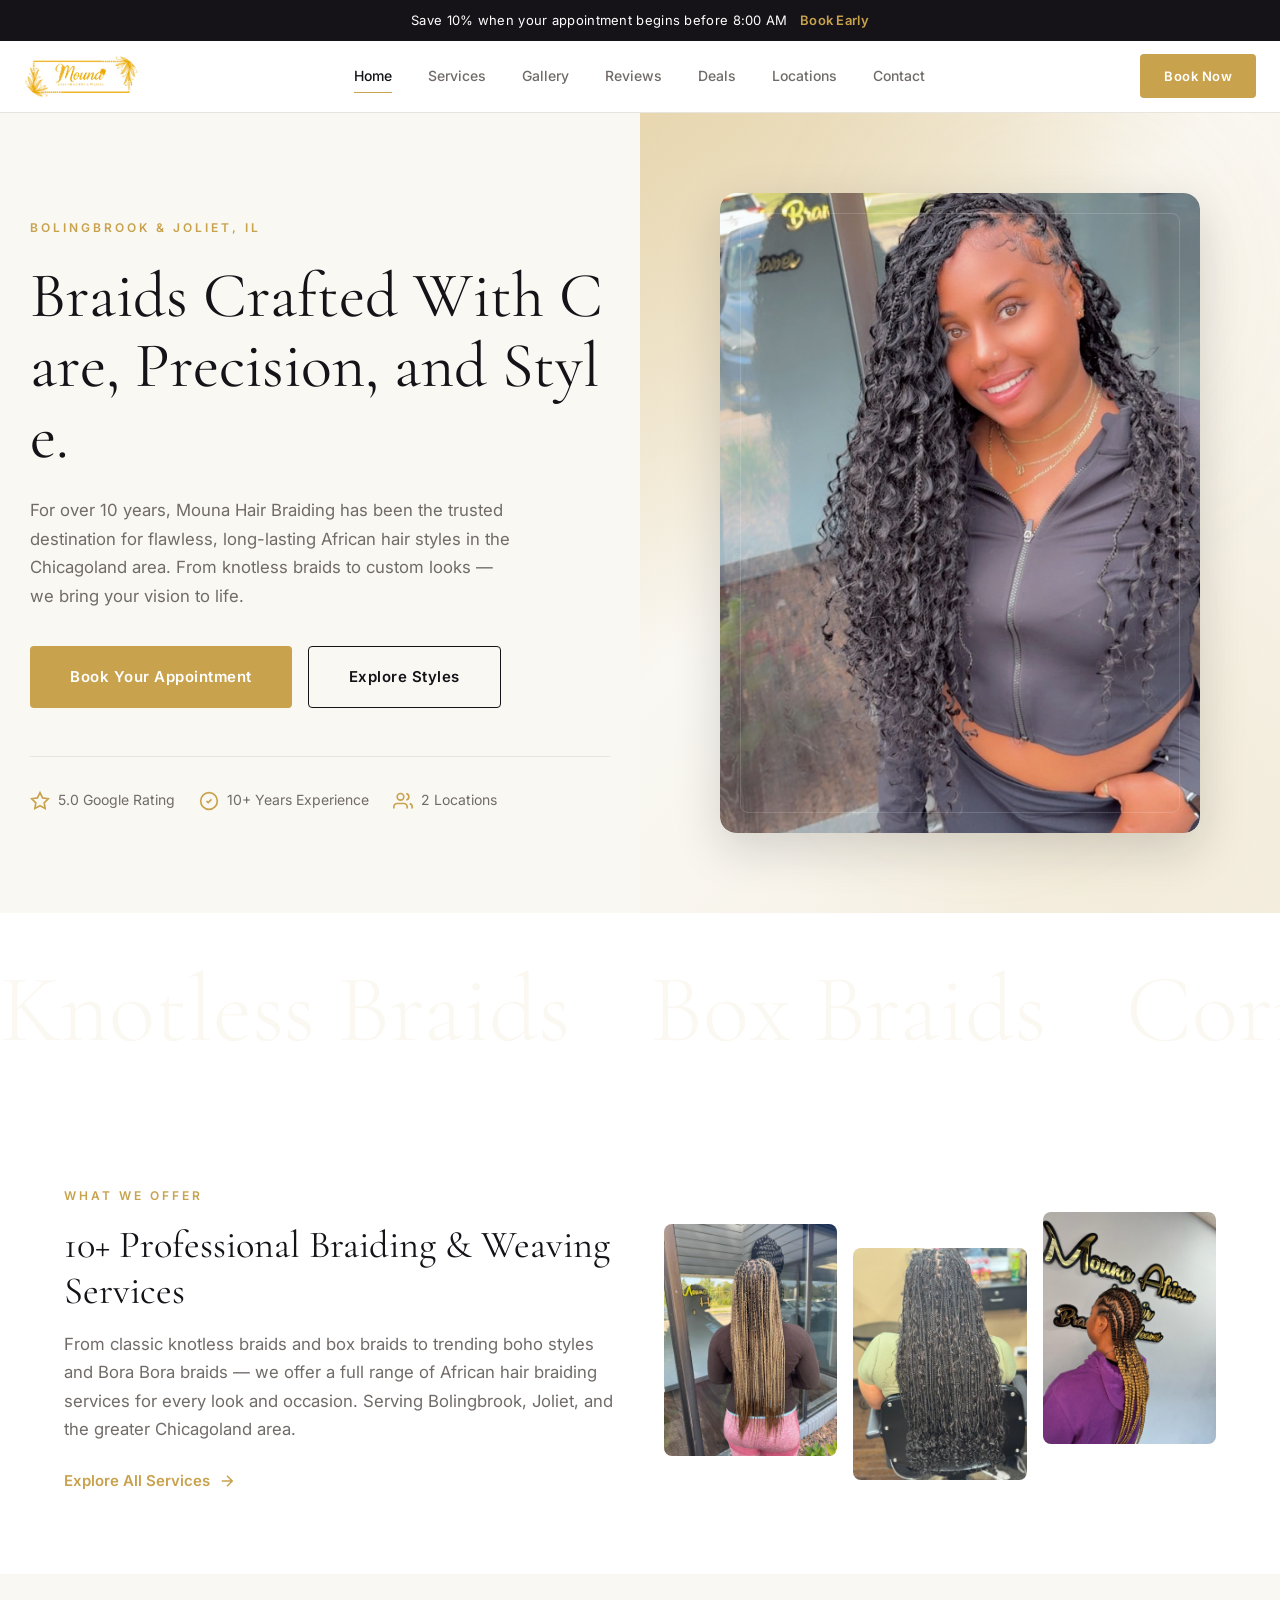
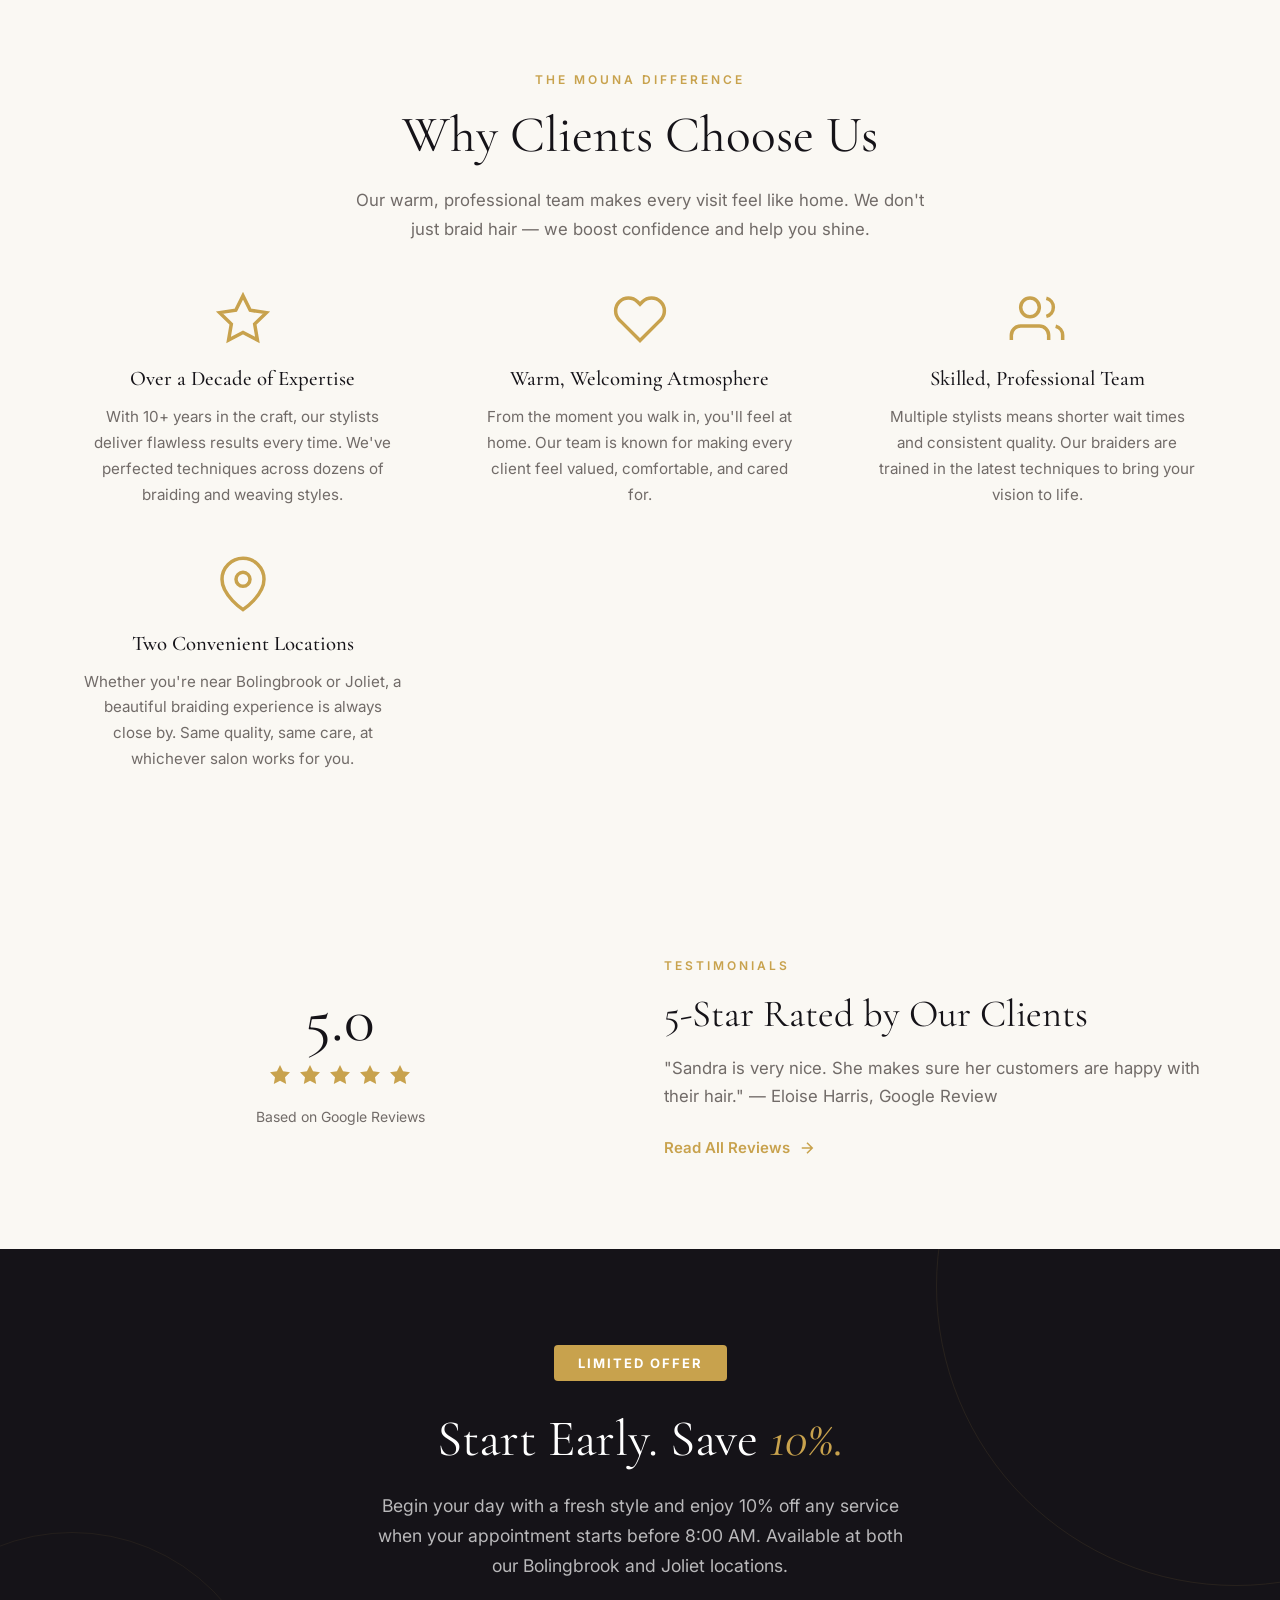
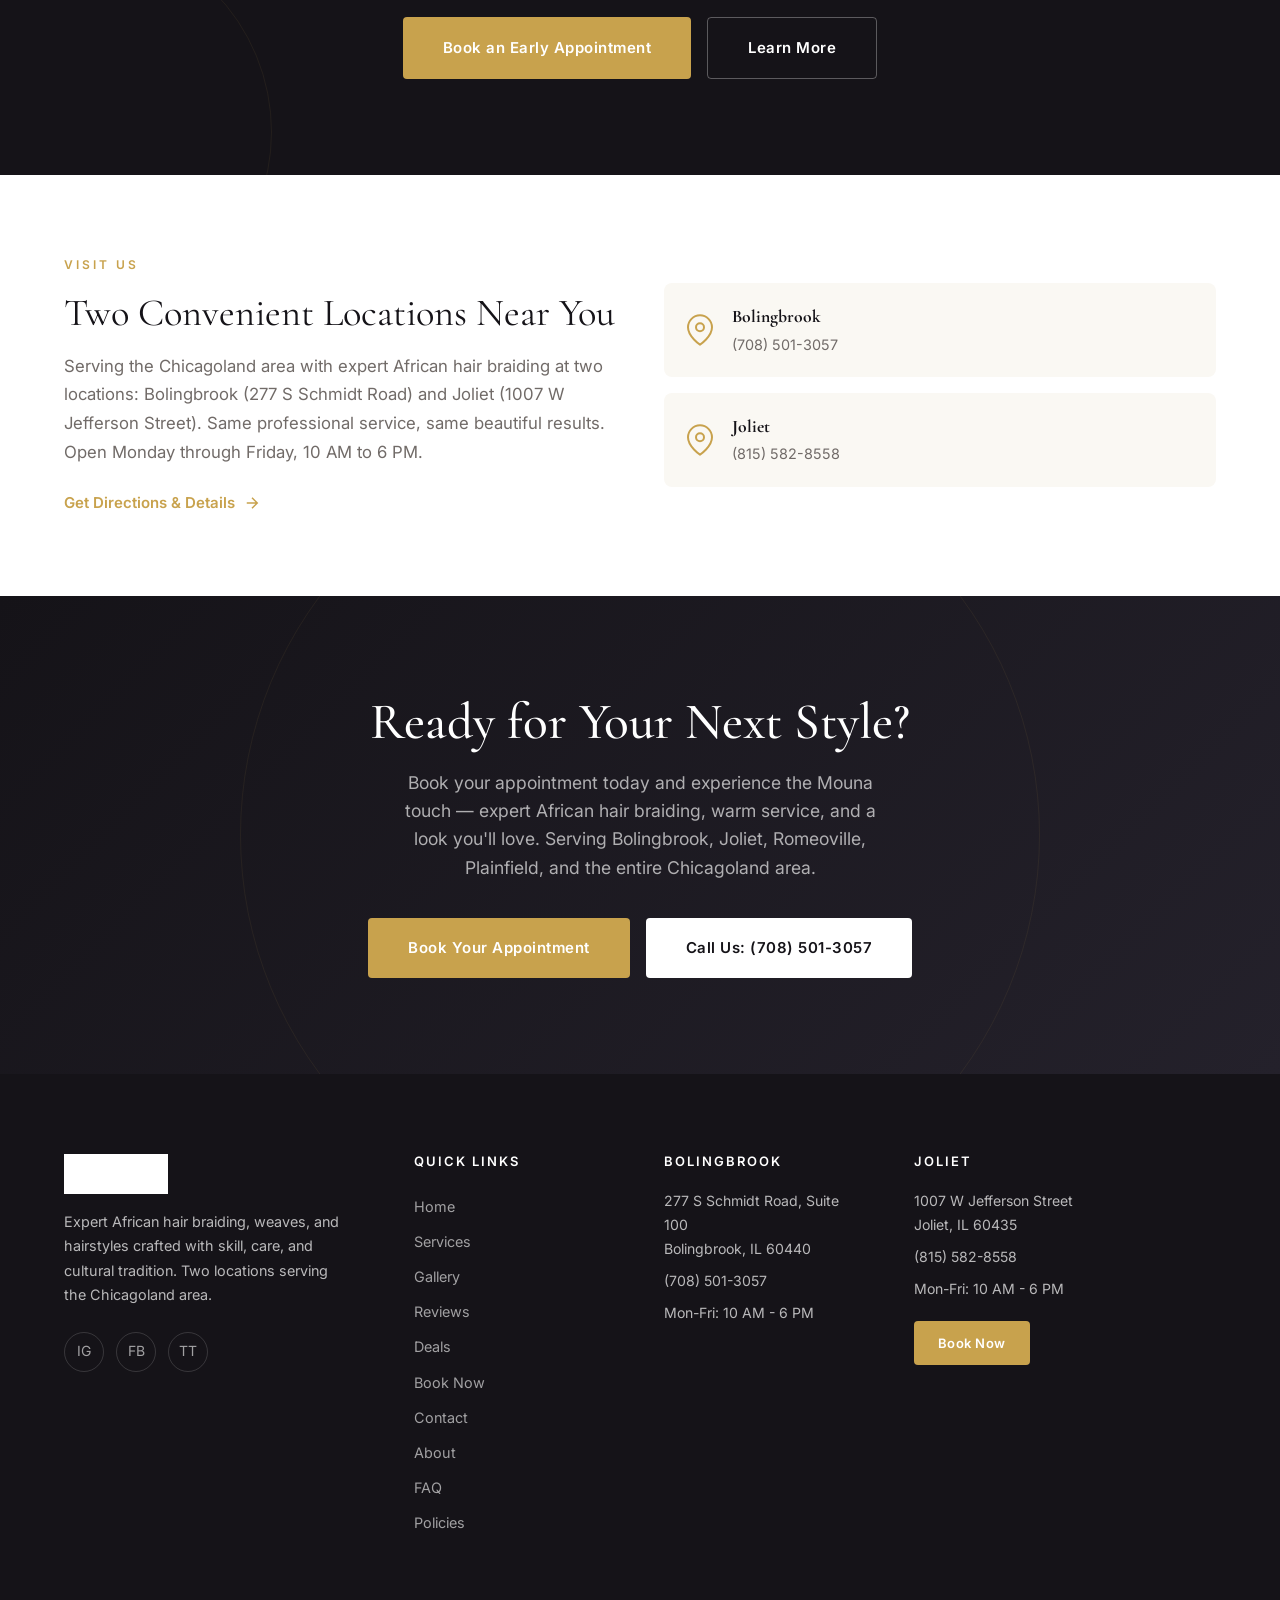
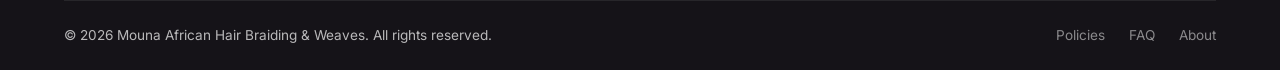
==== commit 5fb96694: "Add gallery images, fix spelling, enhance SEO alt tags" ====
--- a/index.html
+++ b/index.html
@@ -164,10 +164,7 @@
       </div>
       <div class="hero-visual">
         <div class="hero-image-frame">
-          <div class="placeholder-img">
-            <svg width="64" height="64" viewBox="0 0 24 24" fill="none" stroke="currentColor" stroke-width="1" opacity="0.4"><circle cx="12" cy="8" r="5"/><path d="M3 21v-2a7 7 0 0114 0v2"/></svg>
-            <span style="margin-top:12px;font-size:0.9rem;opacity:0.5;">Featured Style Photo</span>
-          </div>
+          <img src="img/gallery/full-medium-boho-knotless.jpg" alt="Full Medium Boho Knotless Braids by Mouna Hair Braiding" style="width:100%;height:100%;object-fit:cover;border-radius:var(--radius-lg);">
         </div>
       </div>
     </div>
@@ -191,9 +188,9 @@
         <a href="services.html" class="teaser-link">Explore All Services <svg viewBox="0 0 24 24" fill="none" stroke="currentColor" stroke-width="2"><path d="M5 12h14M12 5l7 7-7 7"/></svg></a>
       </div>
       <div class="teaser-visual">
-        <div class="teaser-thumb"><div class="teaser-thumb-bg" style="background:linear-gradient(135deg, #D4A76A, #B8860B, #8B6914);"></div></div>
-        <div class="teaser-thumb"><div class="teaser-thumb-bg" style="background:linear-gradient(135deg, #C8A24D, #A0522D, #704214);"></div></div>
-        <div class="teaser-thumb"><div class="teaser-thumb-bg" style="background:linear-gradient(135deg, #DEB887, #CD853F, #8B7355);"></div></div>
+        <div class="teaser-thumb"><img class="teaser-thumb-bg" src="img/gallery/small-waist-knotless.jpg" alt="Knotless Braids African Hair Braiding Bolingbrook IL" loading="lazy"></div>
+        <div class="teaser-thumb"><img class="teaser-thumb-bg" src="img/gallery/small-boho-knotless.jpg" alt="Boho Knotless Braids with Curly Ends Joliet IL" loading="lazy"></div>
+        <div class="teaser-thumb"><img class="teaser-thumb-bg" src="img/gallery/stitch-braids.jpg" alt="Stitch Braids Cornrow Design Bolingbrook IL" loading="lazy"></div>
       </div>
     </div>
   </section>
--- a/css/styles.css
+++ b/css/styles.css
@@ -462,6 +462,7 @@
 .teaser-thumb:hover { transform: translateY(-8px) rotateY(4deg); }
 .teaser-thumb-bg {
   width: 100%; height: 100%;
+  object-fit: cover;
 }
 .teaser-link {
   display: inline-flex;
@@ -537,6 +538,10 @@
   height: 200px;
   position: relative;
   overflow: hidden;
+}
+.service-item-visual img {
+  width: 100%; height: 100%;
+  object-fit: cover;
 }
 .service-item-visual::after {
   content: '';
@@ -914,6 +919,7 @@
 .gallery-item:hover { transform: scale(1.02); }
 .gallery-item-bg {
   width: 100%; height: 100%;
+  object-fit: cover;
   transition: transform var(--transition-med);
 }
 .gallery-item:hover .gallery-item-bg { transform: scale(1.05); }
@@ -1239,6 +1245,7 @@
 }
 .explorer-item-visual-bg {
   width: 100%; height: 100%;
+  object-fit: cover;
   transition: transform 0.6s var(--ease-out);
 }
 .explorer-item:hover .explorer-item-visual-bg { transform: scale(1.08); }
